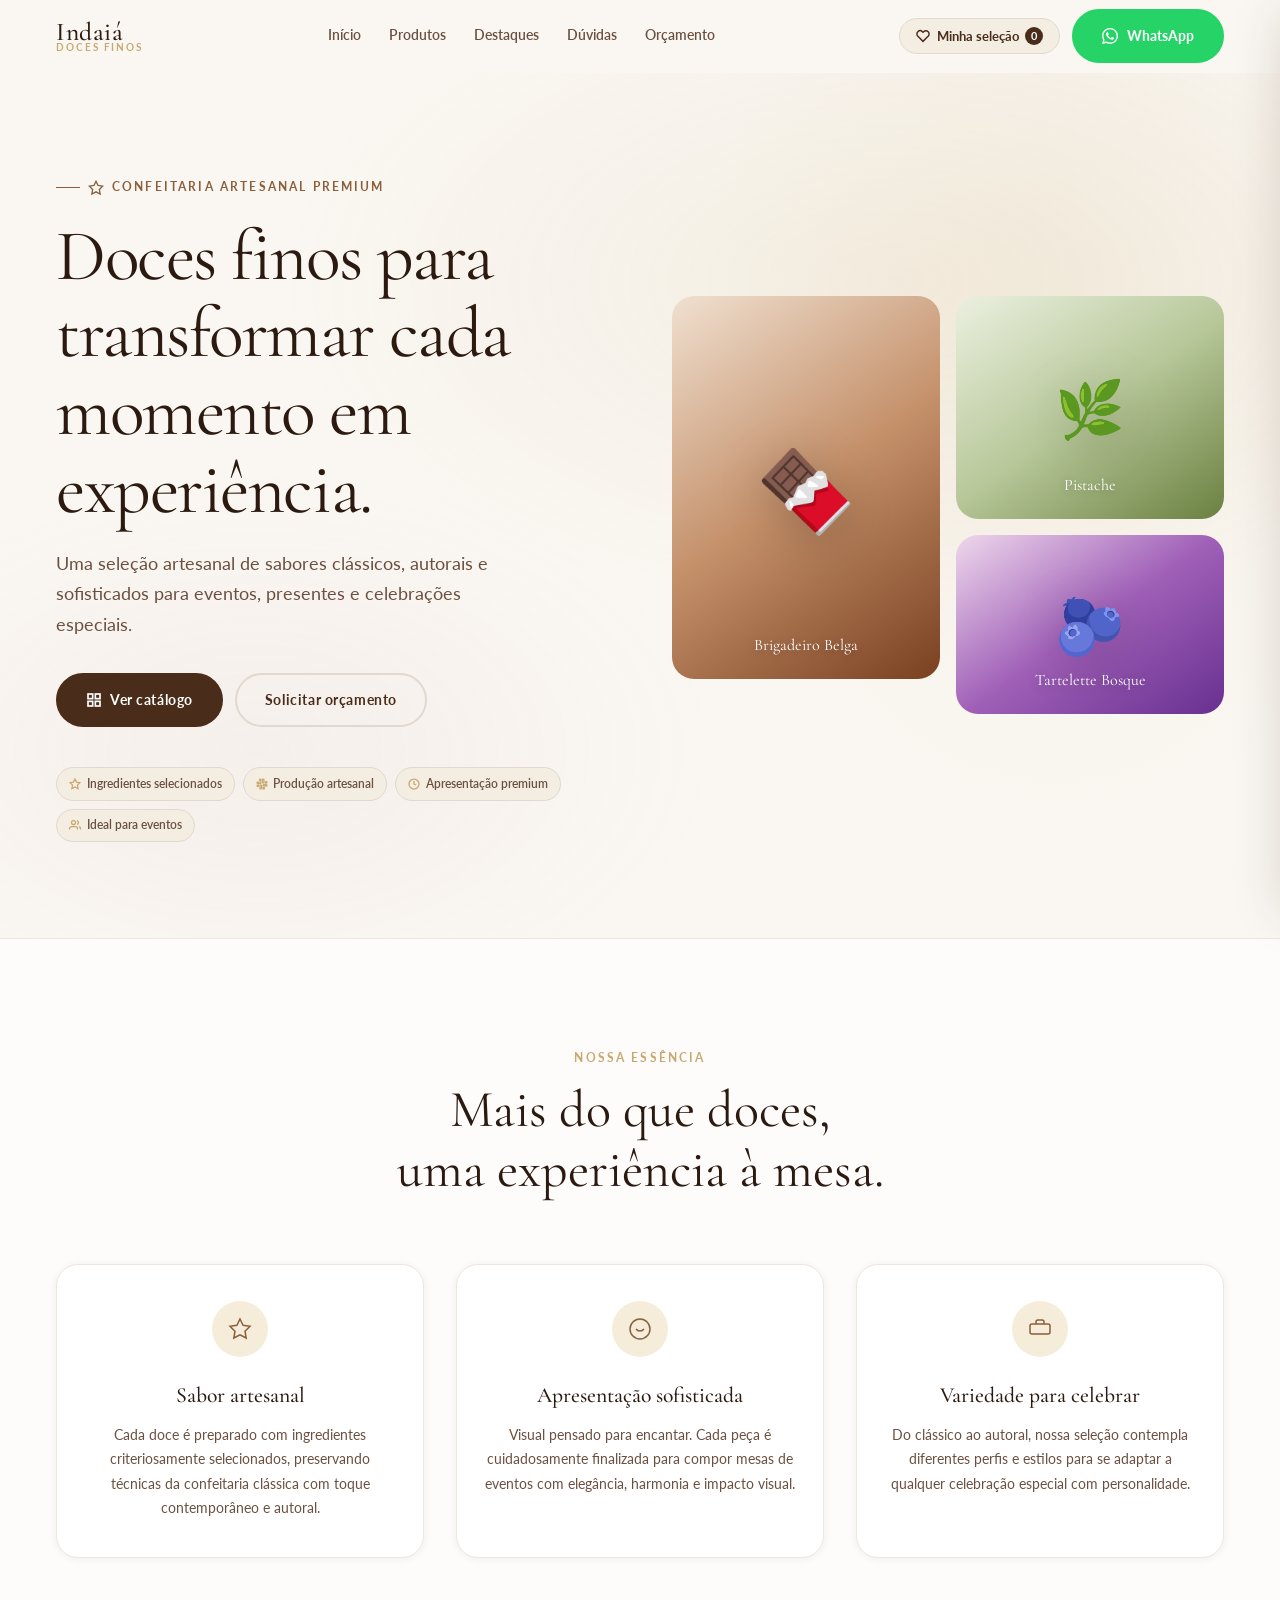
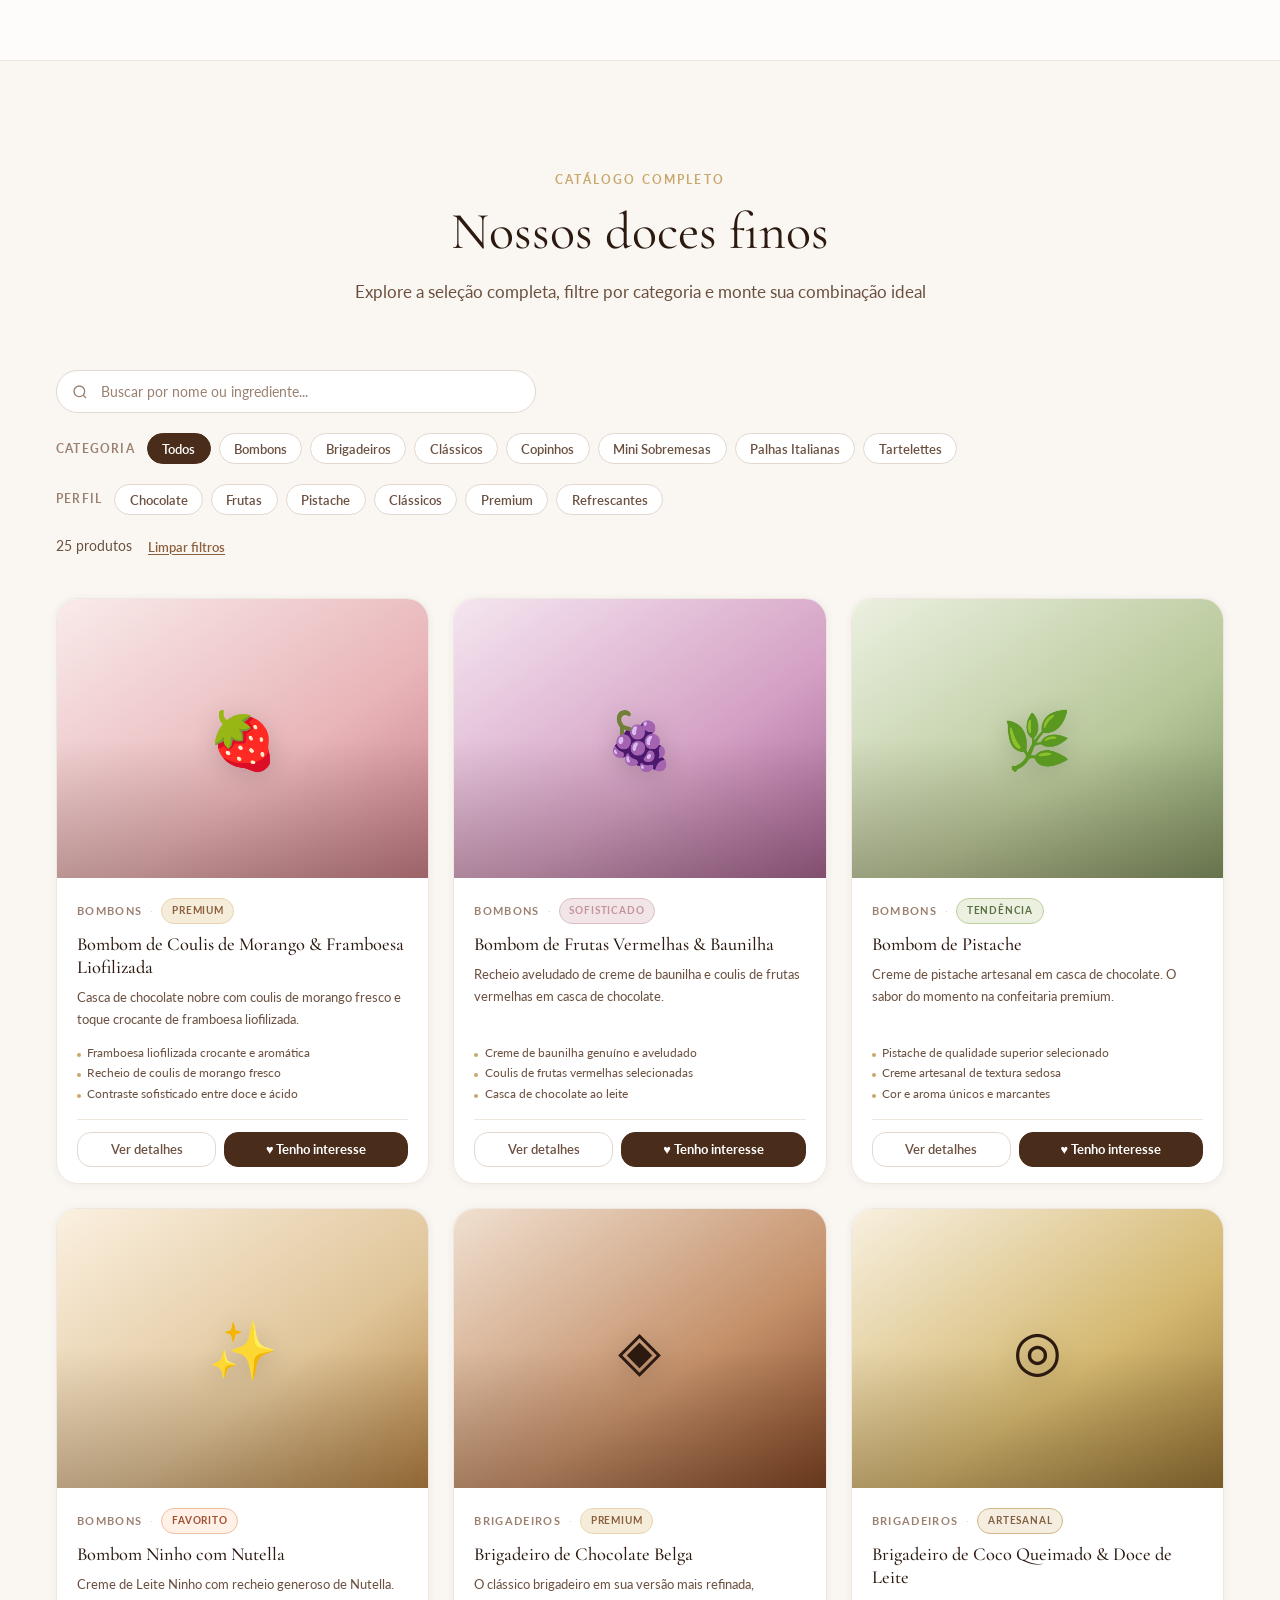
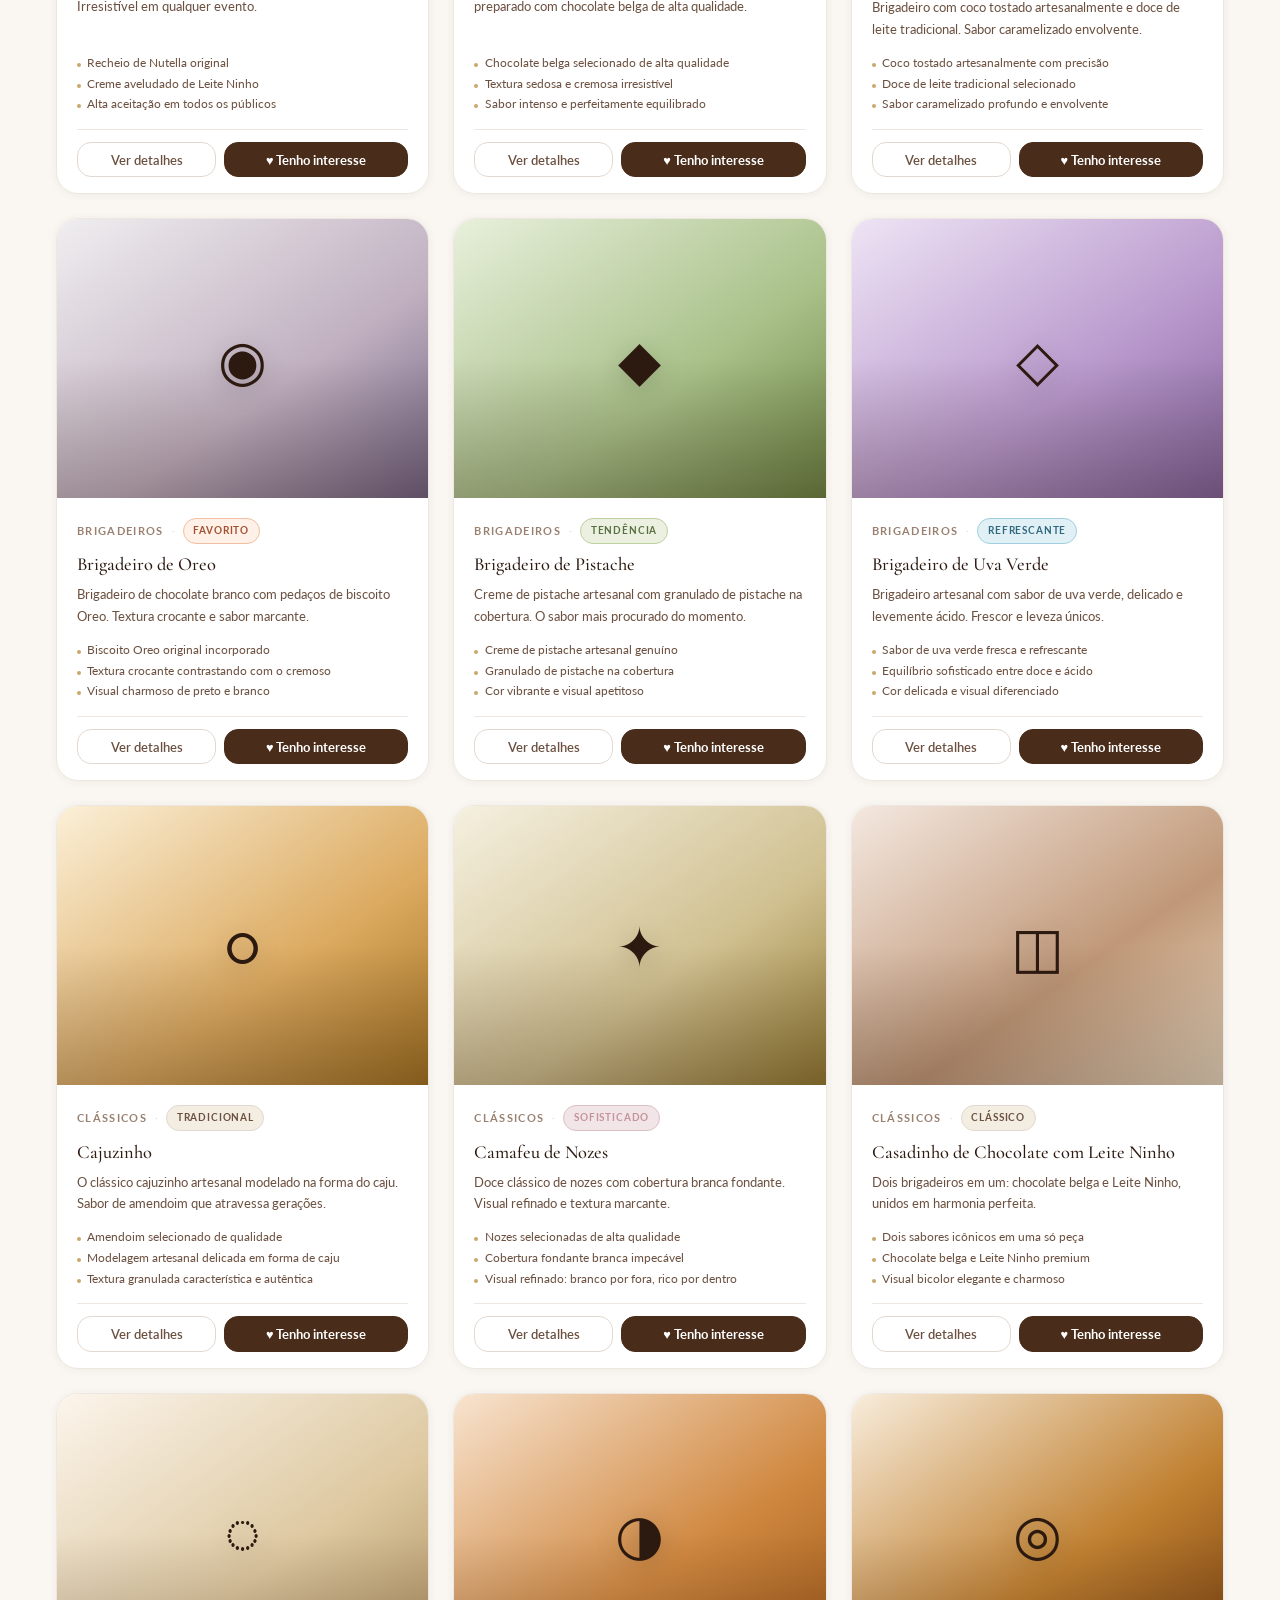
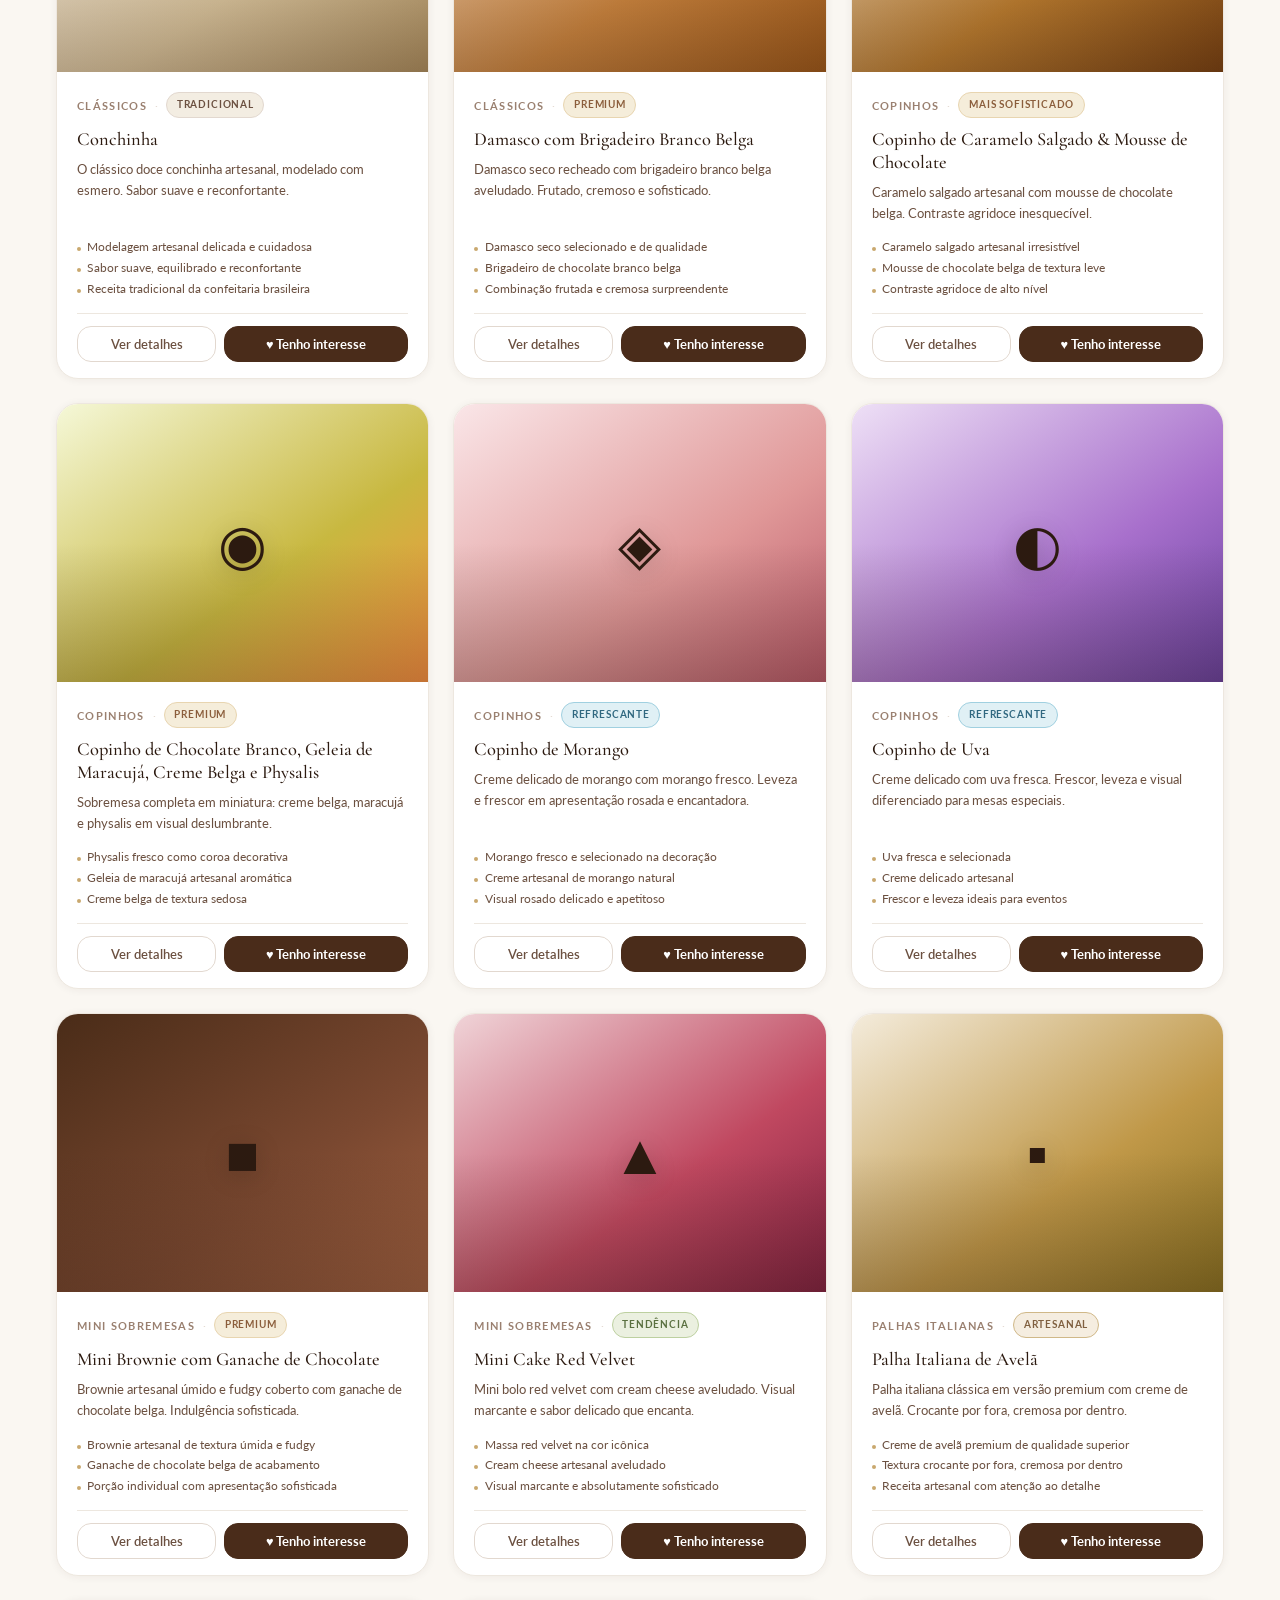
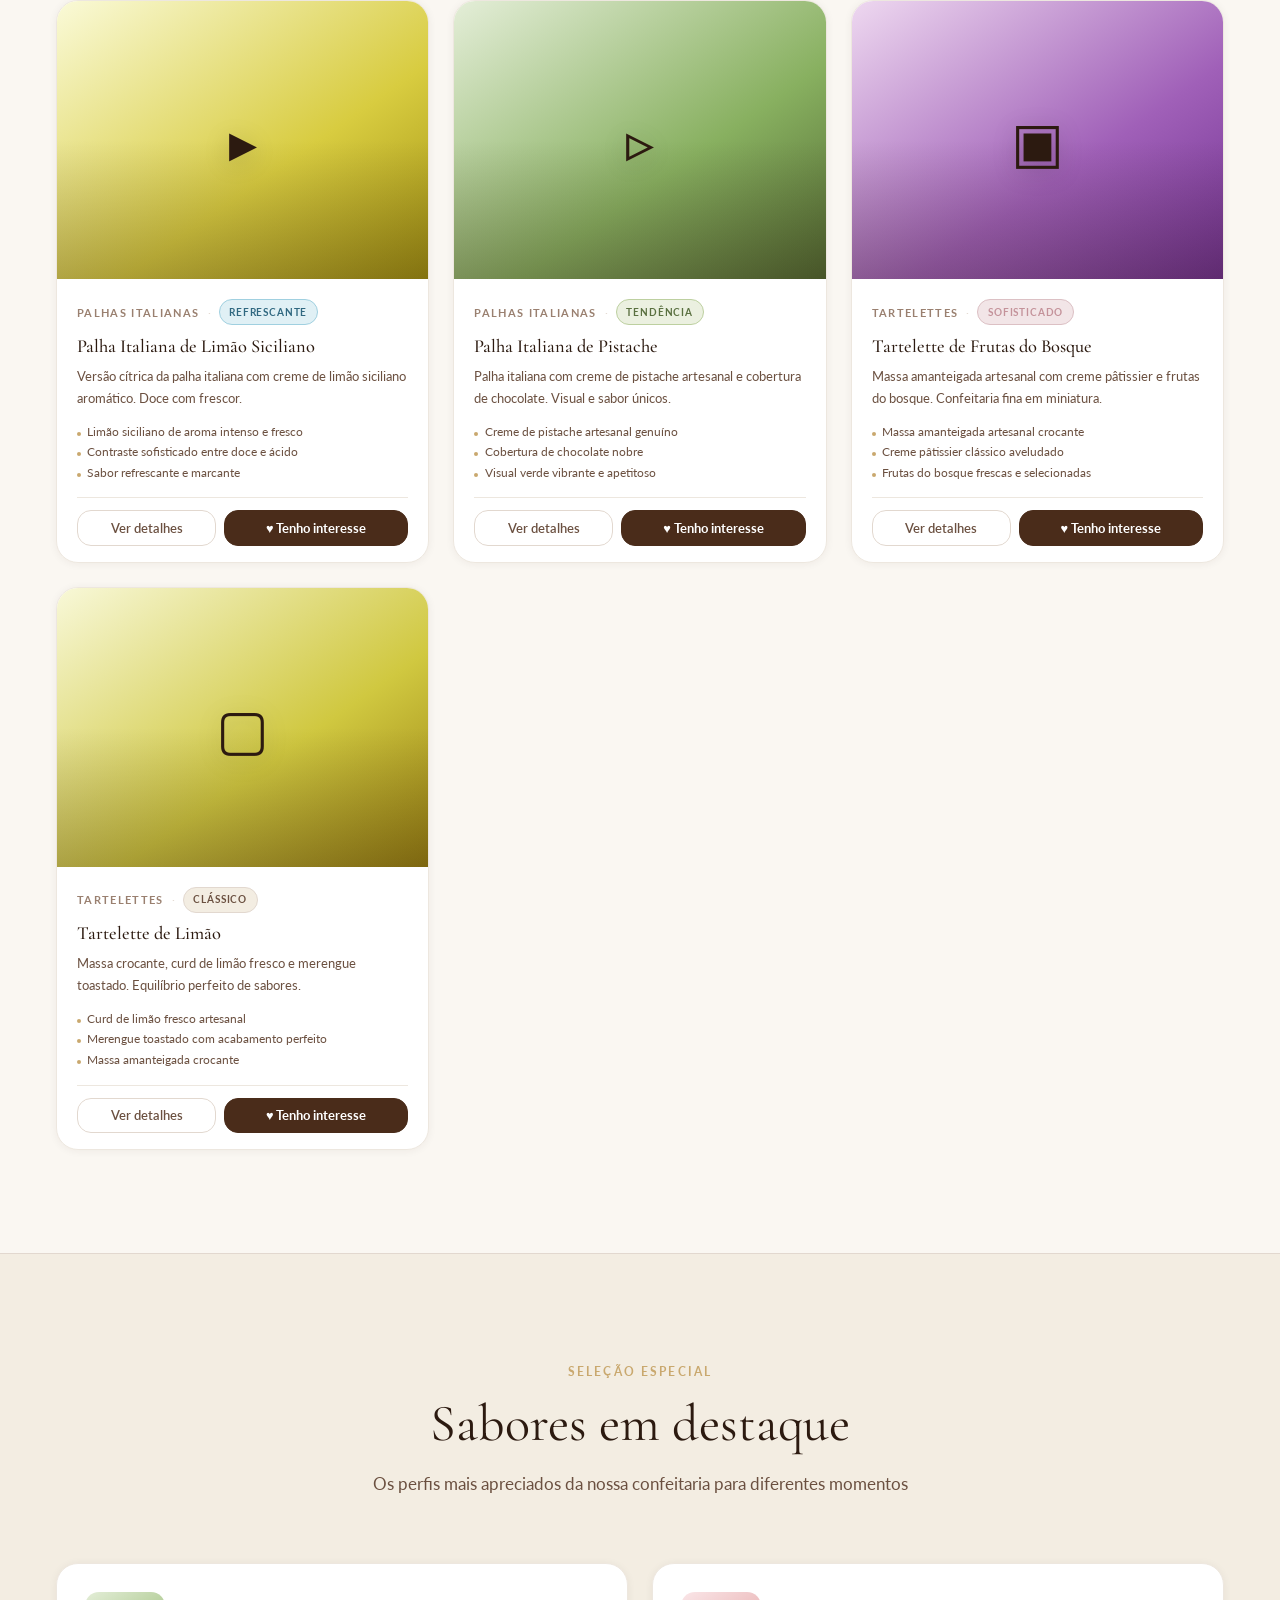
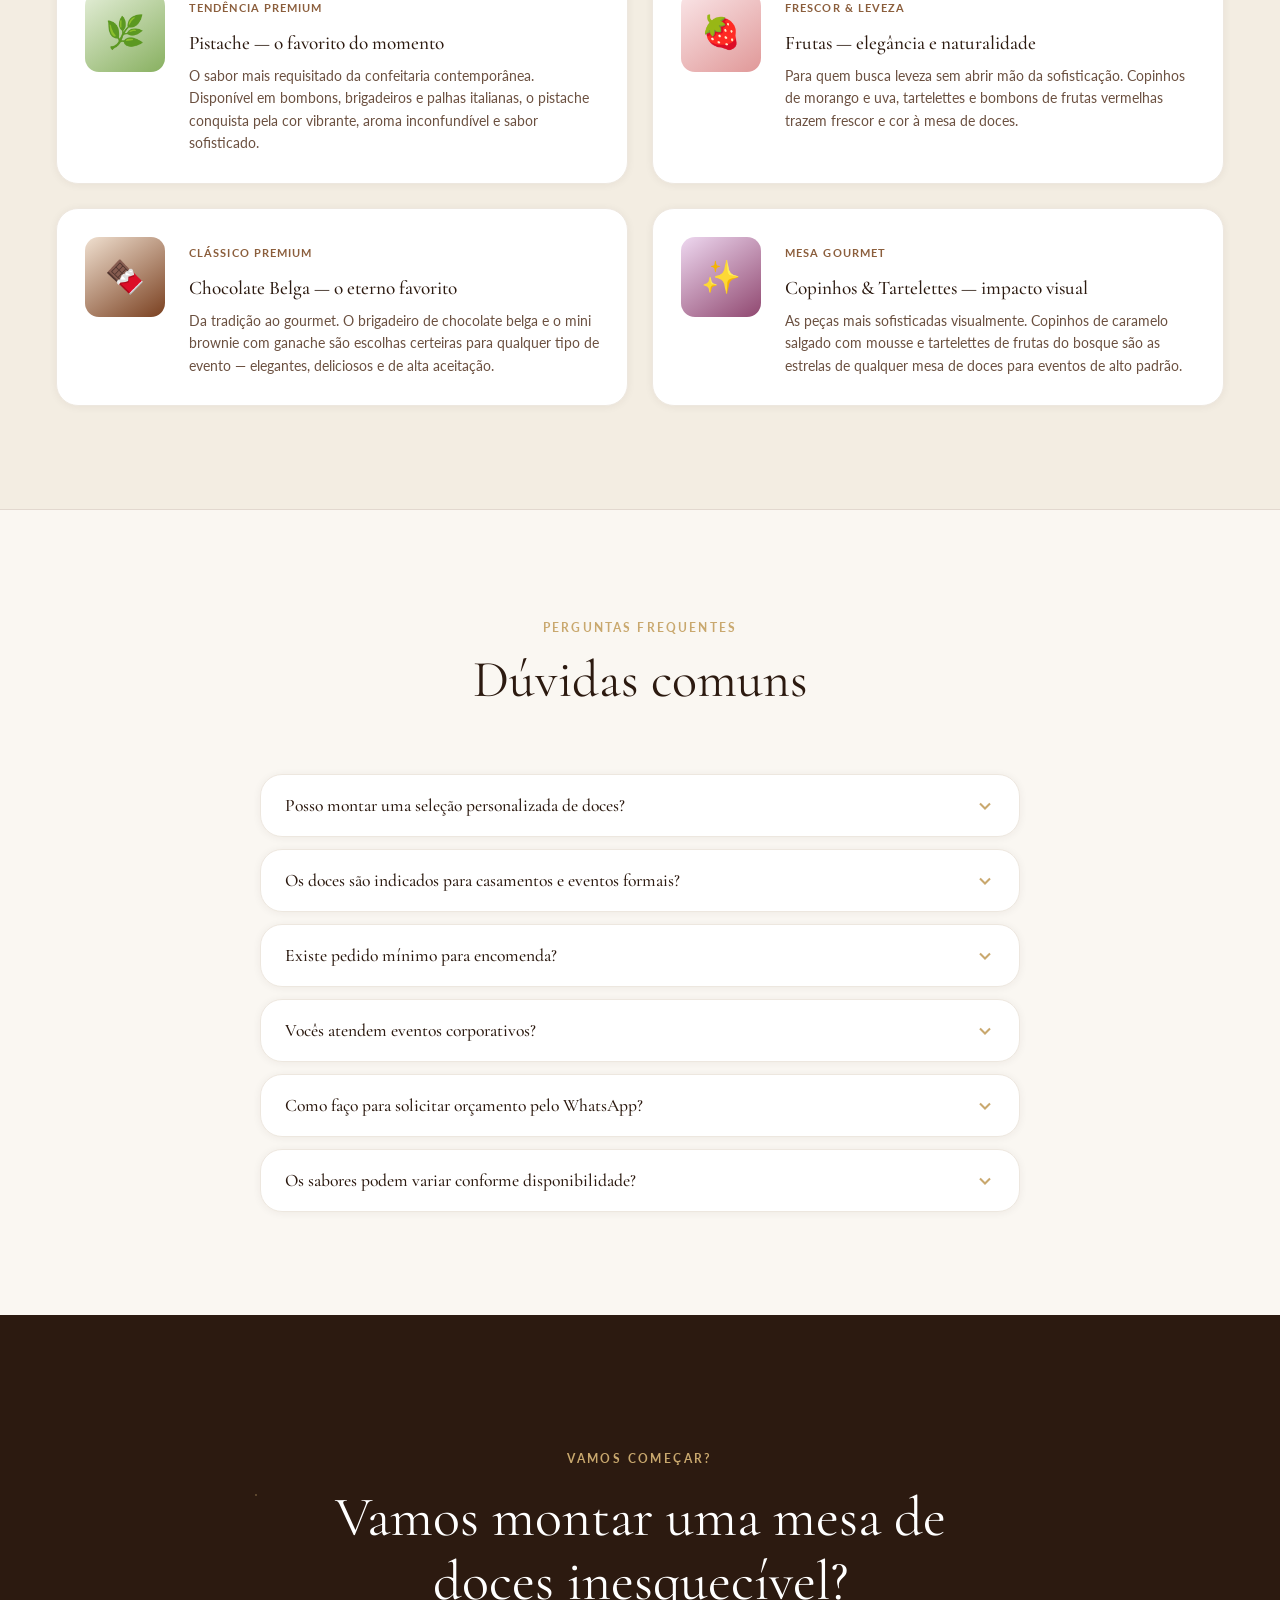
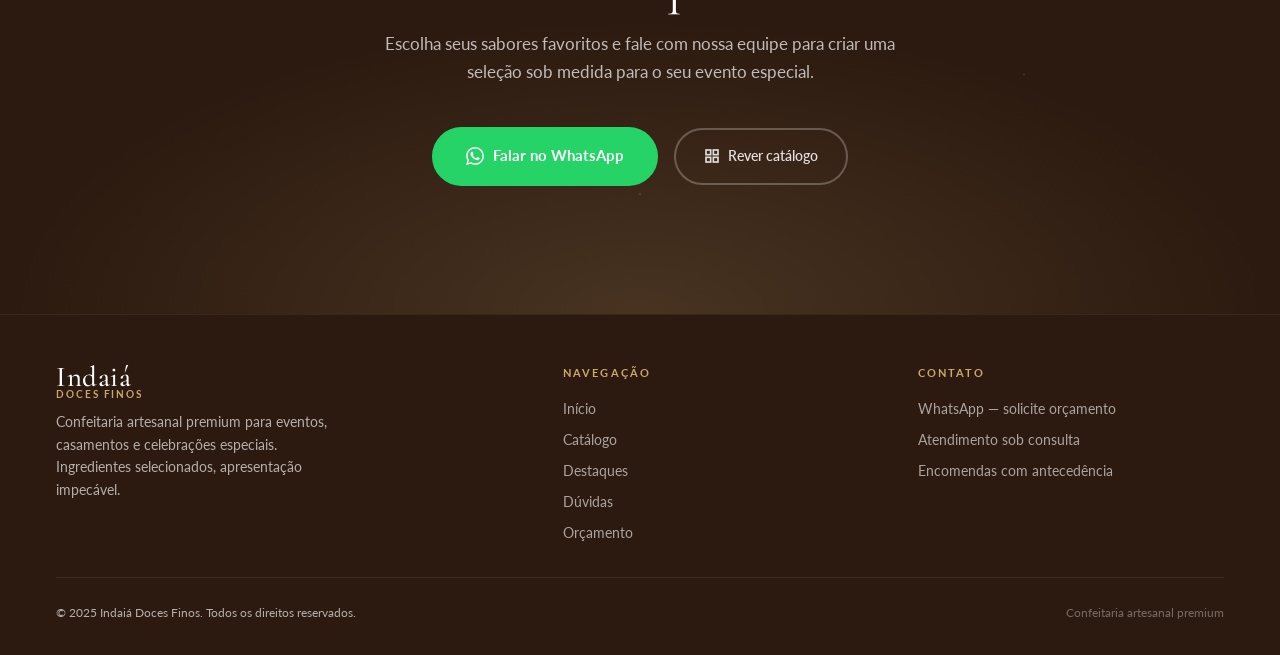
==== index.html @ 0d63b8b2 "Lançamento inicial — Catálogo digital Indaiá Doces Finos Site estático premium com 25 produtos, filt" ====
<!DOCTYPE html>
<html lang="pt-BR">
<head>
  <meta charset="UTF-8">
  <meta name="viewport" content="width=device-width, initial-scale=1.0">
  <meta name="description" content="Indaiá Doces Finos — Confeitaria artesanal premium para eventos, casamentos e celebrações especiais. Bombons, brigadeiros gourmet, copinhos, tartelettes e muito mais.">
  <meta property="og:title" content="Indaiá Doces Finos">
  <meta property="og:description" content="Confeitaria artesanal premium para eventos e celebrações especiais.">
  <meta name="theme-color" content="#4A2C1A">
  <meta name="mobile-web-app-capable" content="yes">
  <meta name="apple-mobile-web-app-capable" content="yes">
  <meta name="apple-mobile-web-app-status-bar-style" content="black-translucent">
  <meta name="apple-mobile-web-app-title" content="Indaiá">
  <meta property="og:image" content="icons/icon.svg">
  <title>Indaiá Doces Finos</title>

  <link rel="manifest" href="manifest.json">
  <link rel="icon" type="image/svg+xml" href="icons/icon.svg">
  <link rel="apple-touch-icon" href="icons/icon.svg">

  <link rel="preconnect" href="https://fonts.googleapis.com">
  <link rel="preconnect" href="https://fonts.gstatic.com" crossorigin>
  <link href="https://fonts.googleapis.com/css2?family=Cormorant+Garamond:ital,wght@0,300;0,400;0,500;0,600;1,300;1,400&family=Lato:wght@300;400;700&display=swap" rel="stylesheet">

  <link rel="stylesheet" href="css/style.css">
</head>
<body>

  <!-- ═══════════════════════════════════════════════════════ HEADER ═══ -->
  <header id="header" class="header">
    <div class="container header-inner">
      <a href="#inicio" class="logo" aria-label="Indaiá Doces Finos — Página inicial">
        <span class="logo-main">Indaiá</span>
        <span class="logo-sub">Doces Finos</span>
      </a>

      <nav class="nav" aria-label="Navegação principal">
        <a href="#inicio"      class="nav-link">Início</a>
        <a href="#produtos"    class="nav-link">Produtos</a>
        <a href="#destaques"   class="nav-link">Destaques</a>
        <a href="#duvidas"     class="nav-link">Dúvidas</a>
        <a href="#orcamento"   class="nav-link">Orçamento</a>
      </nav>

      <div class="header-actions">
        <button class="btn-selection-header" id="btn-selection-header" onclick="App.openDrawer()" aria-label="Ver minha seleção de doces">
          <svg width="14" height="14" viewBox="0 0 24 24" fill="none" stroke="currentColor" stroke-width="2.5" aria-hidden="true">
            <path d="M20.84 4.61a5.5 5.5 0 0 0-7.78 0L12 5.67l-1.06-1.06a5.5 5.5 0 0 0-7.78 7.78l1.06 1.06L12 21.23l7.78-7.78 1.06-1.06a5.5 5.5 0 0 0 0-7.78z"/>
          </svg>
          Minha seleção
          <span class="selection-badge" id="header-count">0</span>
        </button>

        <a href="#" id="btn-whatsapp-header" class="btn-whatsapp" target="_blank" rel="noopener noreferrer" aria-label="Abrir WhatsApp para solicitar orçamento">
          <svg width="16" height="16" viewBox="0 0 24 24" fill="currentColor" aria-hidden="true">
            <path d="M17.472 14.382c-.297-.149-1.758-.867-2.03-.967-.273-.099-.471-.148-.67.15-.197.297-.767.966-.94 1.164-.173.199-.347.223-.644.075-.297-.15-1.255-.463-2.39-1.475-.883-.788-1.48-1.761-1.653-2.059-.173-.297-.018-.458.13-.606.134-.133.298-.347.446-.52.149-.174.198-.298.298-.497.099-.198.05-.371-.025-.52-.075-.149-.669-1.612-.916-2.207-.242-.579-.487-.5-.669-.51-.173-.008-.371-.01-.57-.01-.198 0-.52.074-.792.372-.272.297-1.04 1.016-1.04 2.479 0 1.462 1.065 2.875 1.213 3.074.149.198 2.096 3.2 5.077 4.487.709.306 1.262.489 1.694.625.712.227 1.36.195 1.871.118.571-.085 1.758-.719 2.006-1.413.248-.694.248-1.289.173-1.413-.074-.124-.272-.198-.57-.347m-5.421 7.403h-.004a9.87 9.87 0 0 1-5.031-1.378l-.361-.214-3.741.982.998-3.648-.235-.374a9.86 9.86 0 0 1-1.51-5.26c.001-5.45 4.436-9.884 9.888-9.884 2.64 0 5.122 1.03 6.988 2.898a9.825 9.825 0 0 1 2.893 6.994c-.003 5.45-4.437 9.884-9.885 9.884m8.413-18.297A11.815 11.815 0 0 0 12.05 0C5.495 0 .16 5.335.157 11.892c0 2.096.547 4.142 1.588 5.945L.057 24l6.305-1.654a11.882 11.882 0 0 0 5.683 1.448h.005c6.554 0 11.89-5.335 11.893-11.893a11.821 11.821 0 0 0-3.48-8.413z"/>
          </svg>
          WhatsApp
        </a>

        <button class="menu-toggle" id="menu-toggle" aria-label="Abrir menu" aria-expanded="false" aria-controls="mobile-nav">
          <span></span><span></span><span></span>
        </button>
      </div>
    </div>
  </header>

  <!-- Mobile Nav -->
  <div id="mobile-nav" class="mobile-nav" role="dialog" aria-label="Menu de navegação">
    <div class="mobile-nav-panel">
      <a href="#inicio"    class="mobile-nav-link" onclick="App.closeMenu()">Início</a>
      <a href="#produtos"  class="mobile-nav-link" onclick="App.closeMenu()">Produtos</a>
      <a href="#destaques" class="mobile-nav-link" onclick="App.closeMenu()">Destaques</a>
      <a href="#duvidas"   class="mobile-nav-link" onclick="App.closeMenu()">Dúvidas</a>
      <a href="#orcamento" class="mobile-nav-link" onclick="App.closeMenu()">Orçamento</a>
      <div class="mobile-nav-actions">
        <button class="btn-primary btn-full" onclick="App.openDrawer(); App.closeMenu();">
          Ver minha seleção
        </button>
        <a id="mobile-nav-whatsapp" href="#" class="btn-whatsapp btn-full" target="_blank" rel="noopener noreferrer" onclick="App.closeMenu()">
          <svg width="16" height="16" viewBox="0 0 24 24" fill="currentColor" aria-hidden="true">
            <path d="M17.472 14.382c-.297-.149-1.758-.867-2.03-.967-.273-.099-.471-.148-.67.15-.197.297-.767.966-.94 1.164-.173.199-.347.223-.644.075-.297-.15-1.255-.463-2.39-1.475-.883-.788-1.48-1.761-1.653-2.059-.173-.297-.018-.458.13-.606.134-.133.298-.347.446-.52.149-.174.198-.298.298-.497.099-.198.05-.371-.025-.52-.075-.149-.669-1.612-.916-2.207-.242-.579-.487-.5-.669-.51-.173-.008-.371-.01-.57-.01-.198 0-.52.074-.792.372-.272.297-1.04 1.016-1.04 2.479 0 1.462 1.065 2.875 1.213 3.074.149.198 2.096 3.2 5.077 4.487.709.306 1.262.489 1.694.625.712.227 1.36.195 1.871.118.571-.085 1.758-.719 2.006-1.413.248-.694.248-1.289.173-1.413-.074-.124-.272-.198-.57-.347m-5.421 7.403h-.004a9.87 9.87 0 0 1-5.031-1.378l-.361-.214-3.741.982.998-3.648-.235-.374a9.86 9.86 0 0 1-1.51-5.26c.001-5.45 4.436-9.884 9.888-9.884 2.64 0 5.122 1.03 6.988 2.898a9.825 9.825 0 0 1 2.893 6.994c-.003 5.45-4.437 9.884-9.885 9.884m8.413-18.297A11.815 11.815 0 0 0 12.05 0C5.495 0 .16 5.335.157 11.892c0 2.096.547 4.142 1.588 5.945L.057 24l6.305-1.654a11.882 11.882 0 0 0 5.683 1.448h.005c6.554 0 11.89-5.335 11.893-11.893a11.821 11.821 0 0 0-3.48-8.413z"/>
          </svg>
          Falar no WhatsApp
        </a>
      </div>
    </div>
  </div>

  <main>
    <!-- ════════════════════════════════════════════════════ HERO ═════ -->
    <section id="inicio" class="hero" aria-labelledby="hero-title">
      <div class="container hero-inner">
        <div class="hero-content">
          <span class="hero-label">
            <svg width="16" height="16" viewBox="0 0 24 24" fill="none" stroke="currentColor" stroke-width="2" aria-hidden="true">
              <path d="M12 2l3.09 6.26L22 9.27l-5 4.87 1.18 6.88L12 17.77l-6.18 3.25L7 14.14 2 9.27l6.91-1.01L12 2z"/>
            </svg>
            Confeitaria Artesanal Premium
          </span>

          <h1 class="hero-title" id="hero-title">
            Doces finos para transformar cada momento em experiência.
          </h1>

          <p class="hero-subtitle">
            Uma seleção artesanal de sabores clássicos, autorais e sofisticados para eventos, presentes e celebrações especiais.
          </p>

          <div class="hero-actions">
            <a href="#produtos" class="btn-primary">
              <svg width="16" height="16" viewBox="0 0 24 24" fill="none" stroke="currentColor" stroke-width="2.5" aria-hidden="true">
                <rect x="3" y="3" width="7" height="7"/><rect x="14" y="3" width="7" height="7"/>
                <rect x="14" y="14" width="7" height="7"/><rect x="3" y="14" width="7" height="7"/>
              </svg>
              Ver catálogo
            </a>
            <a href="#orcamento" class="btn-secondary">Solicitar orçamento</a>
          </div>

          <div class="hero-badges" aria-label="Diferenciais">
            <span class="badge">
              <svg width="12" height="12" viewBox="0 0 24 24" fill="none" stroke="currentColor" stroke-width="2.5" aria-hidden="true"><path d="M12 2l3.09 6.26L22 9.27l-5 4.87 1.18 6.88L12 17.77l-6.18 3.25L7 14.14 2 9.27l6.91-1.01L12 2z"/></svg>
              Ingredientes selecionados
            </span>
            <span class="badge">
              <svg width="12" height="12" viewBox="0 0 24 24" fill="none" stroke="currentColor" stroke-width="2.5" aria-hidden="true"><path d="M14.5 10c-.83 0-1.5-.67-1.5-1.5v-5c0-.83.67-1.5 1.5-1.5s1.5.67 1.5 1.5v5c0 .83-.67 1.5-1.5 1.5z"/><path d="M20.5 10H19V8.5c0-.83.67-1.5 1.5-1.5s1.5.67 1.5 1.5-.67 1.5-1.5 1.5z"/><path d="M9.5 14c.83 0 1.5.67 1.5 1.5v5c0 .83-.67 1.5-1.5 1.5S8 21.33 8 20.5v-5c0-.83.67-1.5 1.5-1.5z"/><path d="M3.5 14H5v1.5c0 .83-.67 1.5-1.5 1.5S2 16.33 2 15.5 2.67 14 3.5 14z"/><path d="M14 14.5c0-.83.67-1.5 1.5-1.5h5c.83 0 1.5.67 1.5 1.5s-.67 1.5-1.5 1.5h-5c-.83 0-1.5-.67-1.5-1.5z"/><path d="M15.5 19H14v1.5c0 .83.67 1.5 1.5 1.5s1.5-.67 1.5-1.5-.67-1.5-1.5-1.5z"/><path d="M10 9.5C10 8.67 9.33 8 8.5 8h-5C2.67 8 2 8.67 2 9.5S2.67 11 3.5 11h5c.83 0 1.5-.67 1.5-1.5z"/><path d="M8.5 5H10V3.5C10 2.67 9.33 2 8.5 2S7 2.67 7 3.5 7.67 5 8.5 5z"/></svg>
              Produção artesanal
            </span>
            <span class="badge">
              <svg width="12" height="12" viewBox="0 0 24 24" fill="none" stroke="currentColor" stroke-width="2.5" aria-hidden="true"><circle cx="12" cy="12" r="10"/><path d="M12 6v6l4 2"/></svg>
              Apresentação premium
            </span>
            <span class="badge">
              <svg width="12" height="12" viewBox="0 0 24 24" fill="none" stroke="currentColor" stroke-width="2.5" aria-hidden="true"><path d="M17 21v-2a4 4 0 0 0-4-4H5a4 4 0 0 0-4 4v2"/><circle cx="9" cy="7" r="4"/><path d="M23 21v-2a4 4 0 0 0-3-3.87"/><path d="M16 3.13a4 4 0 0 1 0 7.75"/></svg>
              Ideal para eventos
            </span>
          </div>
        </div>

        <!-- Hero Visual — placeholders com gradientes artesanais -->
        <div class="hero-visual" aria-hidden="true">
          <div class="hero-card">
            <div class="hero-card-inner" style="background: linear-gradient(145deg, #F0E0D0 0%, #C4906A 50%, #7A4020 100%);">
              <div style="position:absolute;inset:0;display:flex;align-items:center;justify-content:center;font-size:5rem;filter:drop-shadow(0 8px 24px rgba(0,0,0,.2))">🍫</div>
              <div class="hero-card-label">Brigadeiro Belga</div>
            </div>
          </div>
          <div class="hero-card">
            <div class="hero-card-inner" style="background: linear-gradient(145deg, #EBF0E0 0%, #B8C89A 50%, #6A8040 100%);">
              <div style="position:absolute;inset:0;display:flex;align-items:center;justify-content:center;font-size:3.5rem;filter:drop-shadow(0 8px 24px rgba(0,0,0,.15))">🌿</div>
              <div class="hero-card-label">Pistache</div>
            </div>
          </div>
          <div class="hero-card">
            <div class="hero-card-inner" style="background: linear-gradient(145deg, #EED8EC 0%, #A060B8 50%, #683090 100%);">
              <div style="position:absolute;inset:0;display:flex;align-items:center;justify-content:center;font-size:3.5rem;filter:drop-shadow(0 8px 24px rgba(0,0,0,.15))">🫐</div>
              <div class="hero-card-label">Tartelette Bosque</div>
            </div>
          </div>
        </div>
      </div>
    </section>

    <!-- ═══════════════════════════════════════════════ EXPERIENCE ════ -->
    <section id="experiencia" class="experience" aria-labelledby="exp-title">
      <div class="container">
        <div class="section-header reveal">
          <span class="section-label">Nossa essência</span>
          <h2 class="section-title" id="exp-title">Mais do que doces,<br>uma experiência à mesa.</h2>
        </div>

        <div class="experience-grid">
          <article class="experience-card reveal reveal-delay-1">
            <div class="experience-icon" aria-hidden="true">
              <svg width="24" height="24" viewBox="0 0 24 24" fill="none" stroke="currentColor" stroke-width="1.5">
                <path d="M12 2l3.09 6.26L22 9.27l-5 4.87 1.18 6.88L12 17.77l-6.18 3.25L7 14.14 2 9.27l6.91-1.01L12 2z"/>
              </svg>
            </div>
            <h3>Sabor artesanal</h3>
            <p>Cada doce é preparado com ingredientes criteriosamente selecionados, preservando técnicas da confeitaria clássica com toque contemporâneo e autoral.</p>
          </article>

          <article class="experience-card reveal reveal-delay-2">
            <div class="experience-icon" aria-hidden="true">
              <svg width="24" height="24" viewBox="0 0 24 24" fill="none" stroke="currentColor" stroke-width="1.5">
                <circle cx="12" cy="12" r="10"/><path d="M8 12s1.5 2 4 2 4-2 4-2"/><line x1="9" y1="9" x2="9.01" y2="9"/><line x1="15" y1="9" x2="15.01" y2="9"/>
              </svg>
            </div>
            <h3>Apresentação sofisticada</h3>
            <p>Visual pensado para encantar. Cada peça é cuidadosamente finalizada para compor mesas de eventos com elegância, harmonia e impacto visual.</p>
          </article>

          <article class="experience-card reveal reveal-delay-3">
            <div class="experience-icon" aria-hidden="true">
              <svg width="24" height="24" viewBox="0 0 24 24" fill="none" stroke="currentColor" stroke-width="1.5">
                <path d="M20 7H4a2 2 0 0 0-2 2v6a2 2 0 0 0 2 2h16a2 2 0 0 0 2-2V9a2 2 0 0 0-2-2z"/>
                <path d="M16 7V5a2 2 0 0 0-2-2h-4a2 2 0 0 0-2 2v2"/>
                <line x1="12" y1="12" x2="12.01" y2="12"/>
              </svg>
            </div>
            <h3>Variedade para celebrar</h3>
            <p>Do clássico ao autoral, nossa seleção contempla diferentes perfis e estilos para se adaptar a qualquer celebração especial com personalidade.</p>
          </article>
        </div>
      </div>
    </section>

    <!-- ═══════════════════════════════════════════════ CATÁLOGO ══════ -->
    <section id="produtos" class="catalog" aria-labelledby="catalog-title">
      <div class="container">
        <div class="section-header reveal">
          <span class="section-label">Catálogo completo</span>
          <h2 class="section-title" id="catalog-title">Nossos doces finos</h2>
          <p class="section-subtitle">Explore a seleção completa, filtre por categoria e monte sua combinação ideal</p>
        </div>

        <!-- Controls -->
        <div class="catalog-controls">
          <!-- Search -->
          <div class="search-wrapper">
            <svg class="search-icon" viewBox="0 0 24 24" fill="none" stroke="currentColor" stroke-width="2" aria-hidden="true">
              <circle cx="11" cy="11" r="8"/><path d="m21 21-4.35-4.35"/>
            </svg>
            <input
              type="search"
              id="search-input"
              class="search-input"
              placeholder="Buscar por nome ou ingrediente..."
              aria-label="Buscar produtos"
              autocomplete="off"
            >
            <button class="search-clear" id="search-clear" aria-label="Limpar busca" hidden>
              <svg width="14" height="14" viewBox="0 0 24 24" fill="none" stroke="currentColor" stroke-width="2.5"><path d="M18 6 6 18M6 6l12 12"/></svg>
            </button>
          </div>

          <!-- Category filters -->
          <div class="filter-row" role="group" aria-label="Filtrar por categoria">
            <span class="filter-row-label" aria-hidden="true">Categoria</span>
            <button class="filter-chip active" data-category="all" aria-pressed="true">Todos</button>
            <button class="filter-chip" data-category="bombons" aria-pressed="false">Bombons</button>
            <button class="filter-chip" data-category="brigadeiros" aria-pressed="false">Brigadeiros</button>
            <button class="filter-chip" data-category="classicos" aria-pressed="false">Clássicos</button>
            <button class="filter-chip" data-category="copinhos" aria-pressed="false">Copinhos</button>
            <button class="filter-chip" data-category="mini-sobremesas" aria-pressed="false">Mini Sobremesas</button>
            <button class="filter-chip" data-category="palhas-italianas" aria-pressed="false">Palhas Italianas</button>
            <button class="filter-chip" data-category="tartelettes" aria-pressed="false">Tartelettes</button>
          </div>

          <!-- Profile filters -->
          <div class="filter-row" role="group" aria-label="Filtrar por perfil">
            <span class="filter-row-label" aria-hidden="true">Perfil</span>
            <button class="filter-chip" data-profile="chocolate" aria-pressed="false">Chocolate</button>
            <button class="filter-chip" data-profile="frutas" aria-pressed="false">Frutas</button>
            <button class="filter-chip" data-profile="pistache" aria-pressed="false">Pistache</button>
            <button class="filter-chip" data-profile="classicos" aria-pressed="false">Clássicos</button>
            <button class="filter-chip" data-profile="premium" aria-pressed="false">Premium</button>
            <button class="filter-chip" data-profile="refrescante" aria-pressed="false">Refrescantes</button>
          </div>

          <!-- Summary -->
          <div class="filter-summary" id="filter-summary" aria-live="polite" aria-atomic="true" hidden>
            <span id="filter-count">25 produtos</span>
            <button class="clear-filters" id="clear-filters">Limpar filtros</button>
          </div>
        </div>

        <!-- Grid -->
        <div class="product-grid" id="product-grid" aria-label="Catálogo de produtos"></div>

        <!-- Empty -->
        <div class="empty-state" id="empty-state" hidden role="status">
          <div class="empty-icon" aria-hidden="true">
            <svg width="48" height="48" viewBox="0 0 24 24" fill="none" stroke="currentColor" stroke-width="1"><circle cx="11" cy="11" r="8"/><path d="m21 21-4.35-4.35"/><path d="M8 11h6"/></svg>
          </div>
          <h3>Nenhum produto encontrado</h3>
          <p>Tente buscar por outro termo ou limpar os filtros ativos.</p>
          <button class="btn-secondary" id="empty-clear-btn" style="margin:0 auto">Limpar filtros</button>
        </div>
      </div>
    </section>

    <!-- ════════════════════════════════════════════ DESTAQUES ════════ -->
    <section id="destaques" class="highlights" aria-labelledby="highlights-title">
      <div class="container">
        <div class="section-header reveal">
          <span class="section-label">Seleção especial</span>
          <h2 class="section-title" id="highlights-title">Sabores em destaque</h2>
          <p class="section-subtitle">Os perfis mais apreciados da nossa confeitaria para diferentes momentos</p>
        </div>

        <div class="highlights-grid">
          <article class="highlight-card reveal reveal-delay-1">
            <div class="highlight-visual" style="background: linear-gradient(145deg, #E4EED8 0%, #88B060 100%);" aria-hidden="true">🌿</div>
            <div class="highlight-body">
              <span class="highlight-tag">Tendência Premium</span>
              <h3>Pistache — o favorito do momento</h3>
              <p>O sabor mais requisitado da confeitaria contemporânea. Disponível em bombons, brigadeiros e palhas italianas, o pistache conquista pela cor vibrante, aroma inconfundível e sabor sofisticado.</p>
            </div>
          </article>

          <article class="highlight-card reveal reveal-delay-2">
            <div class="highlight-visual" style="background: linear-gradient(145deg, #FAE6E8 0%, #E09898 100%);" aria-hidden="true">🍓</div>
            <div class="highlight-body">
              <span class="highlight-tag">Frescor & Leveza</span>
              <h3>Frutas — elegância e naturalidade</h3>
              <p>Para quem busca leveza sem abrir mão da sofisticação. Copinhos de morango e uva, tartelettes e bombons de frutas vermelhas trazem frescor e cor à mesa de doces.</p>
            </div>
          </article>

          <article class="highlight-card reveal reveal-delay-3">
            <div class="highlight-visual" style="background: linear-gradient(145deg, #F0E0D0 0%, #7A4020 100%);" aria-hidden="true">🍫</div>
            <div class="highlight-body">
              <span class="highlight-tag">Clássico Premium</span>
              <h3>Chocolate Belga — o eterno favorito</h3>
              <p>Da tradição ao gourmet. O brigadeiro de chocolate belga e o mini brownie com ganache são escolhas certeiras para qualquer tipo de evento — elegantes, deliciosos e de alta aceitação.</p>
            </div>
          </article>

          <article class="highlight-card reveal reveal-delay-4">
            <div class="highlight-visual" style="background: linear-gradient(145deg, #EED8F0 0%, #904870 100%);" aria-hidden="true">✨</div>
            <div class="highlight-body">
              <span class="highlight-tag">Mesa Gourmet</span>
              <h3>Copinhos & Tartelettes — impacto visual</h3>
              <p>As peças mais sofisticadas visualmente. Copinhos de caramelo salgado com mousse e tartelettes de frutas do bosque são as estrelas de qualquer mesa de doces para eventos de alto padrão.</p>
            </div>
          </article>
        </div>
      </div>
    </section>

    <!-- ══════════════════════════════════════════════════ FAQ ════════ -->
    <section id="duvidas" class="faq" aria-labelledby="faq-title">
      <div class="container">
        <div class="section-header reveal">
          <span class="section-label">Perguntas frequentes</span>
          <h2 class="section-title" id="faq-title">Dúvidas comuns</h2>
        </div>

        <div class="faq-list reveal" role="list">

          <div class="faq-item" role="listitem">
            <button class="faq-question" aria-expanded="false" aria-controls="faq-1">
              Posso montar uma seleção personalizada de doces?
              <svg class="faq-chevron" viewBox="0 0 24 24" fill="none" stroke="currentColor" stroke-width="2.5" aria-hidden="true"><path d="m6 9 6 6 6-6"/></svg>
            </button>
            <div class="faq-answer" id="faq-1" role="region">
              <div class="faq-answer-inner">
                <p>Sim! Você pode usar o catálogo digital para selecionar os doces de seu interesse e enviar sua lista pelo WhatsApp. Nossa equipe analisará sua seleção e preparará um orçamento personalizado com as melhores combinações para o seu evento.</p>
              </div>
            </div>
          </div>

          <div class="faq-item" role="listitem">
            <button class="faq-question" aria-expanded="false" aria-controls="faq-2">
              Os doces são indicados para casamentos e eventos formais?
              <svg class="faq-chevron" viewBox="0 0 24 24" fill="none" stroke="currentColor" stroke-width="2.5" aria-hidden="true"><path d="m6 9 6 6 6-6"/></svg>
            </button>
            <div class="faq-answer" id="faq-2" role="region">
              <div class="faq-answer-inner">
                <p>Absolutamente. Nossa linha de doces foi desenvolvida com foco em eventos sofisticados. Tartelettes, copinhos, bombons e brigadeiros gourmet são ideais para mesas de casamento, bodas, formaturas, eventos corporativos e qualquer celebração que mereça um toque especial.</p>
              </div>
            </div>
          </div>

          <div class="faq-item" role="listitem">
            <button class="faq-question" aria-expanded="false" aria-controls="faq-3">
              Existe pedido mínimo para encomenda?
              <svg class="faq-chevron" viewBox="0 0 24 24" fill="none" stroke="currentColor" stroke-width="2.5" aria-hidden="true"><path d="m6 9 6 6 6-6"/></svg>
            </button>
            <div class="faq-answer" id="faq-3" role="region">
              <div class="faq-answer-inner">
                <p>Informações sobre pedido mínimo e quantidades variam conforme o tipo de produto e a data do evento. Consulte nossa equipe pelo WhatsApp para receber todas as informações sobre disponibilidade e condições de acordo com a sua necessidade.</p>
              </div>
            </div>
          </div>

          <div class="faq-item" role="listitem">
            <button class="faq-question" aria-expanded="false" aria-controls="faq-4">
              Vocês atendem eventos corporativos?
              <svg class="faq-chevron" viewBox="0 0 24 24" fill="none" stroke="currentColor" stroke-width="2.5" aria-hidden="true"><path d="m6 9 6 6 6-6"/></svg>
            </button>
            <div class="faq-answer" id="faq-4" role="region">
              <div class="faq-answer-inner">
                <p>Sim. Atendemos eventos corporativos, confraternizações, lançamentos de produto, coffee breaks sofisticados e presentes institucionais. Nossa apresentação premium e embalagem cuidadosa são ideais para representar marcas com elegância.</p>
              </div>
            </div>
          </div>

          <div class="faq-item" role="listitem">
            <button class="faq-question" aria-expanded="false" aria-controls="faq-5">
              Como faço para solicitar orçamento pelo WhatsApp?
              <svg class="faq-chevron" viewBox="0 0 24 24" fill="none" stroke="currentColor" stroke-width="2.5" aria-hidden="true"><path d="m6 9 6 6 6-6"/></svg>
            </button>
            <div class="faq-answer" id="faq-5" role="region">
              <div class="faq-answer-inner">
                <p>É simples: navegue pelo catálogo, adicione os doces de interesse à sua seleção clicando em "Tenho interesse" e, ao finalizar, clique em "Enviar seleção pelo WhatsApp". Uma mensagem será gerada automaticamente com sua lista. Você também pode clicar diretamente no botão de WhatsApp para uma conversa livre com nossa equipe.</p>
              </div>
            </div>
          </div>

          <div class="faq-item" role="listitem">
            <button class="faq-question" aria-expanded="false" aria-controls="faq-6">
              Os sabores podem variar conforme disponibilidade?
              <svg class="faq-chevron" viewBox="0 0 24 24" fill="none" stroke="currentColor" stroke-width="2.5" aria-hidden="true"><path d="m6 9 6 6 6-6"/></svg>
            </button>
            <div class="faq-answer" id="faq-6" role="region">
              <div class="faq-answer-inner">
                <p>Sim. Utilizamos ingredientes sazonais e de alta qualidade que podem ter variações de disponibilidade ao longo do ano. Recomendamos sempre confirmar a disponibilidade dos sabores escolhidos no momento do pedido. Nossa equipe indicará as melhores alternativas quando necessário.</p>
              </div>
            </div>
          </div>

        </div>
      </div>
    </section>

    <!-- ═══════════════════════════════════════════ CTA FINAL ═════════ -->
    <section id="orcamento" class="cta-final" aria-labelledby="cta-title">
      <div class="container" style="position:relative;z-index:1;">
        <span class="cta-label">Vamos começar?</span>
        <h2 class="cta-title" id="cta-title">
          Vamos montar uma mesa de doces inesquecível?
        </h2>
        <p class="cta-sub">
          Escolha seus sabores favoritos e fale com nossa equipe para criar uma seleção sob medida para o seu evento especial.
        </p>
        <div class="cta-actions">
          <a href="#" id="cta-whatsapp-btn" class="btn-cta-primary" target="_blank" rel="noopener noreferrer">
            <svg width="18" height="18" viewBox="0 0 24 24" fill="currentColor" aria-hidden="true">
              <path d="M17.472 14.382c-.297-.149-1.758-.867-2.03-.967-.273-.099-.471-.148-.67.15-.197.297-.767.966-.94 1.164-.173.199-.347.223-.644.075-.297-.15-1.255-.463-2.39-1.475-.883-.788-1.48-1.761-1.653-2.059-.173-.297-.018-.458.13-.606.134-.133.298-.347.446-.52.149-.174.198-.298.298-.497.099-.198.05-.371-.025-.52-.075-.149-.669-1.612-.916-2.207-.242-.579-.487-.5-.669-.51-.173-.008-.371-.01-.57-.01-.198 0-.52.074-.792.372-.272.297-1.04 1.016-1.04 2.479 0 1.462 1.065 2.875 1.213 3.074.149.198 2.096 3.2 5.077 4.487.709.306 1.262.489 1.694.625.712.227 1.36.195 1.871.118.571-.085 1.758-.719 2.006-1.413.248-.694.248-1.289.173-1.413-.074-.124-.272-.198-.57-.347m-5.421 7.403h-.004a9.87 9.87 0 0 1-5.031-1.378l-.361-.214-3.741.982.998-3.648-.235-.374a9.86 9.86 0 0 1-1.51-5.26c.001-5.45 4.436-9.884 9.888-9.884 2.64 0 5.122 1.03 6.988 2.898a9.825 9.825 0 0 1 2.893 6.994c-.003 5.45-4.437 9.884-9.885 9.884m8.413-18.297A11.815 11.815 0 0 0 12.05 0C5.495 0 .16 5.335.157 11.892c0 2.096.547 4.142 1.588 5.945L.057 24l6.305-1.654a11.882 11.882 0 0 0 5.683 1.448h.005c6.554 0 11.89-5.335 11.893-11.893a11.821 11.821 0 0 0-3.48-8.413z"/>
            </svg>
            Falar no WhatsApp
          </a>
          <a href="#produtos" class="btn-cta-secondary">
            <svg width="16" height="16" viewBox="0 0 24 24" fill="none" stroke="currentColor" stroke-width="2.5" aria-hidden="true"><rect x="3" y="3" width="7" height="7"/><rect x="14" y="3" width="7" height="7"/><rect x="14" y="14" width="7" height="7"/><rect x="3" y="14" width="7" height="7"/></svg>
            Rever catálogo
          </a>
        </div>
      </div>
    </section>
  </main>

  <!-- ═══════════════════════════════════════════════════ FOOTER ══════ -->
  <footer class="footer">
    <div class="container">
      <div class="footer-inner">
        <div class="footer-brand">
          <div class="logo">
            <span class="logo-main">Indaiá</span>
            <span class="logo-sub">Doces Finos</span>
          </div>
          <p class="footer-tagline">Confeitaria artesanal premium para eventos, casamentos e celebrações especiais. Ingredientes selecionados, apresentação impecável.</p>
        </div>

        <div>
          <p class="footer-heading">Navegação</p>
          <nav class="footer-links" aria-label="Links do rodapé">
            <a href="#inicio"    class="footer-link">Início</a>
            <a href="#produtos"  class="footer-link">Catálogo</a>
            <a href="#destaques" class="footer-link">Destaques</a>
            <a href="#duvidas"   class="footer-link">Dúvidas</a>
            <a href="#orcamento" class="footer-link">Orçamento</a>
          </nav>
        </div>

        <div>
          <p class="footer-heading">Contato</p>
          <div class="footer-links">
            <a href="#" id="footer-whatsapp" class="footer-link" target="_blank" rel="noopener noreferrer">
              WhatsApp — solicite orçamento
            </a>
            <span class="footer-link" style="cursor:default;">Atendimento sob consulta</span>
            <span class="footer-link" style="cursor:default;">Encomendas com antecedência</span>
          </div>
        </div>
      </div>

      <div class="footer-bottom">
        <span>© 2025 Indaiá Doces Finos. Todos os direitos reservados.</span>
        <span style="color:rgba(255,255,255,.35)">Confeitaria artesanal premium</span>
      </div>
    </div>
  </footer>

  <!-- ═══════════════════════════════════════════ PRODUCT MODAL ═══════ -->
  <div
    id="modal-overlay"
    class="modal-overlay"
    role="dialog"
    aria-modal="true"
    aria-labelledby="modal-title"
    aria-hidden="true"
  >
    <div class="modal-container" id="modal-container">
      <button class="modal-close" id="modal-close" aria-label="Fechar detalhes do produto">
        <svg width="14" height="14" viewBox="0 0 24 24" fill="none" stroke="currentColor" stroke-width="2.5" aria-hidden="true"><path d="M18 6 6 18M6 6l12 12"/></svg>
      </button>

      <div class="modal-visual" id="modal-visual" aria-hidden="true"></div>

      <div class="modal-body">
        <div class="modal-meta">
          <span class="modal-category-chip" id="modal-category"></span>
          <span class="card-separator" aria-hidden="true">·</span>
          <span class="card-tag" id="modal-tag"></span>
        </div>

        <h2 class="modal-title" id="modal-title"></h2>
        <p class="modal-desc" id="modal-desc"></p>

        <div>
          <p class="modal-section-label">Destaques</p>
          <div class="modal-highlights-grid" id="modal-highlights"></div>
        </div>

        <div>
          <p class="modal-section-label">Sugestão de uso</p>
          <p class="modal-usage" id="modal-usage"></p>
        </div>

        <div class="modal-actions">
          <button class="btn-primary" id="modal-add-btn">
            <svg width="14" height="14" viewBox="0 0 24 24" fill="none" stroke="currentColor" stroke-width="2.5" aria-hidden="true"><path d="M20.84 4.61a5.5 5.5 0 0 0-7.78 0L12 5.67l-1.06-1.06a5.5 5.5 0 0 0-7.78 7.78l1.06 1.06L12 21.23l7.78-7.78 1.06-1.06a5.5 5.5 0 0 0 0-7.78z"/></svg>
            Adicionar à seleção
          </button>
          <a href="#" class="btn-whatsapp" id="modal-whatsapp-btn" target="_blank" rel="noopener noreferrer">
            <svg width="14" height="14" viewBox="0 0 24 24" fill="currentColor" aria-hidden="true"><path d="M17.472 14.382c-.297-.149-1.758-.867-2.03-.967-.273-.099-.471-.148-.67.15-.197.297-.767.966-.94 1.164-.173.199-.347.223-.644.075-.297-.15-1.255-.463-2.39-1.475-.883-.788-1.48-1.761-1.653-2.059-.173-.297-.018-.458.13-.606.134-.133.298-.347.446-.52.149-.174.198-.298.298-.497.099-.198.05-.371-.025-.52-.075-.149-.669-1.612-.916-2.207-.242-.579-.487-.5-.669-.51-.173-.008-.371-.01-.57-.01-.198 0-.52.074-.792.372-.272.297-1.04 1.016-1.04 2.479 0 1.462 1.065 2.875 1.213 3.074.149.198 2.096 3.2 5.077 4.487.709.306 1.262.489 1.694.625.712.227 1.36.195 1.871.118.571-.085 1.758-.719 2.006-1.413.248-.694.248-1.289.173-1.413-.074-.124-.272-.198-.57-.347m-5.421 7.403h-.004a9.87 9.87 0 0 1-5.031-1.378l-.361-.214-3.741.982.998-3.648-.235-.374a9.86 9.86 0 0 1-1.51-5.26c.001-5.45 4.436-9.884 9.888-9.884 2.64 0 5.122 1.03 6.988 2.898a9.825 9.825 0 0 1 2.893 6.994c-.003 5.45-4.437 9.884-9.885 9.884m8.413-18.297A11.815 11.815 0 0 0 12.05 0C5.495 0 .16 5.335.157 11.892c0 2.096.547 4.142 1.588 5.945L.057 24l6.305-1.654a11.882 11.882 0 0 0 5.683 1.448h.005c6.554 0 11.89-5.335 11.893-11.893a11.821 11.821 0 0 0-3.48-8.413z"/></svg>
            Solicitar este doce
          </a>
        </div>
      </div>
    </div>
  </div>

  <!-- ═══════════════════════════════════════ SELECTION DRAWER ════════ -->
  <div id="drawer-overlay" class="drawer-overlay" aria-hidden="true"></div>

  <div
    id="selection-drawer"
    class="selection-drawer"
    role="dialog"
    aria-modal="true"
    aria-labelledby="drawer-title"
    aria-hidden="true"
  >
    <div class="drawer-header">
      <h3 id="drawer-title">Minha seleção</h3>
      <button class="drawer-close" id="drawer-close" aria-label="Fechar seleção">
        <svg width="14" height="14" viewBox="0 0 24 24" fill="none" stroke="currentColor" stroke-width="2.5" aria-hidden="true"><path d="M18 6 6 18M6 6l12 12"/></svg>
      </button>
    </div>

    <div class="drawer-body">
      <div id="drawer-items" aria-label="Doces selecionados" aria-live="polite"></div>

      <div class="drawer-empty" id="drawer-empty">
        <div class="drawer-empty-icon" aria-hidden="true">
          <svg width="40" height="40" viewBox="0 0 24 24" fill="none" stroke="currentColor" stroke-width="1"><path d="M20.84 4.61a5.5 5.5 0 0 0-7.78 0L12 5.67l-1.06-1.06a5.5 5.5 0 0 0-7.78 7.78l1.06 1.06L12 21.23l7.78-7.78 1.06-1.06a5.5 5.5 0 0 0 0-7.78z"/></svg>
        </div>
        <p>Nenhum doce selecionado ainda.</p>
        <p style="margin-top:.4rem;font-size:.8rem;">Explore o catálogo e adicione seus favoritos.</p>
      </div>

      <div class="drawer-form" id="drawer-form" hidden>
        <h4>Informações do pedido</h4>
        <div class="form-group">
          <label for="form-name">Seu nome</label>
          <input type="text" id="form-name" class="form-input" placeholder="Nome completo (opcional)">
        </div>
        <div class="form-group">
          <label for="form-date">Data do evento</label>
          <input type="date" id="form-date" class="form-input">
        </div>
        <div class="form-group">
          <label for="form-guests">Estimativa de convidados</label>
          <input type="number" id="form-guests" class="form-input" placeholder="Ex: 100" min="1">
        </div>
        <div class="form-group">
          <label for="form-notes">Observações</label>
          <textarea id="form-notes" class="form-input" placeholder="Preferências especiais, restrições alimentares, estilo do evento..." rows="3"></textarea>
        </div>
      </div>
    </div>

    <div class="drawer-footer">
      <button class="btn-whatsapp btn-full" id="send-whatsapp-btn">
        <svg width="16" height="16" viewBox="0 0 24 24" fill="currentColor" aria-hidden="true"><path d="M17.472 14.382c-.297-.149-1.758-.867-2.03-.967-.273-.099-.471-.148-.67.15-.197.297-.767.966-.94 1.164-.173.199-.347.223-.644.075-.297-.15-1.255-.463-2.39-1.475-.883-.788-1.48-1.761-1.653-2.059-.173-.297-.018-.458.13-.606.134-.133.298-.347.446-.52.149-.174.198-.298.298-.497.099-.198.05-.371-.025-.52-.075-.149-.669-1.612-.916-2.207-.242-.579-.487-.5-.669-.51-.173-.008-.371-.01-.57-.01-.198 0-.52.074-.792.372-.272.297-1.04 1.016-1.04 2.479 0 1.462 1.065 2.875 1.213 3.074.149.198 2.096 3.2 5.077 4.487.709.306 1.262.489 1.694.625.712.227 1.36.195 1.871.118.571-.085 1.758-.719 2.006-1.413.248-.694.248-1.289.173-1.413-.074-.124-.272-.198-.57-.347m-5.421 7.403h-.004a9.87 9.87 0 0 1-5.031-1.378l-.361-.214-3.741.982.998-3.648-.235-.374a9.86 9.86 0 0 1-1.51-5.26c.001-5.45 4.436-9.884 9.888-9.884 2.64 0 5.122 1.03 6.988 2.898a9.825 9.825 0 0 1 2.893 6.994c-.003 5.45-4.437 9.884-9.885 9.884m8.413-18.297A11.815 11.815 0 0 0 12.05 0C5.495 0 .16 5.335.157 11.892c0 2.096.547 4.142 1.588 5.945L.057 24l6.305-1.654a11.882 11.882 0 0 0 5.683 1.448h.005c6.554 0 11.89-5.335 11.893-11.893a11.821 11.821 0 0 0-3.48-8.413z"/></svg>
        Enviar seleção pelo WhatsApp
      </button>
      <button class="btn-clear-selection" id="clear-selection-btn">Limpar seleção</button>
    </div>
  </div>

  <!-- Floating Action Button -->
  <button class="fab" id="fab" aria-label="Abrir minha seleção de doces">
    <svg width="16" height="16" viewBox="0 0 24 24" fill="none" stroke="currentColor" stroke-width="2.5" aria-hidden="true"><path d="M20.84 4.61a5.5 5.5 0 0 0-7.78 0L12 5.67l-1.06-1.06a5.5 5.5 0 0 0-7.78 7.78l1.06 1.06L12 21.23l7.78-7.78 1.06-1.06a5.5 5.5 0 0 0 0-7.78z"/></svg>
    Seleção
    <span class="fab-count" id="fab-count">0</span>
  </button>

  <!-- Toast -->
  <div class="toast" id="toast" role="status" aria-live="polite" aria-atomic="true"></div>

  <script src="js/data.js"></script>
  <script src="js/app.js"></script>
  <script>
    if ('serviceWorker' in navigator) {
      window.addEventListener('load', () => {
        navigator.serviceWorker.register('/sw.js').catch(() => {});
      });
    }
  </script>
</body>
</html>
---- css/style.css ----
/* ─── Design Tokens ─────────────────────────────────────────────────────── */
:root {
  --cream:          #FAF7F2;
  --cream-light:    #FDFCFA;
  --champagne:      #F3EDE2;
  --parchment:      #EAE2D6;
  --chocolate-dark: #2C1A10;
  --chocolate:      #4A2C1A;
  --caramel:        #8B5E3C;
  --gold:           #C9A86E;
  --gold-light:     #E8D5B0;
  --gold-pale:      #F5EDDA;
  --rose:           #C4929A;
  --rose-light:     #F2E5E7;
  --text-primary:   #2C1A10;
  --text-secondary: #6B5040;
  --text-muted:     #9A8070;
  --border:         #E2D8CF;
  --border-light:   #EDE7DF;
  --white:          #FFFFFF;

  --font-display: 'Cormorant Garamond', 'Georgia', serif;
  --font-body:    'Lato', -apple-system, BlinkMacSystemFont, sans-serif;

  --r-sm:  8px;
  --r-md:  14px;
  --r-lg:  22px;
  --r-xl:  32px;
  --r-full: 9999px;

  --shadow-xs: 0 1px 8px rgba(44,26,16,.06);
  --shadow-sm: 0 2px 16px rgba(44,26,16,.08);
  --shadow-md: 0 6px 28px rgba(44,26,16,.11);
  --shadow-lg: 0 12px 48px rgba(44,26,16,.15);

  --ease: cubic-bezier(.25,.46,.45,.94);
  --t-fast: 150ms var(--ease);
  --t-base: 280ms var(--ease);
  --t-slow: 480ms var(--ease);

  --container:   1280px;
  --pad-x:       clamp(1.25rem, 5vw, 3.5rem);
}

/* ─── Reset & Base ──────────────────────────────────────────────────────── */
*, *::before, *::after { box-sizing: border-box; margin: 0; padding: 0; }

html {
  scroll-behavior: smooth;
  -webkit-text-size-adjust: 100%;
}

body {
  font-family: var(--font-body);
  font-size: 1rem;
  line-height: 1.7;
  color: var(--text-primary);
  background: var(--cream);
  -webkit-font-smoothing: antialiased;
  overflow-x: hidden;
}

img { max-width: 100%; display: block; }
a { color: inherit; text-decoration: none; }
button { cursor: pointer; border: none; background: none; font-family: inherit; }
input, textarea, select { font-family: inherit; }
ul, ol { list-style: none; }

:focus-visible {
  outline: 2px solid var(--gold);
  outline-offset: 3px;
  border-radius: 4px;
}

@media (prefers-reduced-motion: reduce) {
  *, *::before, *::after {
    animation-duration: .01ms !important;
    transition-duration: .01ms !important;
  }
}

/* ─── Typography Scale ──────────────────────────────────────────────────── */
.t-display {
  font-family: var(--font-display);
  font-weight: 400;
  line-height: 1.12;
  letter-spacing: -.01em;
}
.t-body { font-family: var(--font-body); }

/* ─── Layout Utilities ──────────────────────────────────────────────────── */
.container {
  max-width: var(--container);
  margin: 0 auto;
  padding-inline: var(--pad-x);
}

.section-header {
  text-align: center;
  margin-bottom: clamp(2.5rem, 5vw, 4rem);
}
.section-label {
  display: inline-block;
  font-family: var(--font-body);
  font-size: .75rem;
  font-weight: 700;
  letter-spacing: .18em;
  text-transform: uppercase;
  color: var(--gold);
  margin-bottom: .75rem;
}
.section-title {
  font-family: var(--font-display);
  font-size: clamp(2rem, 5vw, 3.25rem);
  font-weight: 400;
  color: var(--chocolate-dark);
  line-height: 1.15;
  margin-bottom: 1rem;
}
.section-subtitle {
  font-size: 1.05rem;
  color: var(--text-secondary);
  max-width: 580px;
  margin: 0 auto;
}

/* ─── Buttons ───────────────────────────────────────────────────────────── */
.btn-primary {
  display: inline-flex;
  align-items: center;
  gap: .5rem;
  background: var(--chocolate);
  color: var(--white);
  font-size: .9rem;
  font-weight: 700;
  letter-spacing: .04em;
  padding: .8rem 1.75rem;
  border-radius: var(--r-full);
  border: 2px solid var(--chocolate);
  transition: background var(--t-fast), transform var(--t-fast), box-shadow var(--t-fast);
}
.btn-primary:hover {
  background: var(--chocolate-dark);
  border-color: var(--chocolate-dark);
  transform: translateY(-2px);
  box-shadow: var(--shadow-md);
}
.btn-primary:active { transform: translateY(0); }

.btn-secondary {
  display: inline-flex;
  align-items: center;
  gap: .5rem;
  background: transparent;
  color: var(--chocolate);
  font-size: .9rem;
  font-weight: 700;
  letter-spacing: .04em;
  padding: .8rem 1.75rem;
  border-radius: var(--r-full);
  border: 2px solid var(--border);
  transition: border-color var(--t-fast), background var(--t-fast), transform var(--t-fast);
}
.btn-secondary:hover {
  border-color: var(--chocolate);
  background: var(--champagne);
  transform: translateY(-2px);
}

.btn-whatsapp {
  display: inline-flex;
  align-items: center;
  gap: .55rem;
  background: #25D366;
  color: white;
  font-size: .9rem;
  font-weight: 700;
  padding: .8rem 1.75rem;
  border-radius: var(--r-full);
  border: 2px solid #25D366;
  transition: background var(--t-fast), transform var(--t-fast), box-shadow var(--t-fast);
}
.btn-whatsapp:hover {
  background: #128C7E;
  border-color: #128C7E;
  transform: translateY(-2px);
  box-shadow: 0 6px 20px rgba(37,211,102,.35);
}

.btn-ghost {
  display: inline-flex;
  align-items: center;
  gap: .5rem;
  background: transparent;
  color: var(--text-secondary);
  font-size: .85rem;
  font-weight: 600;
  padding: .5rem 1rem;
  border-radius: var(--r-full);
  border: 1.5px solid var(--border);
  transition: all var(--t-fast);
}
.btn-ghost:hover { border-color: var(--caramel); color: var(--caramel); }

/* ─── HEADER ────────────────────────────────────────────────────────────── */
.header {
  position: fixed;
  top: 0; left: 0; right: 0;
  z-index: 900;
  background: rgba(250,247,242,.92);
  backdrop-filter: blur(16px);
  -webkit-backdrop-filter: blur(16px);
  border-bottom: 1px solid transparent;
  transition: border-color var(--t-base), box-shadow var(--t-base), background var(--t-base);
}
.header.scrolled {
  background: rgba(250,247,242,.97);
  border-bottom-color: var(--border);
  box-shadow: var(--shadow-xs);
}

.header-inner {
  display: flex;
  align-items: center;
  justify-content: space-between;
  height: 72px;
  gap: 1.5rem;
}

.logo {
  display: flex;
  flex-direction: column;
  line-height: 1;
  flex-shrink: 0;
}
.logo-main {
  font-family: var(--font-display);
  font-size: 1.6rem;
  font-weight: 500;
  color: var(--chocolate-dark);
  letter-spacing: .02em;
}
.logo-sub {
  font-family: var(--font-body);
  font-size: .6rem;
  font-weight: 700;
  letter-spacing: .2em;
  text-transform: uppercase;
  color: var(--gold);
  margin-top: -.1rem;
}

.nav {
  display: flex;
  align-items: center;
  gap: .25rem;
}
.nav-link {
  font-size: .85rem;
  font-weight: 600;
  color: var(--text-secondary);
  padding: .4rem .75rem;
  border-radius: var(--r-full);
  transition: color var(--t-fast), background var(--t-fast);
}
.nav-link:hover { color: var(--chocolate); background: var(--champagne); }

.header-actions {
  display: flex;
  align-items: center;
  gap: .75rem;
  flex-shrink: 0;
}

.btn-selection-header {
  display: flex;
  align-items: center;
  gap: .4rem;
  background: var(--champagne);
  color: var(--chocolate);
  font-size: .8rem;
  font-weight: 700;
  padding: .5rem 1rem;
  border-radius: var(--r-full);
  border: 1.5px solid var(--border);
  transition: all var(--t-fast);
  white-space: nowrap;
}
.btn-selection-header:hover { border-color: var(--caramel); background: var(--gold-pale); }

.selection-badge {
  background: var(--chocolate);
  color: white;
  font-size: .7rem;
  font-weight: 700;
  width: 18px; height: 18px;
  border-radius: 50%;
  display: inline-flex;
  align-items: center;
  justify-content: center;
  transition: transform var(--t-fast);
}
.selection-badge.pop { animation: pop .3s var(--ease); }

@keyframes pop {
  0%   { transform: scale(1); }
  50%  { transform: scale(1.4); }
  100% { transform: scale(1); }
}

.menu-toggle {
  display: none;
  flex-direction: column;
  gap: 5px;
  width: 28px;
  padding: 4px 0;
}
.menu-toggle span {
  display: block;
  height: 2px;
  background: var(--chocolate);
  border-radius: 2px;
  transition: all var(--t-base);
  transform-origin: left;
}
.menu-toggle.open span:nth-child(1) { transform: rotate(45deg) translateY(-2px); }
.menu-toggle.open span:nth-child(2) { opacity: 0; transform: scaleX(0); }
.menu-toggle.open span:nth-child(3) { transform: rotate(-45deg) translateY(2px); }

/* Mobile Nav */
.mobile-nav {
  display: none;
  position: fixed;
  inset: 0;
  background: rgba(44,26,16,.6);
  z-index: 890;
  opacity: 0;
  transition: opacity var(--t-base);
}
.mobile-nav.open { opacity: 1; pointer-events: all; }
.mobile-nav-panel {
  position: absolute;
  top: 0; right: 0;
  width: min(320px, 85vw);
  height: 100%;
  background: var(--cream-light);
  padding: 5rem 2rem 2rem;
  transform: translateX(100%);
  transition: transform var(--t-base);
  overflow-y: auto;
}
.mobile-nav.open .mobile-nav-panel { transform: translateX(0); }
.mobile-nav-link {
  display: block;
  font-family: var(--font-display);
  font-size: 1.5rem;
  color: var(--chocolate-dark);
  padding: .75rem 0;
  border-bottom: 1px solid var(--border-light);
  transition: color var(--t-fast), padding var(--t-fast);
}
.mobile-nav-link:hover { color: var(--caramel); padding-left: .5rem; }
.mobile-nav-actions { margin-top: 2rem; display: flex; flex-direction: column; gap: .75rem; }

/* ─── HERO ──────────────────────────────────────────────────────────────── */
.hero {
  min-height: 100svh;
  display: flex;
  align-items: center;
  padding-top: 72px;
  background:
    radial-gradient(ellipse 80% 60% at 70% 30%, rgba(201,168,110,.12) 0%, transparent 60%),
    radial-gradient(ellipse 60% 50% at 20% 80%, rgba(196,146,154,.08) 0%, transparent 60%),
    var(--cream);
  position: relative;
  overflow: hidden;
}

.hero::before {
  content: '';
  position: absolute;
  top: -20%;
  right: -10%;
  width: 55%;
  height: 110%;
  background: radial-gradient(ellipse at center, rgba(201,168,110,.10) 0%, transparent 70%);
  pointer-events: none;
}

.hero-inner {
  display: grid;
  grid-template-columns: 1fr 1fr;
  gap: 4rem;
  align-items: center;
  padding-block: clamp(3rem, 8vw, 6rem);
}

.hero-content { max-width: 600px; }

.hero-label {
  display: inline-flex;
  align-items: center;
  gap: .5rem;
  font-size: .75rem;
  font-weight: 700;
  letter-spacing: .18em;
  text-transform: uppercase;
  color: var(--caramel);
  margin-bottom: 1.25rem;
}
.hero-label::before {
  content: '';
  display: block;
  width: 24px;
  height: 1px;
  background: var(--caramel);
}

.hero-title {
  font-family: var(--font-display);
  font-size: clamp(2.5rem, 6vw, 4.5rem);
  font-weight: 400;
  color: var(--chocolate-dark);
  line-height: 1.08;
  letter-spacing: -.02em;
  margin-bottom: 1.25rem;
}

.hero-subtitle {
  font-size: 1.1rem;
  color: var(--text-secondary);
  line-height: 1.75;
  max-width: 480px;
  margin-bottom: 2rem;
}

.hero-actions {
  display: flex;
  flex-wrap: wrap;
  gap: .75rem;
  margin-bottom: 2.5rem;
}

.hero-badges {
  display: flex;
  flex-wrap: wrap;
  gap: .5rem;
}
.badge {
  display: inline-flex;
  align-items: center;
  gap: .35rem;
  background: var(--champagne);
  border: 1px solid var(--border);
  color: var(--text-secondary);
  font-size: .75rem;
  font-weight: 600;
  padding: .35rem .75rem;
  border-radius: var(--r-full);
}
.badge svg { width: 12px; height: 12px; color: var(--gold); }

.hero-visual {
  display: grid;
  grid-template-columns: 1fr 1fr;
  grid-template-rows: auto auto;
  gap: 1rem;
}

.hero-card {
  border-radius: var(--r-lg);
  overflow: hidden;
  position: relative;
}
.hero-card:nth-child(1) { grid-column: 1; grid-row: 1 / span 2; aspect-ratio: .7; }
.hero-card:nth-child(2) { grid-column: 2; aspect-ratio: 1.2; }
.hero-card:nth-child(3) { grid-column: 2; aspect-ratio: 1.5; }

.hero-card-inner {
  width: 100%; height: 100%;
  display: flex;
  flex-direction: column;
  align-items: center;
  justify-content: flex-end;
  padding: 1.25rem;
  position: relative;
}

.hero-card-label {
  font-family: var(--font-display);
  font-size: 1rem;
  font-weight: 400;
  color: white;
  text-align: center;
  text-shadow: 0 2px 8px rgba(0,0,0,.3);
  z-index: 2;
}

/* ─── EXPERIENCE ────────────────────────────────────────────────────────── */
.experience {
  padding: clamp(4rem, 8vw, 7rem) 0;
  background: var(--cream-light);
  border-top: 1px solid var(--border-light);
  border-bottom: 1px solid var(--border-light);
}

.experience-grid {
  display: grid;
  grid-template-columns: repeat(3, 1fr);
  gap: 2rem;
}

.experience-card {
  background: var(--white);
  border: 1px solid var(--border-light);
  border-radius: var(--r-lg);
  padding: 2.25rem 1.75rem;
  text-align: center;
  box-shadow: var(--shadow-xs);
  transition: transform var(--t-base), box-shadow var(--t-base);
}
.experience-card:hover { transform: translateY(-4px); box-shadow: var(--shadow-sm); }

.experience-icon {
  width: 56px; height: 56px;
  background: var(--gold-pale);
  border-radius: 50%;
  display: flex;
  align-items: center;
  justify-content: center;
  margin: 0 auto 1.25rem;
  color: var(--caramel);
  font-size: 1.5rem;
}

.experience-card h3 {
  font-family: var(--font-display);
  font-size: 1.35rem;
  font-weight: 500;
  color: var(--chocolate-dark);
  margin-bottom: .6rem;
}
.experience-card p {
  font-size: .9rem;
  color: var(--text-secondary);
  line-height: 1.7;
}

/* ─── CATALOG ───────────────────────────────────────────────────────────── */
.catalog {
  padding: clamp(4rem, 8vw, 7rem) 0;
  background: var(--cream);
}

/* Controls */
.catalog-controls {
  margin-bottom: 2.5rem;
  display: flex;
  flex-direction: column;
  gap: 1.25rem;
}

.search-wrapper {
  position: relative;
  max-width: 480px;
}
.search-icon {
  position: absolute;
  left: 1rem;
  top: 50%;
  transform: translateY(-50%);
  width: 16px; height: 16px;
  color: var(--text-muted);
  pointer-events: none;
}
.search-input {
  width: 100%;
  padding: .75rem 2.75rem .75rem 2.75rem;
  background: var(--white);
  border: 1.5px solid var(--border);
  border-radius: var(--r-full);
  font-size: .9rem;
  color: var(--text-primary);
  transition: border-color var(--t-fast), box-shadow var(--t-fast);
}
.search-input::placeholder { color: var(--text-muted); }
.search-input:focus { outline: none; border-color: var(--gold); box-shadow: 0 0 0 3px rgba(201,168,110,.15); }

.search-clear {
  position: absolute;
  right: .85rem;
  top: 50%;
  transform: translateY(-50%);
  font-size: 1.1rem;
  color: var(--text-muted);
  line-height: 1;
  padding: .2rem;
  transition: color var(--t-fast);
}
.search-clear:hover { color: var(--chocolate); }

/* Filter chips */
.filter-row {
  display: flex;
  flex-wrap: wrap;
  gap: .5rem;
  align-items: center;
}
.filter-row-label {
  font-size: .75rem;
  font-weight: 700;
  letter-spacing: .1em;
  text-transform: uppercase;
  color: var(--text-muted);
  white-space: nowrap;
  margin-right: .25rem;
}

.filter-chip {
  display: inline-flex;
  align-items: center;
  padding: .4rem .9rem;
  border-radius: var(--r-full);
  border: 1.5px solid var(--border);
  background: var(--white);
  font-size: .8rem;
  font-weight: 600;
  color: var(--text-secondary);
  transition: all var(--t-fast);
  white-space: nowrap;
}
.filter-chip:hover { border-color: var(--caramel); color: var(--caramel); }
.filter-chip.active {
  background: var(--chocolate);
  border-color: var(--chocolate);
  color: white;
}
.filter-chip.profile-active {
  background: var(--caramel);
  border-color: var(--caramel);
  color: white;
}

.filter-summary {
  display: flex;
  align-items: center;
  gap: 1rem;
  font-size: .85rem;
  color: var(--text-secondary);
}
.clear-filters {
  font-size: .8rem;
  color: var(--caramel);
  font-weight: 600;
  text-decoration: underline;
  text-underline-offset: 2px;
}
.clear-filters:hover { color: var(--chocolate); }

/* Grid */
.product-grid {
  display: grid;
  grid-template-columns: repeat(auto-fill, minmax(280px, 1fr));
  gap: 1.5rem;
}

/* Product Card */
.product-card {
  background: var(--white);
  border: 1px solid var(--border-light);
  border-radius: var(--r-lg);
  overflow: hidden;
  display: flex;
  flex-direction: column;
  box-shadow: var(--shadow-xs);
  transition: transform var(--t-base), box-shadow var(--t-base), border-color var(--t-base);
  cursor: pointer;
  position: relative;
}
.product-card:hover {
  transform: translateY(-6px);
  box-shadow: var(--shadow-md);
  border-color: var(--gold-light);
}

.card-visual {
  aspect-ratio: 4 / 3;
  display: flex;
  align-items: center;
  justify-content: center;
  position: relative;
  overflow: hidden;
}

.card-visual-icon {
  font-size: 3.5rem;
  filter: drop-shadow(0 4px 12px rgba(0,0,0,.15));
  transition: transform var(--t-base);
}
.product-card:hover .card-visual-icon { transform: scale(1.1) rotate(-5deg); }

.card-visual-overlay {
  position: absolute;
  inset: 0;
  background: linear-gradient(to top, rgba(44,26,16,.25) 0%, transparent 50%);
}

.card-selected-indicator {
  position: absolute;
  top: .75rem;
  right: .75rem;
  width: 32px; height: 32px;
  background: var(--white);
  border-radius: 50%;
  display: flex;
  align-items: center;
  justify-content: center;
  box-shadow: var(--shadow-sm);
  opacity: 0;
  transform: scale(.8);
  transition: opacity var(--t-fast), transform var(--t-fast);
}
.card-selected-indicator.visible {
  opacity: 1;
  transform: scale(1);
}
.card-selected-indicator svg { width: 16px; height: 16px; color: var(--caramel); }

.card-body {
  padding: 1.25rem 1.25rem 1rem;
  display: flex;
  flex-direction: column;
  flex: 1;
}

.card-meta {
  display: flex;
  align-items: center;
  gap: .5rem;
  margin-bottom: .6rem;
  flex-wrap: wrap;
}
.card-category {
  font-size: .7rem;
  font-weight: 700;
  letter-spacing: .12em;
  text-transform: uppercase;
  color: var(--text-muted);
}
.card-separator { color: var(--border); font-size: .7rem; }

.card-tag {
  display: inline-block;
  font-size: .65rem;
  font-weight: 700;
  letter-spacing: .08em;
  text-transform: uppercase;
  padding: .2rem .6rem;
  border-radius: var(--r-full);
}
.tag-premium  { background: var(--gold-pale); color: var(--caramel); border: 1px solid var(--gold-light); }
.tag-trend    { background: #EBF0E0; color: #5A7040; border: 1px solid #BDD0A0; }
.tag-classic  { background: var(--champagne); color: var(--text-secondary); border: 1px solid var(--border); }
.tag-refresh  { background: #E0F0F5; color: #306880; border: 1px solid #A0D0E0; }
.tag-artisan  { background: #F5EDE0; color: #806040; border: 1px solid #D0B888; }
.tag-elegant  { background: var(--rose-light); color: var(--rose); border: 1px solid #DCC0C4; }
.tag-favorite { background: #FFF0E8; color: #A05030; border: 1px solid #F0C0A0; }

.card-title {
  font-family: var(--font-display);
  font-size: 1.15rem;
  font-weight: 500;
  color: var(--chocolate-dark);
  line-height: 1.25;
  margin-bottom: .5rem;
  transition: color var(--t-fast);
}
.product-card:hover .card-title { color: var(--caramel); }

.card-desc {
  font-size: .84rem;
  color: var(--text-secondary);
  line-height: 1.6;
  margin-bottom: .85rem;
  flex: 1;
  display: -webkit-box;
  -webkit-line-clamp: 2;
  -webkit-box-orient: vertical;
  overflow: hidden;
}

.card-highlights {
  display: flex;
  flex-direction: column;
  gap: .2rem;
  margin-bottom: 1rem;
}
.card-highlight-item {
  display: flex;
  align-items: baseline;
  gap: .4rem;
  font-size: .78rem;
  color: var(--text-secondary);
  line-height: 1.4;
}
.card-highlight-dot {
  width: 4px; height: 4px;
  border-radius: 50%;
  background: var(--gold);
  flex-shrink: 0;
  margin-top: .45em;
}

.card-actions {
  display: flex;
  gap: .5rem;
  margin-top: auto;
  padding-top: .75rem;
  border-top: 1px solid var(--border-light);
}

.btn-card-detail {
  flex: 1;
  font-size: .8rem;
  font-weight: 600;
  color: var(--text-secondary);
  padding: .55rem .75rem;
  border-radius: var(--r-md);
  border: 1.5px solid var(--border);
  background: transparent;
  text-align: center;
  transition: all var(--t-fast);
}
.btn-card-detail:hover { border-color: var(--caramel); color: var(--caramel); }

.btn-card-interest {
  flex: 1.4;
  font-size: .8rem;
  font-weight: 700;
  color: var(--white);
  background: var(--chocolate);
  padding: .55rem .75rem;
  border-radius: var(--r-md);
  border: 1.5px solid var(--chocolate);
  text-align: center;
  display: flex;
  align-items: center;
  justify-content: center;
  gap: .3rem;
  transition: all var(--t-fast);
}
.btn-card-interest:hover { background: var(--chocolate-dark); border-color: var(--chocolate-dark); }
.btn-card-interest.added {
  background: var(--caramel);
  border-color: var(--caramel);
}
.btn-card-interest.added:hover { background: #6B4428; border-color: #6B4428; }

/* Empty State */
.empty-state {
  text-align: center;
  padding: 4rem 1.5rem;
}
.empty-icon {
  font-size: 3rem;
  color: var(--border);
  margin-bottom: 1rem;
}
.empty-state h3 {
  font-family: var(--font-display);
  font-size: 1.5rem;
  color: var(--text-secondary);
  margin-bottom: .5rem;
}
.empty-state p {
  font-size: .9rem;
  color: var(--text-muted);
  margin-bottom: 1.5rem;
}

/* ─── HIGHLIGHTS ────────────────────────────────────────────────────────── */
.highlights {
  padding: clamp(4rem, 8vw, 7rem) 0;
  background: var(--champagne);
  border-top: 1px solid var(--border);
  border-bottom: 1px solid var(--border);
}

.highlights-grid {
  display: grid;
  grid-template-columns: repeat(2, 1fr);
  gap: 1.5rem;
}

.highlight-card {
  display: flex;
  gap: 1.5rem;
  align-items: flex-start;
  background: var(--white);
  border-radius: var(--r-lg);
  padding: 1.75rem;
  border: 1px solid var(--border-light);
  box-shadow: var(--shadow-xs);
  transition: transform var(--t-base), box-shadow var(--t-base);
}
.highlight-card:hover { transform: translateY(-4px); box-shadow: var(--shadow-sm); }

.highlight-visual {
  width: 80px; height: 80px;
  border-radius: var(--r-md);
  flex-shrink: 0;
  display: flex;
  align-items: center;
  justify-content: center;
  font-size: 2rem;
}

.highlight-body h3 {
  font-family: var(--font-display);
  font-size: 1.2rem;
  font-weight: 500;
  color: var(--chocolate-dark);
  margin-bottom: .35rem;
}
.highlight-body .highlight-tag {
  display: inline-block;
  font-size: .68rem;
  font-weight: 700;
  letter-spacing: .1em;
  text-transform: uppercase;
  color: var(--caramel);
  margin-bottom: .6rem;
}
.highlight-body p {
  font-size: .85rem;
  color: var(--text-secondary);
  line-height: 1.65;
}

/* ─── FAQ ───────────────────────────────────────────────────────────────── */
.faq {
  padding: clamp(4rem, 8vw, 7rem) 0;
  background: var(--cream);
}

.faq-list {
  max-width: 760px;
  margin: 0 auto;
  display: flex;
  flex-direction: column;
  gap: .75rem;
}

.faq-item {
  background: var(--white);
  border: 1px solid var(--border-light);
  border-radius: var(--r-lg);
  overflow: hidden;
  box-shadow: var(--shadow-xs);
}

.faq-question {
  width: 100%;
  display: flex;
  align-items: center;
  justify-content: space-between;
  gap: 1rem;
  padding: 1.25rem 1.5rem;
  text-align: left;
  font-family: var(--font-display);
  font-size: 1.1rem;
  font-weight: 500;
  color: var(--chocolate-dark);
  transition: color var(--t-fast), background var(--t-fast);
}
.faq-question:hover { background: var(--gold-pale); }
.faq-question.open { color: var(--caramel); background: var(--gold-pale); }

.faq-chevron {
  flex-shrink: 0;
  width: 20px; height: 20px;
  color: var(--gold);
  transition: transform var(--t-base);
}
.faq-question.open .faq-chevron { transform: rotate(180deg); }

.faq-answer {
  display: grid;
  grid-template-rows: 0fr;
  transition: grid-template-rows var(--t-base);
}
.faq-answer.open { grid-template-rows: 1fr; }
.faq-answer-inner {
  overflow: hidden;
  padding: 0 1.5rem;
}
.faq-answer.open .faq-answer-inner { padding-bottom: 1.25rem; }
.faq-answer p {
  font-size: .9rem;
  color: var(--text-secondary);
  line-height: 1.75;
}

/* ─── CTA FINAL ─────────────────────────────────────────────────────────── */
.cta-final {
  padding: clamp(5rem, 10vw, 9rem) 0;
  text-align: center;
  background:
    radial-gradient(ellipse 70% 70% at 50% 100%, rgba(201,168,110,.18) 0%, transparent 70%),
    var(--chocolate-dark);
  position: relative;
  overflow: hidden;
}

.cta-final::before {
  content: '';
  position: absolute;
  top: 0; left: 0; right: 0; bottom: 0;
  background-image:
    radial-gradient(circle 1px at 20% 30%, rgba(201,168,110,.3) 1px, transparent 1px),
    radial-gradient(circle 1px at 80% 60%, rgba(201,168,110,.2) 1px, transparent 1px),
    radial-gradient(circle 1px at 50% 80%, rgba(201,168,110,.15) 1px, transparent 1px);
  pointer-events: none;
}

.cta-label {
  display: inline-block;
  font-size: .75rem;
  font-weight: 700;
  letter-spacing: .2em;
  text-transform: uppercase;
  color: var(--gold);
  margin-bottom: 1rem;
}

.cta-title {
  font-family: var(--font-display);
  font-size: clamp(2rem, 5vw, 3.5rem);
  font-weight: 400;
  color: white;
  line-height: 1.15;
  margin-bottom: 1rem;
  max-width: 680px;
  margin-inline: auto;
}

.cta-sub {
  font-size: 1.05rem;
  color: rgba(255,255,255,.7);
  max-width: 520px;
  margin: 0 auto 2.5rem;
  line-height: 1.7;
}

.cta-actions {
  display: flex;
  align-items: center;
  justify-content: center;
  gap: 1rem;
  flex-wrap: wrap;
}

.btn-cta-primary {
  display: inline-flex;
  align-items: center;
  gap: .6rem;
  background: #25D366;
  color: white;
  font-size: .95rem;
  font-weight: 700;
  padding: .9rem 2rem;
  border-radius: var(--r-full);
  border: 2px solid #25D366;
  transition: all var(--t-fast);
}
.btn-cta-primary:hover {
  background: #128C7E;
  border-color: #128C7E;
  transform: translateY(-2px);
  box-shadow: 0 8px 24px rgba(37,211,102,.4);
}

.btn-cta-secondary {
  display: inline-flex;
  align-items: center;
  gap: .5rem;
  background: transparent;
  color: rgba(255,255,255,.85);
  font-size: .9rem;
  font-weight: 600;
  padding: .9rem 1.75rem;
  border-radius: var(--r-full);
  border: 2px solid rgba(255,255,255,.25);
  transition: all var(--t-fast);
}
.btn-cta-secondary:hover {
  border-color: rgba(255,255,255,.6);
  background: rgba(255,255,255,.08);
}

/* ─── FOOTER ────────────────────────────────────────────────────────────── */
.footer {
  background: var(--chocolate-dark);
  border-top: 1px solid rgba(255,255,255,.06);
  padding: 3rem 0 2rem;
  color: rgba(255,255,255,.65);
}

.footer-inner {
  display: grid;
  grid-template-columns: 1.5fr 1fr 1fr;
  gap: 3rem;
  padding-bottom: 2rem;
  border-bottom: 1px solid rgba(255,255,255,.08);
}

.footer-brand .logo-main { color: white; font-size: 1.8rem; }
.footer-brand .logo-sub { color: var(--gold); }
.footer-tagline {
  font-size: .85rem;
  margin-top: .75rem;
  line-height: 1.65;
  max-width: 280px;
}

.footer-heading {
  font-size: .7rem;
  font-weight: 700;
  letter-spacing: .18em;
  text-transform: uppercase;
  color: var(--gold);
  margin-bottom: 1rem;
}

.footer-links {
  display: flex;
  flex-direction: column;
  gap: .5rem;
}
.footer-link {
  font-size: .85rem;
  color: rgba(255,255,255,.6);
  transition: color var(--t-fast);
}
.footer-link:hover { color: rgba(255,255,255,.95); }

.footer-bottom {
  padding-top: 1.5rem;
  display: flex;
  align-items: center;
  justify-content: space-between;
  flex-wrap: wrap;
  gap: .5rem;
  font-size: .78rem;
}

/* ─── MODAL ─────────────────────────────────────────────────────────────── */
.modal-overlay {
  position: fixed;
  inset: 0;
  background: rgba(44,26,16,.65);
  z-index: 1000;
  display: flex;
  align-items: center;
  justify-content: center;
  padding: 1.5rem;
  opacity: 0;
  visibility: hidden;
  transition: opacity var(--t-base), visibility var(--t-base);
  backdrop-filter: blur(4px);
}
.modal-overlay.open {
  opacity: 1;
  visibility: visible;
}

.modal-container {
  background: var(--white);
  border-radius: var(--r-xl);
  width: 100%;
  max-width: 680px;
  max-height: 90vh;
  overflow-y: auto;
  display: grid;
  grid-template-columns: 1fr 1.2fr;
  position: relative;
  box-shadow: var(--shadow-lg);
  transform: scale(.96) translateY(12px);
  transition: transform var(--t-base);
}
.modal-overlay.open .modal-container {
  transform: scale(1) translateY(0);
}

.modal-close {
  position: absolute;
  top: 1rem; right: 1rem;
  z-index: 10;
  width: 36px; height: 36px;
  background: rgba(255,255,255,.9);
  border-radius: 50%;
  display: flex;
  align-items: center;
  justify-content: center;
  font-size: 1.1rem;
  color: var(--text-secondary);
  box-shadow: var(--shadow-xs);
  transition: background var(--t-fast), color var(--t-fast);
}
.modal-close:hover { background: var(--champagne); color: var(--chocolate); }

.modal-visual {
  border-radius: var(--r-xl) 0 0 var(--r-xl);
  min-height: 300px;
  display: flex;
  align-items: center;
  justify-content: center;
  font-size: 5rem;
  position: relative;
  overflow: hidden;
}

.modal-body {
  padding: 2rem 1.75rem 2rem 1.5rem;
  display: flex;
  flex-direction: column;
  gap: .9rem;
  overflow-y: auto;
}

.modal-meta {
  display: flex;
  align-items: center;
  gap: .5rem;
  flex-wrap: wrap;
}
.modal-category-chip {
  font-size: .68rem;
  font-weight: 700;
  letter-spacing: .12em;
  text-transform: uppercase;
  color: var(--text-muted);
}

.modal-title {
  font-family: var(--font-display);
  font-size: 1.6rem;
  font-weight: 400;
  color: var(--chocolate-dark);
  line-height: 1.2;
}

.modal-desc {
  font-size: .9rem;
  color: var(--text-secondary);
  line-height: 1.75;
}

.modal-highlights-grid {
  display: flex;
  flex-direction: column;
  gap: .35rem;
}
.modal-highlight-item {
  display: flex;
  align-items: baseline;
  gap: .5rem;
  font-size: .85rem;
  color: var(--text-secondary);
}
.modal-highlight-dot {
  width: 5px; height: 5px;
  border-radius: 50%;
  background: var(--gold);
  flex-shrink: 0;
  margin-top: .4em;
}

.modal-section-label {
  font-size: .7rem;
  font-weight: 700;
  letter-spacing: .15em;
  text-transform: uppercase;
  color: var(--caramel);
  margin-bottom: .25rem;
}

.modal-usage {
  font-size: .84rem;
  color: var(--text-secondary);
  font-style: italic;
  line-height: 1.65;
}

.modal-actions {
  display: flex;
  flex-direction: column;
  gap: .6rem;
  padding-top: .75rem;
  border-top: 1px solid var(--border-light);
  margin-top: auto;
}
.modal-actions .btn-primary,
.modal-actions .btn-whatsapp { justify-content: center; }

/* ─── SELECTION DRAWER ──────────────────────────────────────────────────── */
.drawer-overlay {
  position: fixed;
  inset: 0;
  background: rgba(44,26,16,.55);
  z-index: 950;
  opacity: 0;
  visibility: hidden;
  transition: opacity var(--t-base), visibility var(--t-base);
  backdrop-filter: blur(3px);
}
.drawer-overlay.open { opacity: 1; visibility: visible; }

.selection-drawer {
  position: fixed;
  top: 0; right: 0; bottom: 0;
  width: min(420px, 95vw);
  background: var(--cream-light);
  z-index: 960;
  display: flex;
  flex-direction: column;
  box-shadow: var(--shadow-lg);
  transform: translateX(100%);
  transition: transform var(--t-base);
}
.selection-drawer.open { transform: translateX(0); }

.drawer-header {
  display: flex;
  align-items: center;
  justify-content: space-between;
  padding: 1.5rem 1.5rem 1rem;
  border-bottom: 1px solid var(--border);
  flex-shrink: 0;
}
.drawer-header h3 {
  font-family: var(--font-display);
  font-size: 1.5rem;
  font-weight: 500;
  color: var(--chocolate-dark);
}
.drawer-close {
  width: 36px; height: 36px;
  background: var(--champagne);
  border-radius: 50%;
  display: flex;
  align-items: center;
  justify-content: center;
  font-size: 1.1rem;
  color: var(--text-secondary);
  transition: background var(--t-fast);
}
.drawer-close:hover { background: var(--parchment); }

.drawer-body {
  flex: 1;
  overflow-y: auto;
  padding: 1rem 1.5rem;
}

.drawer-empty {
  text-align: center;
  padding: 3rem 1rem;
  color: var(--text-muted);
}
.drawer-empty-icon { font-size: 2.5rem; margin-bottom: .75rem; }
.drawer-empty p { font-size: .9rem; line-height: 1.6; }

.drawer-item {
  display: flex;
  align-items: center;
  gap: .75rem;
  padding: .75rem 0;
  border-bottom: 1px solid var(--border-light);
  animation: slideIn .25s var(--ease);
}
@keyframes slideIn {
  from { opacity: 0; transform: translateX(12px); }
  to   { opacity: 1; transform: translateX(0); }
}

.drawer-item-visual {
  width: 48px; height: 48px;
  border-radius: var(--r-sm);
  display: flex;
  align-items: center;
  justify-content: center;
  font-size: 1.5rem;
  flex-shrink: 0;
}

.drawer-item-info { flex: 1; min-width: 0; }
.drawer-item-name {
  font-family: var(--font-display);
  font-size: 1rem;
  font-weight: 500;
  color: var(--chocolate-dark);
  line-height: 1.2;
  margin-bottom: .15rem;
}
.drawer-item-cat {
  font-size: .72rem;
  font-weight: 700;
  letter-spacing: .08em;
  text-transform: uppercase;
  color: var(--text-muted);
}

.drawer-item-remove {
  width: 28px; height: 28px;
  border-radius: 50%;
  background: var(--champagne);
  color: var(--text-muted);
  display: flex;
  align-items: center;
  justify-content: center;
  font-size: .9rem;
  flex-shrink: 0;
  transition: background var(--t-fast), color var(--t-fast);
}
.drawer-item-remove:hover { background: #FDE8E8; color: #C04040; }

.drawer-form {
  padding: 1rem 0;
  border-top: 1px solid var(--border);
  display: flex;
  flex-direction: column;
  gap: .75rem;
}
.drawer-form h4 {
  font-family: var(--font-display);
  font-size: 1.1rem;
  font-weight: 500;
  color: var(--chocolate-dark);
  margin-bottom: .25rem;
}

.form-group label {
  display: block;
  font-size: .75rem;
  font-weight: 700;
  letter-spacing: .08em;
  text-transform: uppercase;
  color: var(--text-muted);
  margin-bottom: .35rem;
}

.form-input {
  width: 100%;
  padding: .65rem 1rem;
  background: var(--white);
  border: 1.5px solid var(--border);
  border-radius: var(--r-md);
  font-size: .88rem;
  color: var(--text-primary);
  transition: border-color var(--t-fast);
}
.form-input::placeholder { color: var(--text-muted); }
.form-input:focus { outline: none; border-color: var(--gold); }

textarea.form-input {
  resize: vertical;
  min-height: 80px;
  line-height: 1.6;
}

.drawer-footer {
  padding: 1rem 1.5rem 1.5rem;
  border-top: 1px solid var(--border);
  display: flex;
  flex-direction: column;
  gap: .6rem;
  flex-shrink: 0;
}

.btn-full { width: 100%; justify-content: center; }
.btn-clear-selection {
  width: 100%;
  text-align: center;
  font-size: .82rem;
  color: var(--text-muted);
  padding: .4rem;
  transition: color var(--t-fast);
}
.btn-clear-selection:hover { color: #C04040; }

/* ─── FLOATING ACTION BUTTON ────────────────────────────────────────────── */
.fab {
  position: fixed;
  bottom: 1.75rem;
  right: 1.75rem;
  z-index: 800;
  display: flex;
  align-items: center;
  gap: .5rem;
  background: var(--chocolate);
  color: white;
  font-size: .85rem;
  font-weight: 700;
  padding: .8rem 1.25rem .8rem 1rem;
  border-radius: var(--r-full);
  box-shadow: var(--shadow-md);
  transition: transform var(--t-fast), box-shadow var(--t-fast), background var(--t-fast);
  opacity: 0;
  pointer-events: none;
  transform: translateY(12px) scale(.95);
}
.fab.visible {
  opacity: 1;
  pointer-events: all;
  transform: translateY(0) scale(1);
}
.fab:hover {
  background: var(--chocolate-dark);
  box-shadow: var(--shadow-lg);
  transform: translateY(-3px) scale(1);
}
.fab-count {
  background: var(--gold);
  color: var(--chocolate-dark);
  font-size: .7rem;
  font-weight: 700;
  width: 20px; height: 20px;
  border-radius: 50%;
  display: flex;
  align-items: center;
  justify-content: center;
}

/* ─── TOAST ─────────────────────────────────────────────────────────────── */
.toast {
  position: fixed;
  bottom: 5.5rem;
  right: 1.75rem;
  z-index: 1100;
  background: var(--chocolate-dark);
  color: white;
  font-size: .85rem;
  font-weight: 500;
  padding: .75rem 1.25rem;
  border-radius: var(--r-lg);
  box-shadow: var(--shadow-md);
  max-width: 300px;
  line-height: 1.4;
  opacity: 0;
  transform: translateY(8px);
  transition: opacity var(--t-base), transform var(--t-base);
  pointer-events: none;
}
.toast.show { opacity: 1; transform: translateY(0); }

/* ─── SCROLL REVEAL ─────────────────────────────────────────────────────── */
.reveal {
  opacity: 0;
  transform: translateY(24px);
  transition: opacity var(--t-slow), transform var(--t-slow);
}
.reveal.in-view { opacity: 1; transform: translateY(0); }
.reveal-delay-1 { transition-delay: 100ms; }
.reveal-delay-2 { transition-delay: 200ms; }
.reveal-delay-3 { transition-delay: 300ms; }
.reveal-delay-4 { transition-delay: 400ms; }

/* ─── DIVIDER ────────────────────────────────────────────────────────────── */
.divider {
  display: flex;
  align-items: center;
  gap: 1rem;
  max-width: 280px;
  margin: 0 auto 2rem;
}
.divider-line { flex: 1; height: 1px; background: var(--border); }
.divider-icon { color: var(--gold); font-size: .8rem; }

/* ─── RESPONSIVE ────────────────────────────────────────────────────────── */
@media (max-width: 1024px) {
  .hero-inner { grid-template-columns: 1fr; gap: 3rem; }
  .hero-visual { order: -1; max-width: 500px; margin: 0 auto; }
  .hero-content { max-width: 100%; text-align: center; }
  .hero-label { justify-content: center; }
  .hero-actions { justify-content: center; }
  .hero-badges { justify-content: center; }

  .footer-inner { grid-template-columns: 1fr 1fr; }
  .footer-brand { grid-column: 1 / -1; }
}

@media (max-width: 768px) {
  .nav { display: none; }
  .btn-selection-header { display: none; }
  .menu-toggle { display: flex; }

  .hero-inner { padding-block: 3rem; }
  .hero-card:nth-child(1) { aspect-ratio: 1; }

  .experience-grid { grid-template-columns: 1fr; gap: 1rem; }

  .product-grid { grid-template-columns: repeat(auto-fill, minmax(240px, 1fr)); }

  .highlights-grid { grid-template-columns: 1fr; }
  .highlight-card { flex-direction: column; gap: 1rem; }

  .modal-container { grid-template-columns: 1fr; max-height: 92vh; }
  .modal-visual { min-height: 200px; border-radius: var(--r-xl) var(--r-xl) 0 0; }
  .modal-body { padding: 1.5rem; }

  .footer-inner { grid-template-columns: 1fr; gap: 2rem; }
  .footer-bottom { flex-direction: column; text-align: center; }
}

@media (max-width: 480px) {
  .hero-visual { grid-template-columns: 1fr 1fr; }
  .hero-card:nth-child(1) { display: none; }
  .hero-card:nth-child(2) { grid-column: 1; aspect-ratio: 1; }
  .hero-card:nth-child(3) { grid-column: 2; aspect-ratio: 1; }

  .product-grid { grid-template-columns: 1fr; }
  .card-actions { flex-direction: column; }
  .btn-card-detail, .btn-card-interest { flex: 1; width: 100%; }

  .fab { right: 1rem; bottom: 1rem; }
  .toast { right: 1rem; bottom: 5rem; }
}

/* ─── Scrollbar ──────────────────────────────────────────────────────────── */
::-webkit-scrollbar { width: 6px; }
::-webkit-scrollbar-track { background: transparent; }
::-webkit-scrollbar-thumb { background: var(--border); border-radius: 3px; }
::-webkit-scrollbar-thumb:hover { background: var(--gold); }
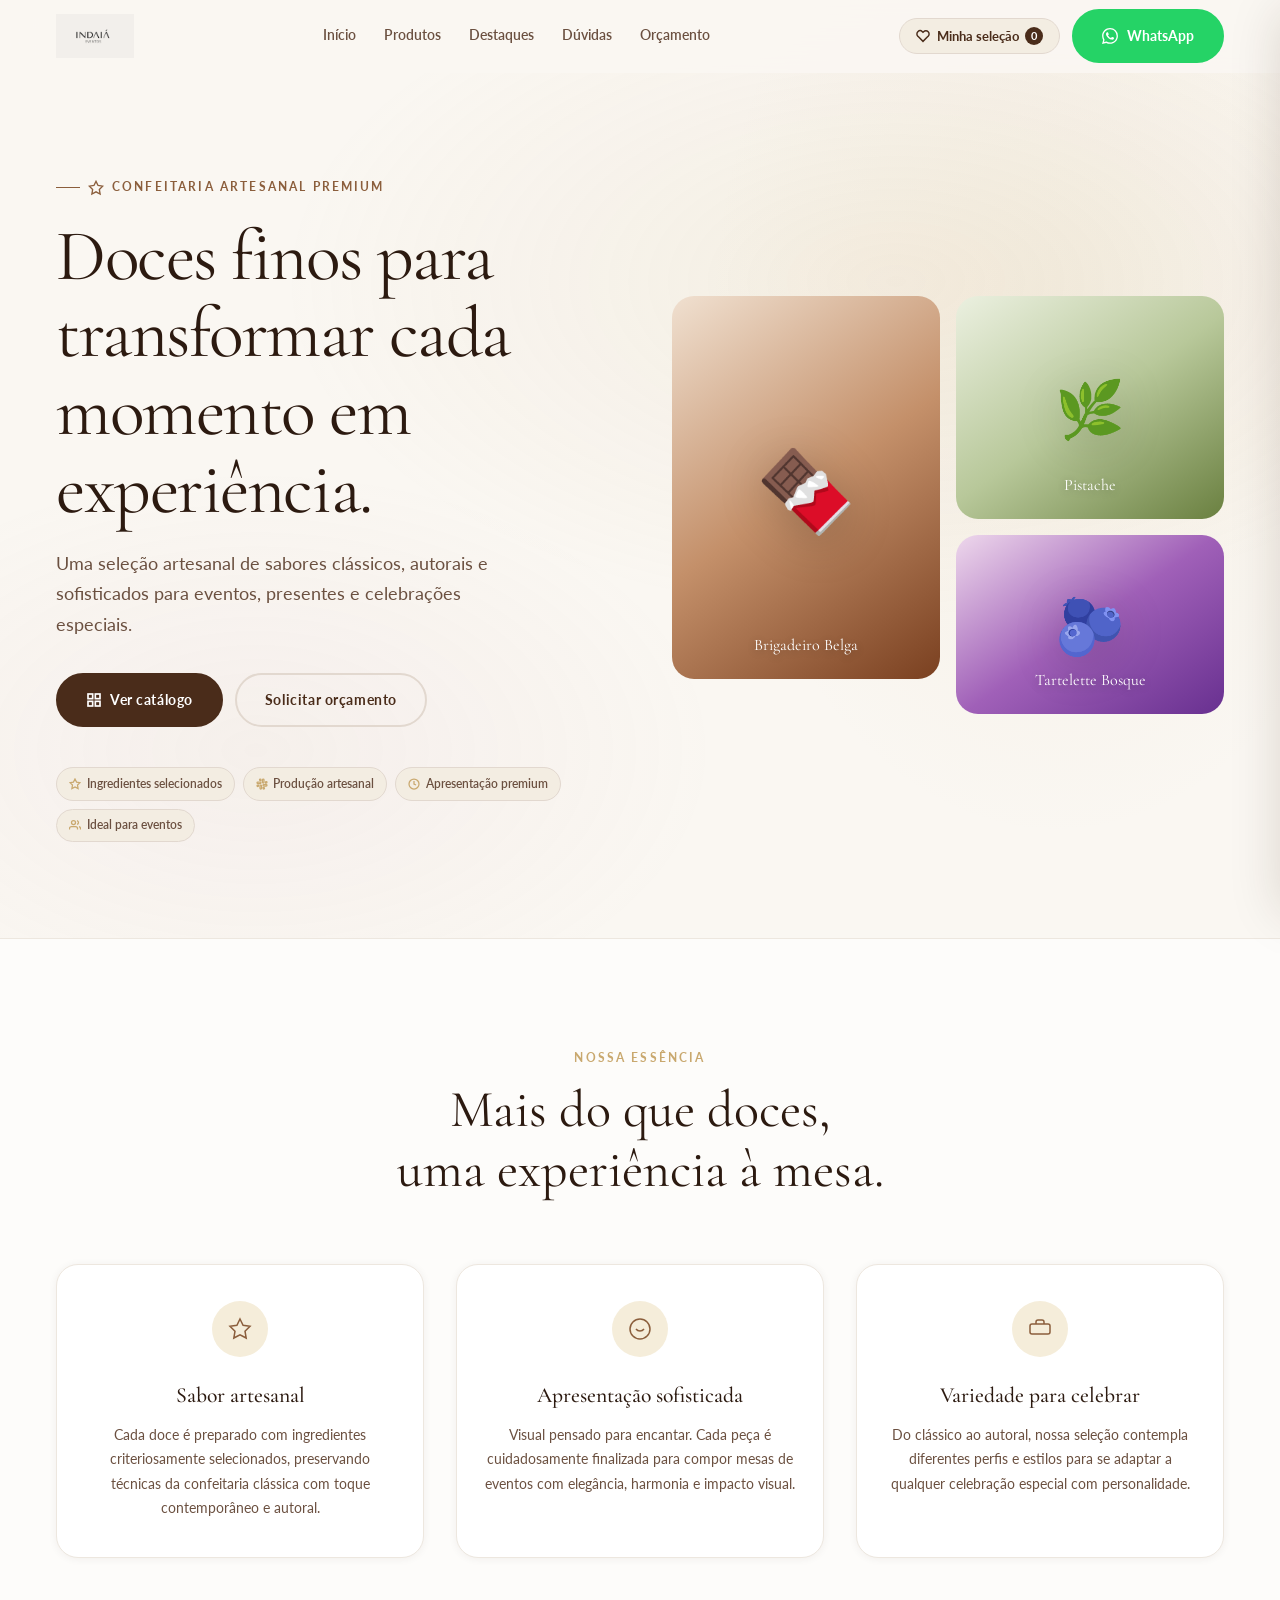
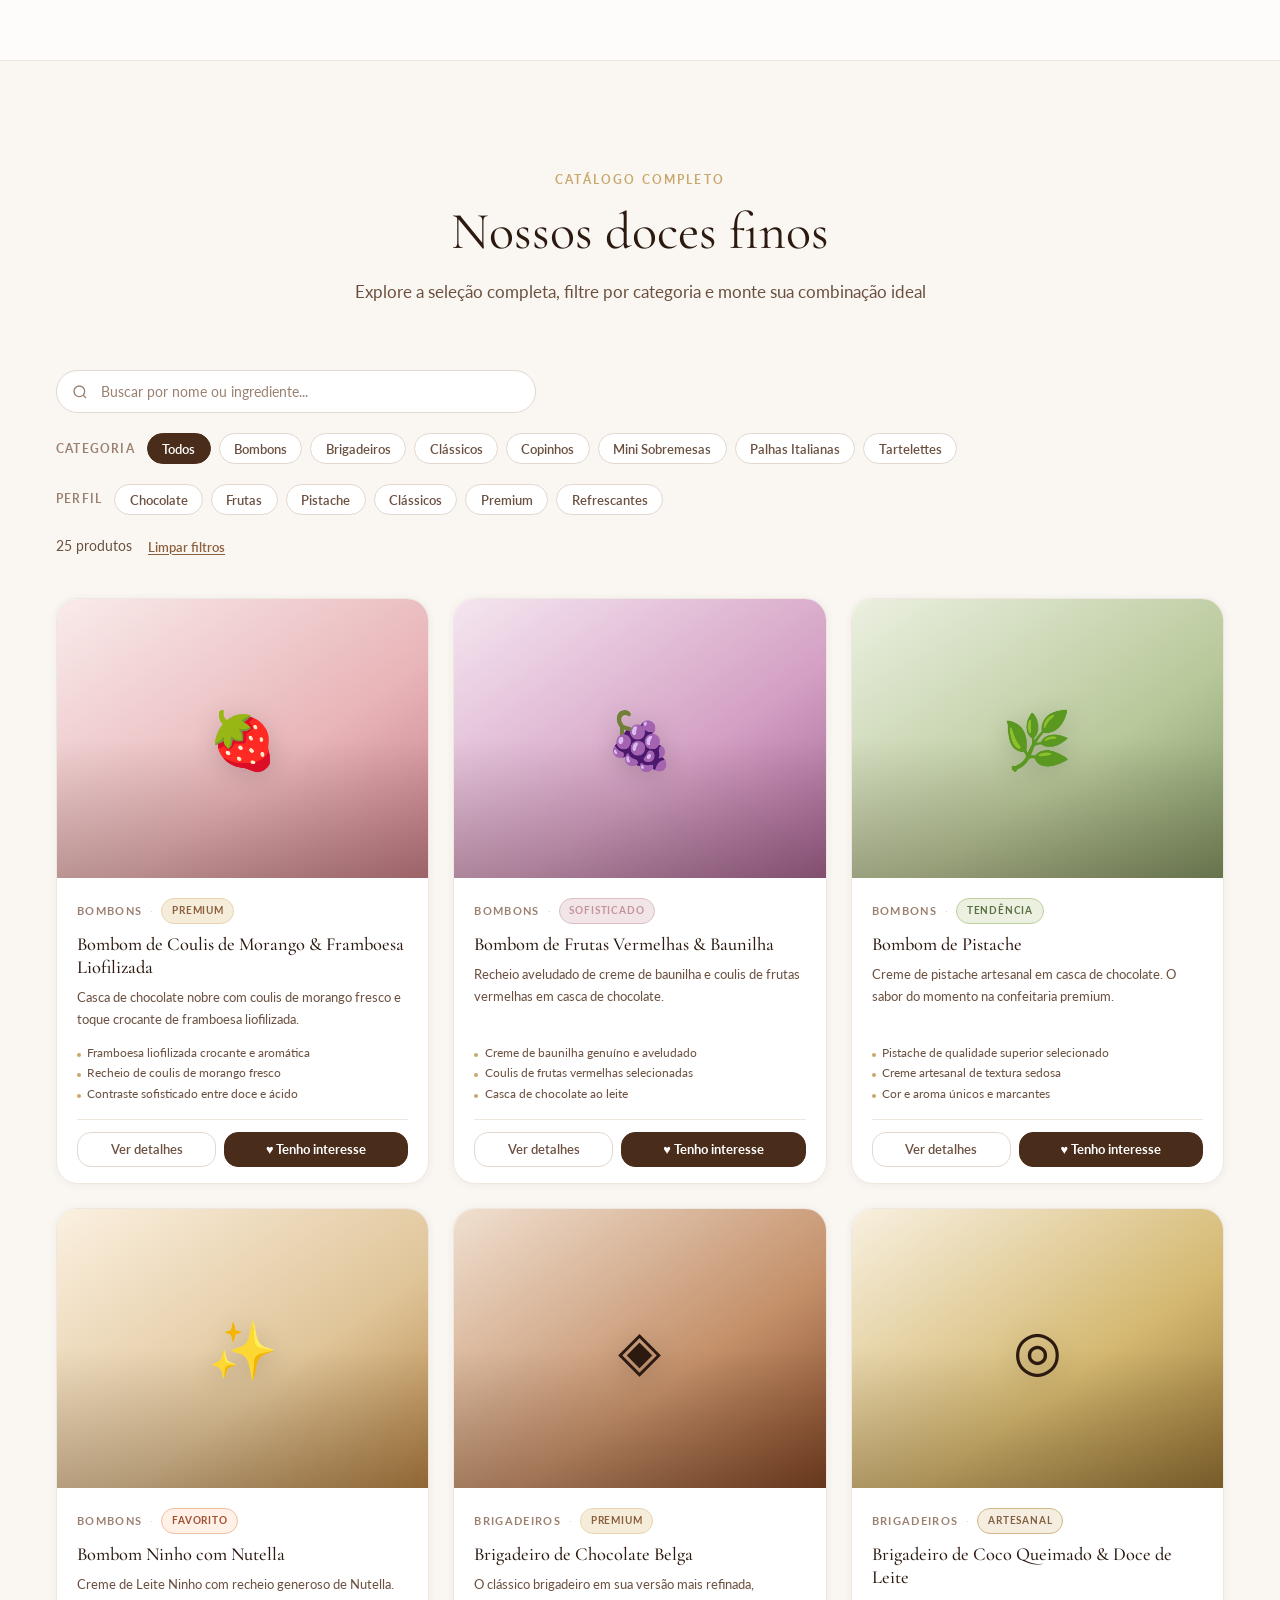
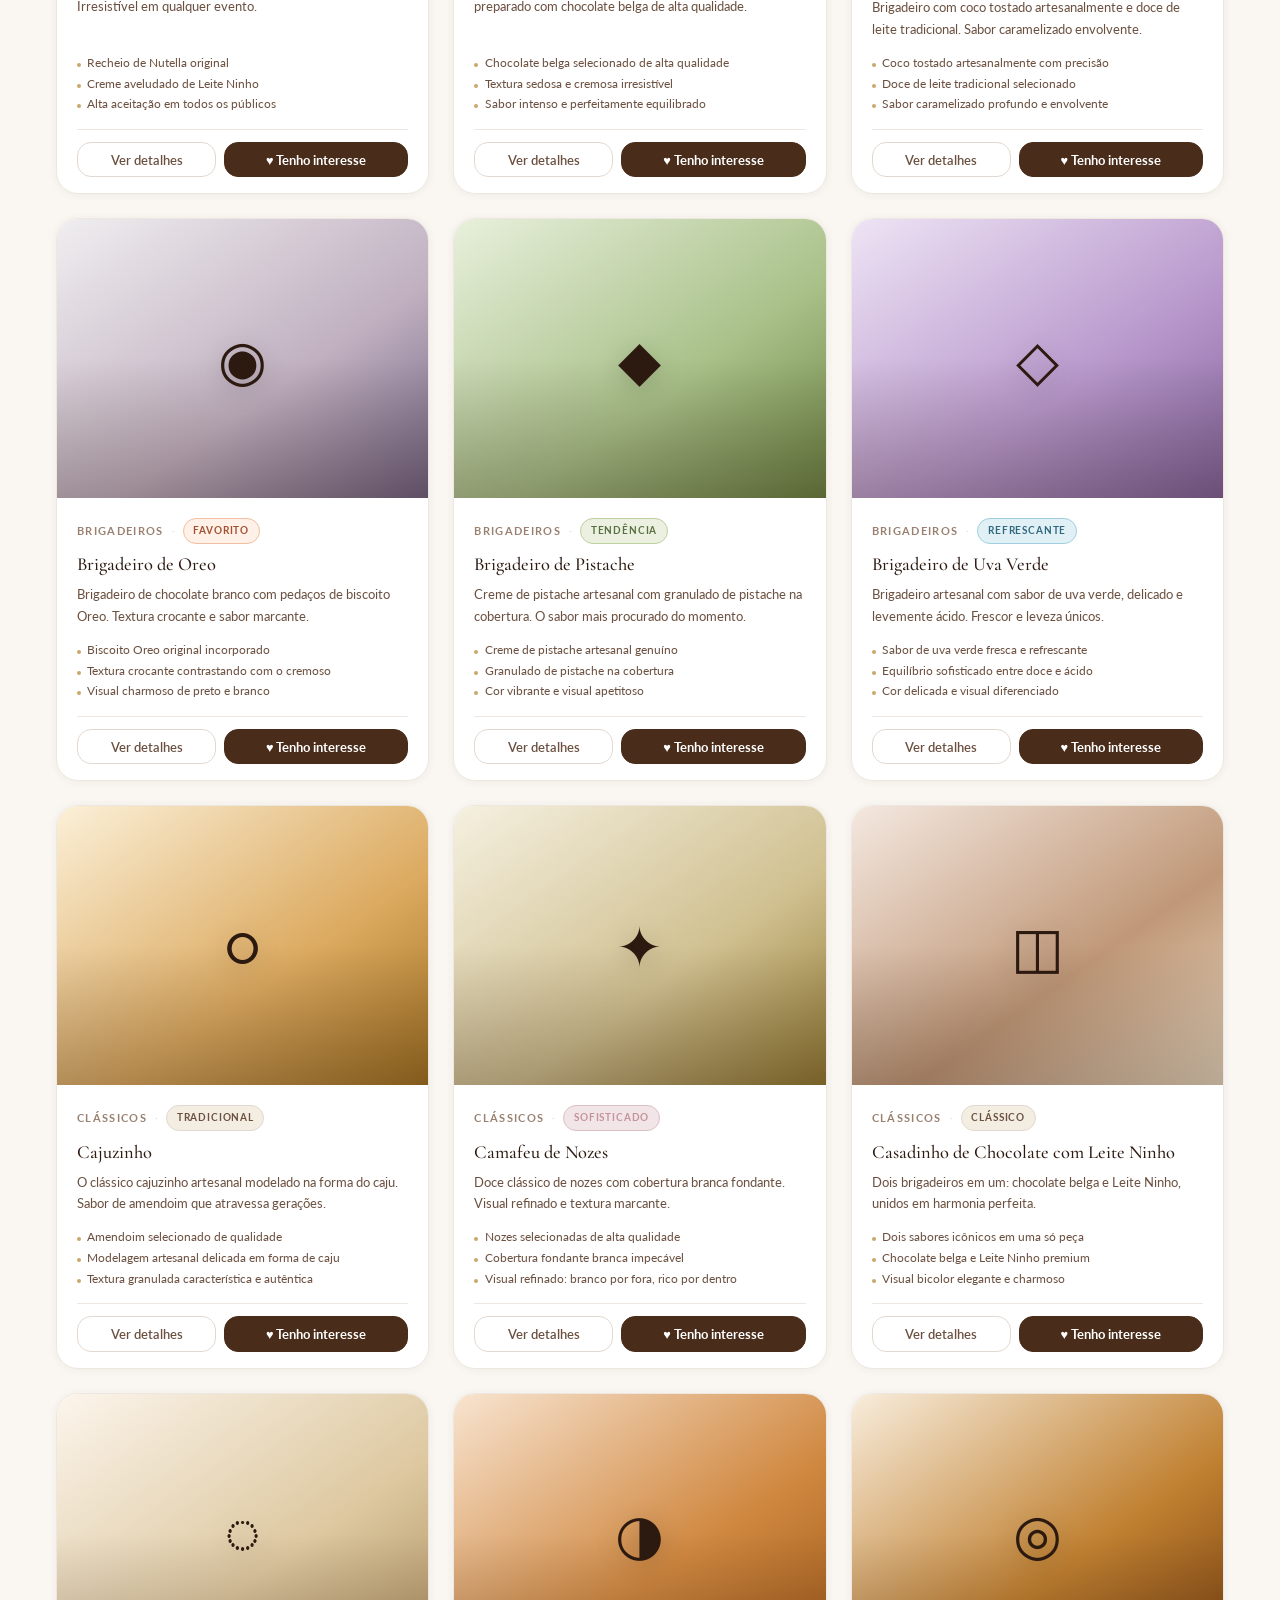
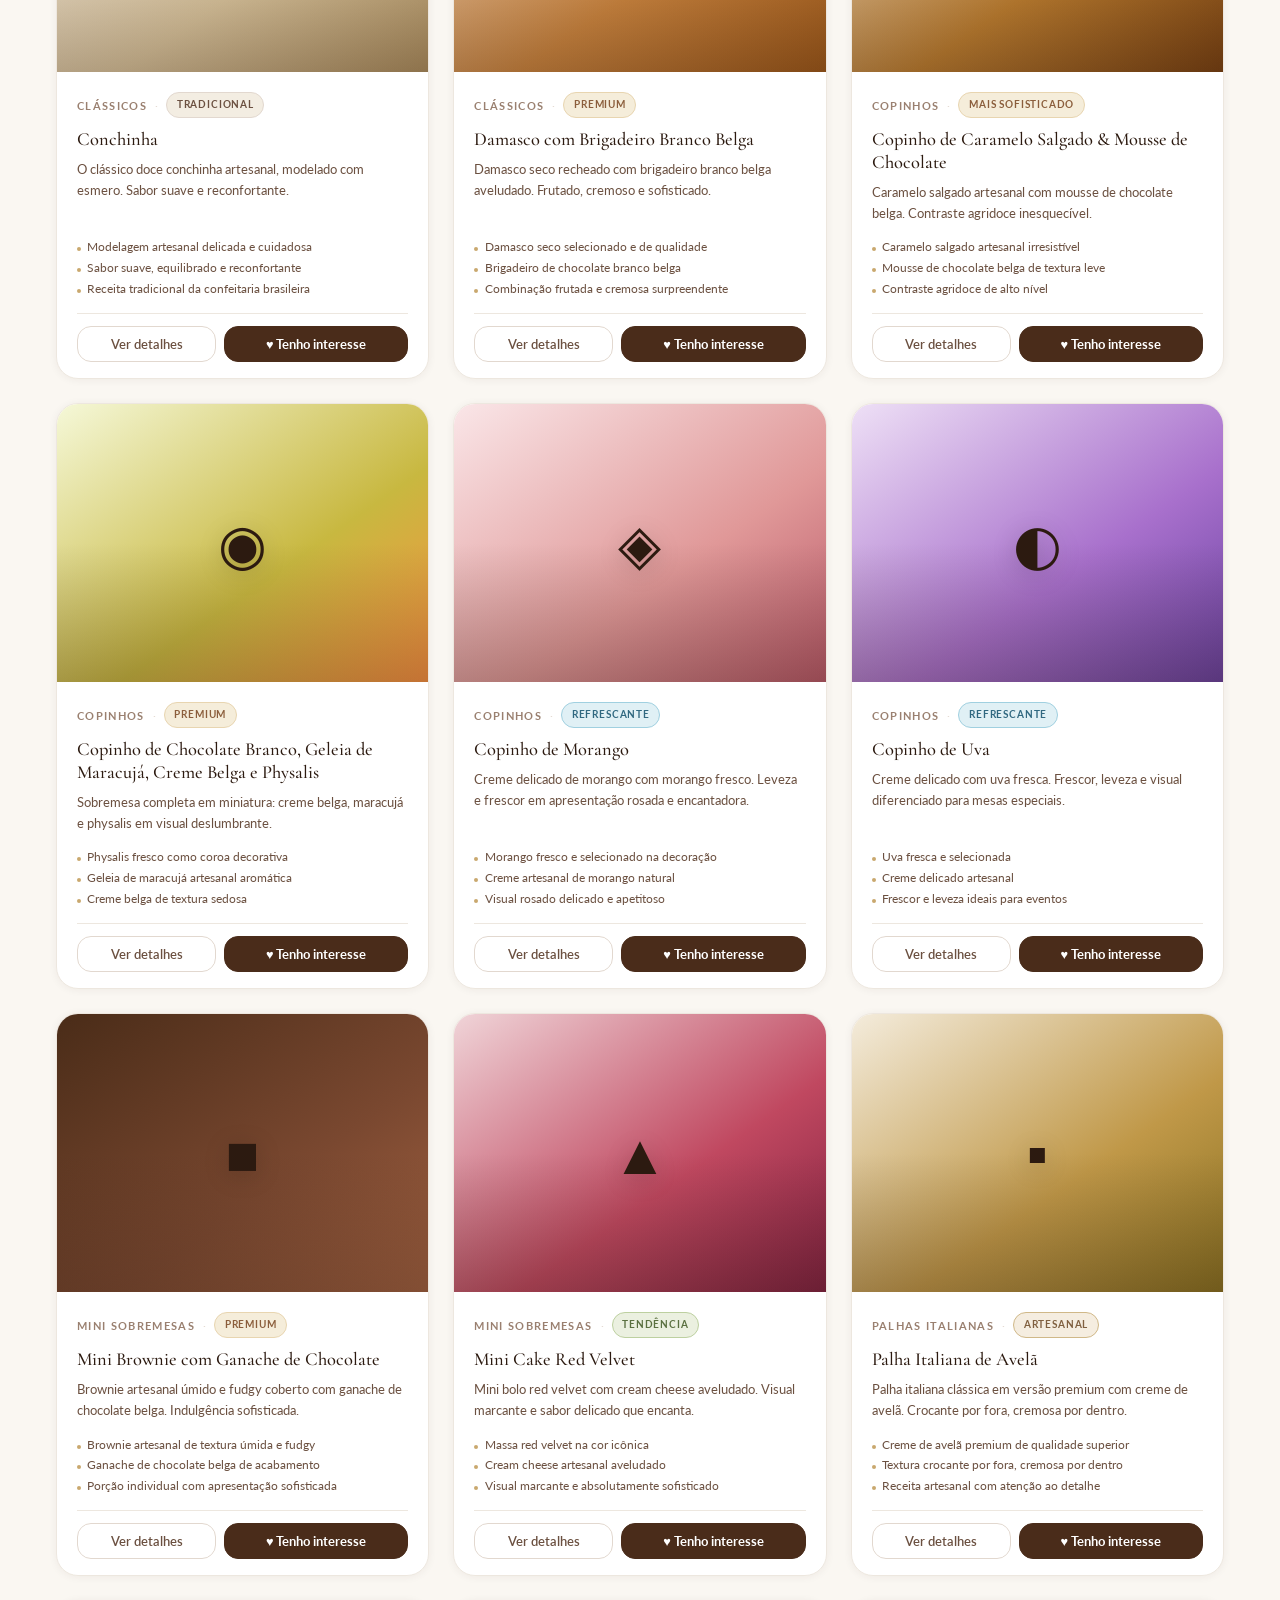
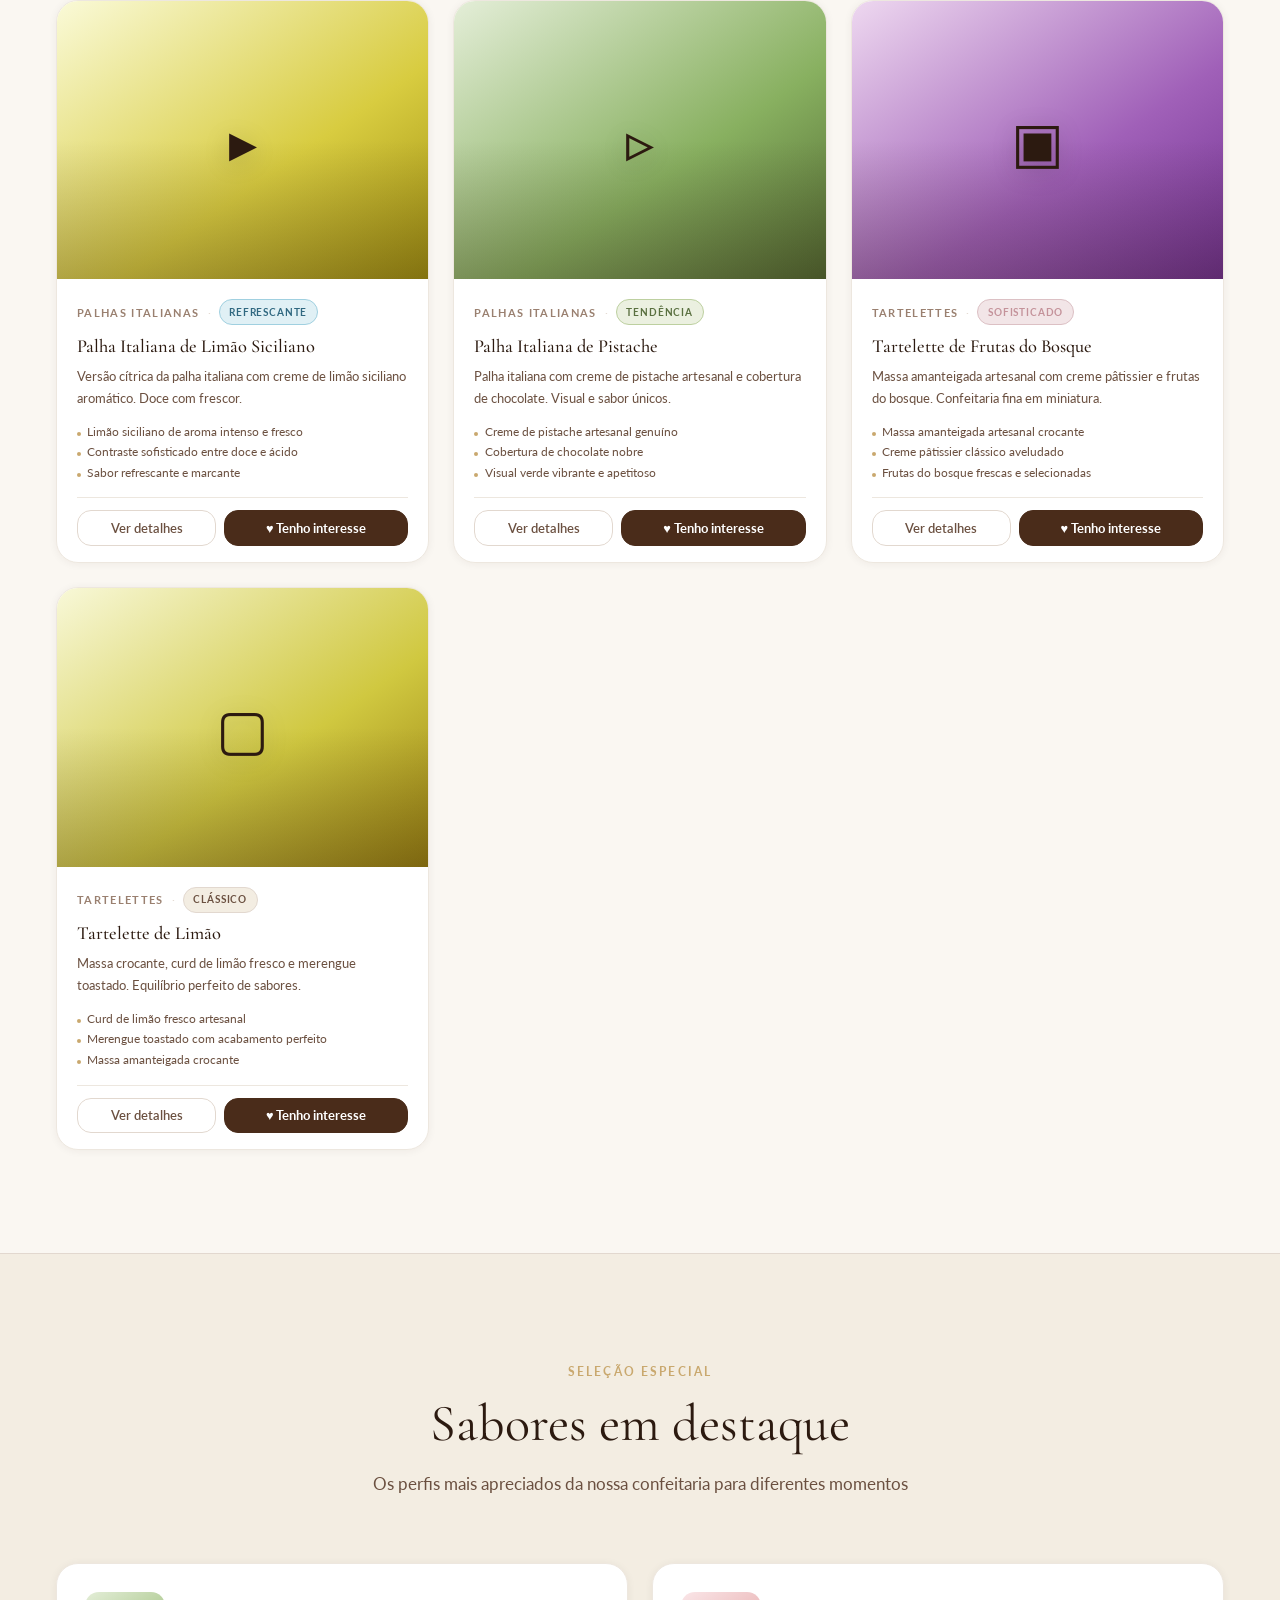
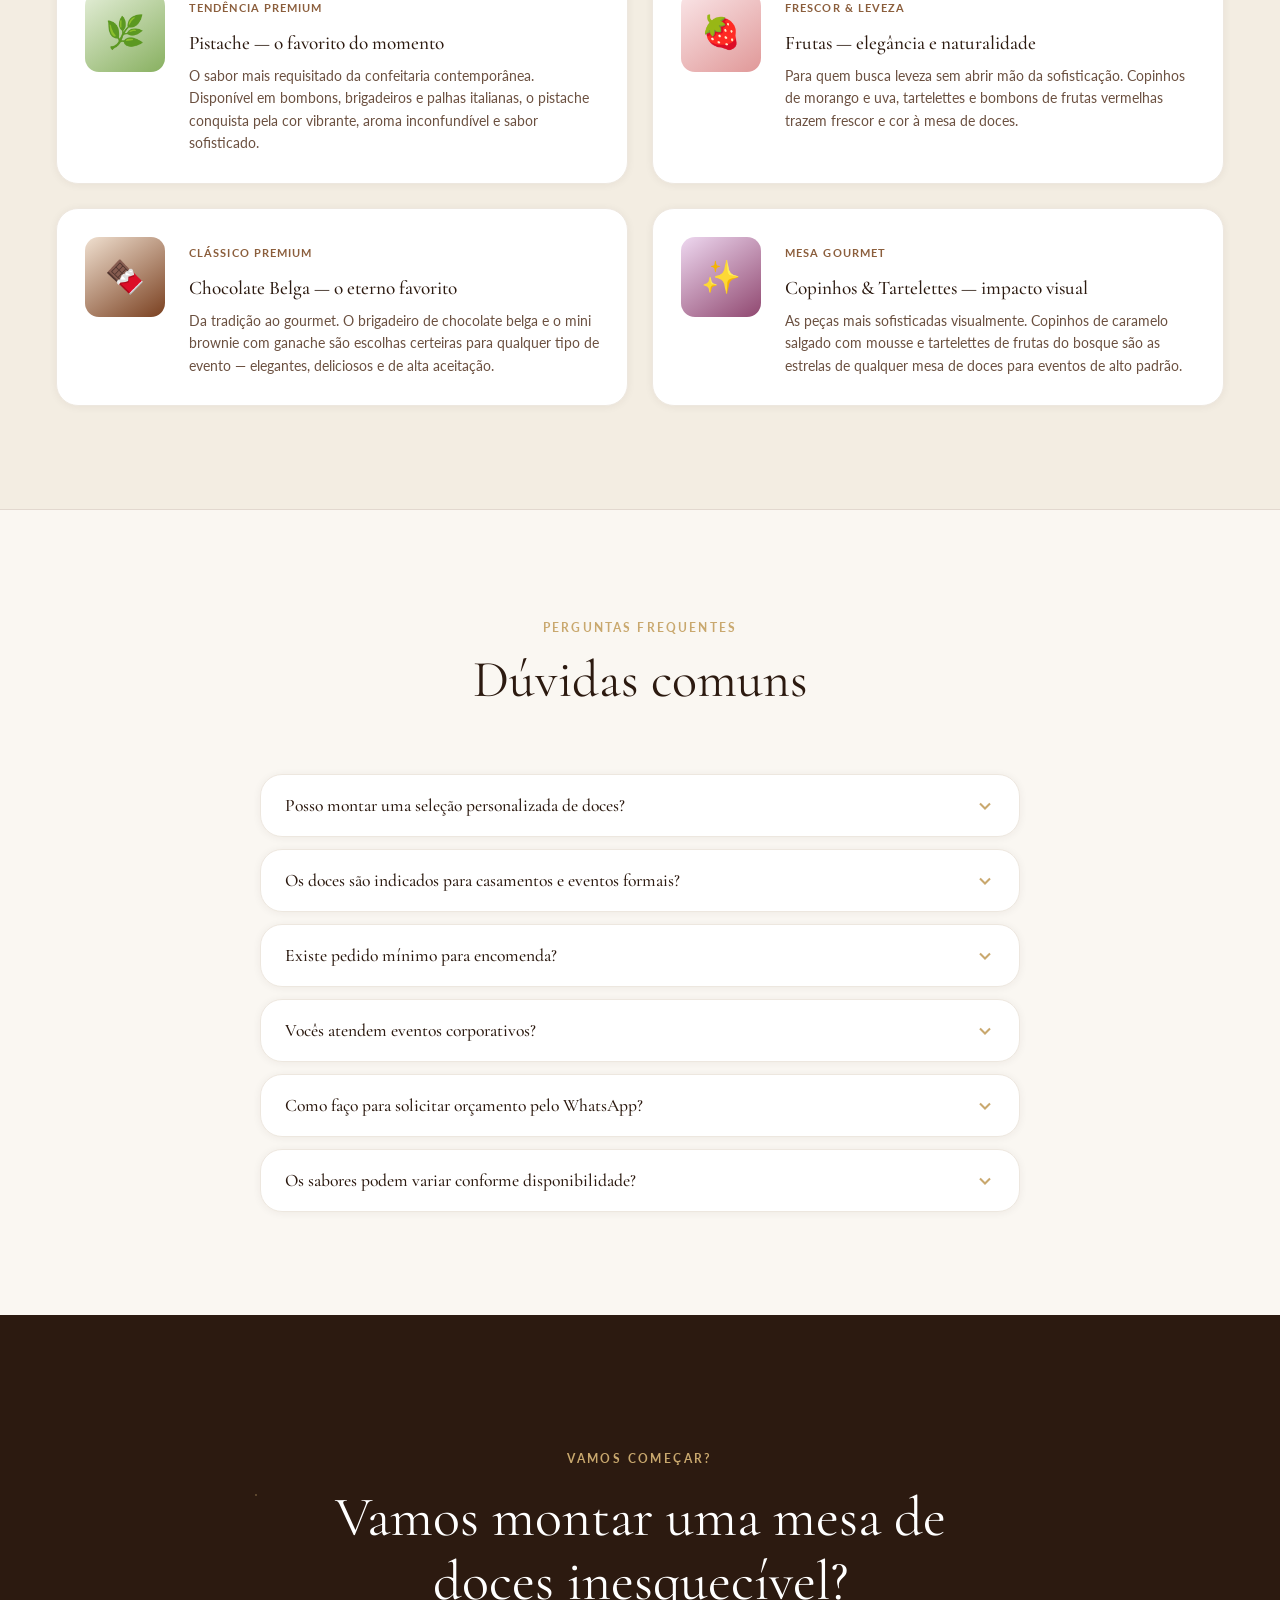
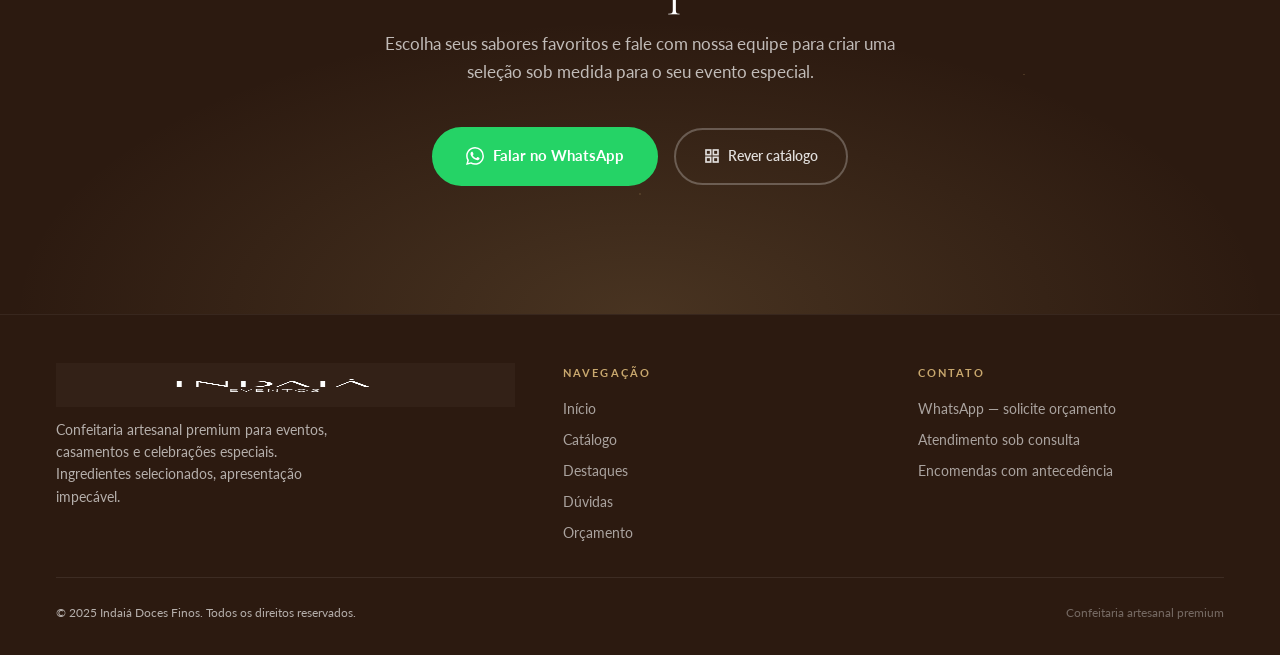
==== commit 85f28854: "feat: substitui logo texto por imagem da marca Indaia em todo o site" ====
--- a/index.html
+++ b/index.html
@@ -29,9 +29,8 @@
   <!-- ═══════════════════════════════════════════════════════ HEADER ═══ -->
   <header id="header" class="header">
     <div class="container header-inner">
-      <a href="#inicio" class="logo" aria-label="Indaiá Doces Finos — Página inicial">
-        <span class="logo-main">Indaiá</span>
-        <span class="logo-sub">Doces Finos</span>
+      <a href="#inicio" class="logo" aria-label="Indaiá — Página inicial">
+        <img src="icons/logo-indaia.jpg" alt="Indaiá Eventos" class="logo-img">
       </a>
 
       <nav class="nav" aria-label="Navegação principal">
@@ -448,8 +447,7 @@
       <div class="footer-inner">
         <div class="footer-brand">
           <div class="logo">
-            <span class="logo-main">Indaiá</span>
-            <span class="logo-sub">Doces Finos</span>
+            <img src="icons/logo-indaia.jpg" alt="Indaiá Eventos" class="logo-img footer-logo-img">
           </div>
           <p class="footer-tagline">Confeitaria artesanal premium para eventos, casamentos e celebrações especiais. Ingredientes selecionados, apresentação impecável.</p>
         </div>
--- a/css/style.css
+++ b/css/style.css
@@ -233,21 +233,15 @@
   line-height: 1;
   flex-shrink: 0;
 }
-.logo-main {
-  font-family: var(--font-display);
-  font-size: 1.6rem;
-  font-weight: 500;
-  color: var(--chocolate-dark);
-  letter-spacing: .02em;
-}
-.logo-sub {
-  font-family: var(--font-body);
-  font-size: .6rem;
-  font-weight: 700;
-  letter-spacing: .2em;
-  text-transform: uppercase;
-  color: var(--gold);
-  margin-top: -.1rem;
+.logo-img {
+  height: 44px;
+  width: auto;
+  display: block;
+  mix-blend-mode: multiply;
+}
+.footer-logo-img {
+  filter: invert(1);
+  mix-blend-mode: screen;
 }
 
 .nav {
@@ -690,6 +684,14 @@
   justify-content: center;
   position: relative;
   overflow: hidden;
+}
+.card-img {
+  width: 100%;
+  height: 100%;
+  object-fit: cover;
+  display: block;
+  position: absolute;
+  inset: 0;
 }
 
 .card-visual-icon {
@@ -1209,6 +1211,15 @@
 }
 .modal-close:hover { background: var(--champagne); color: var(--chocolate); }
 
+.modal-img {
+  width: 100%;
+  height: 100%;
+  object-fit: cover;
+  display: block;
+  position: absolute;
+  inset: 0;
+  border-radius: inherit;
+}
 .modal-visual {
   border-radius: var(--r-xl) 0 0 var(--r-xl);
   min-height: 300px;
@@ -1216,6 +1227,8 @@
   align-items: center;
   justify-content: center;
   font-size: 5rem;
+  position: relative;
+  overflow: hidden;
   position: relative;
   overflow: hidden;
 }
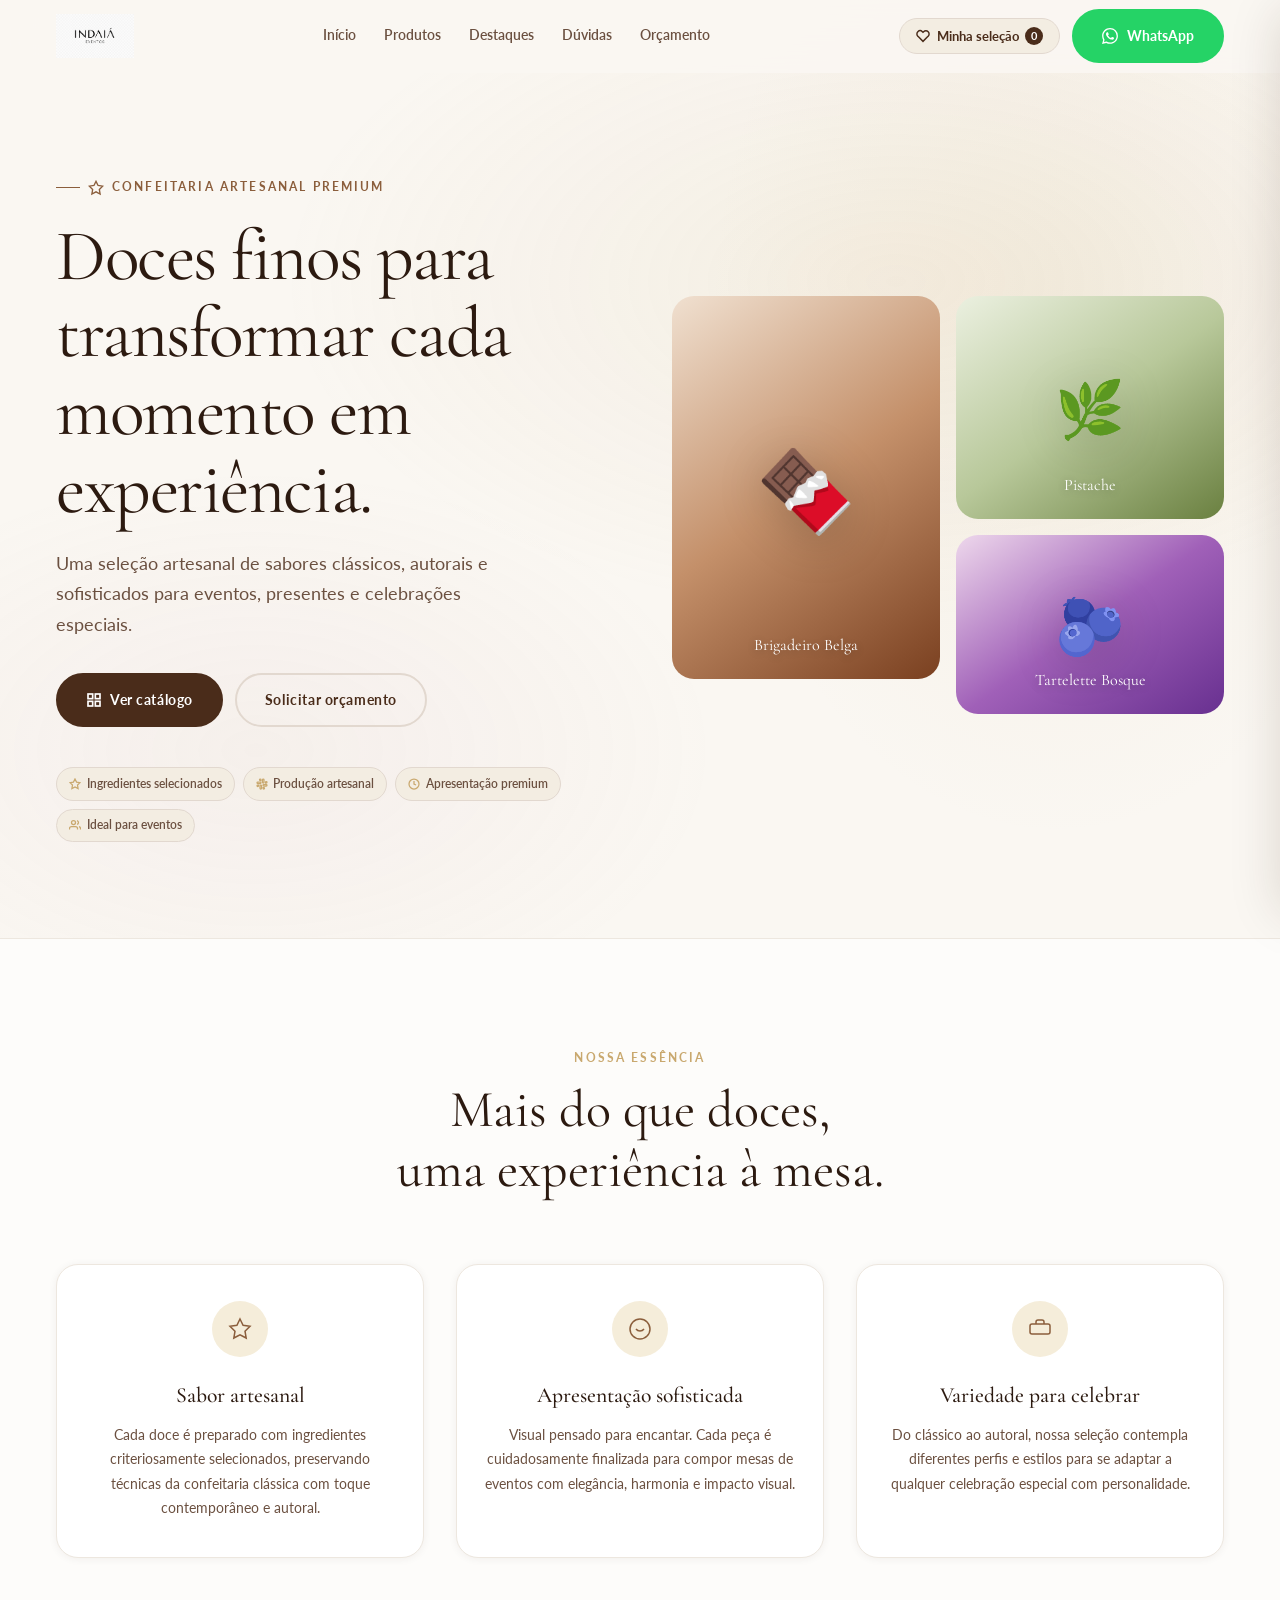
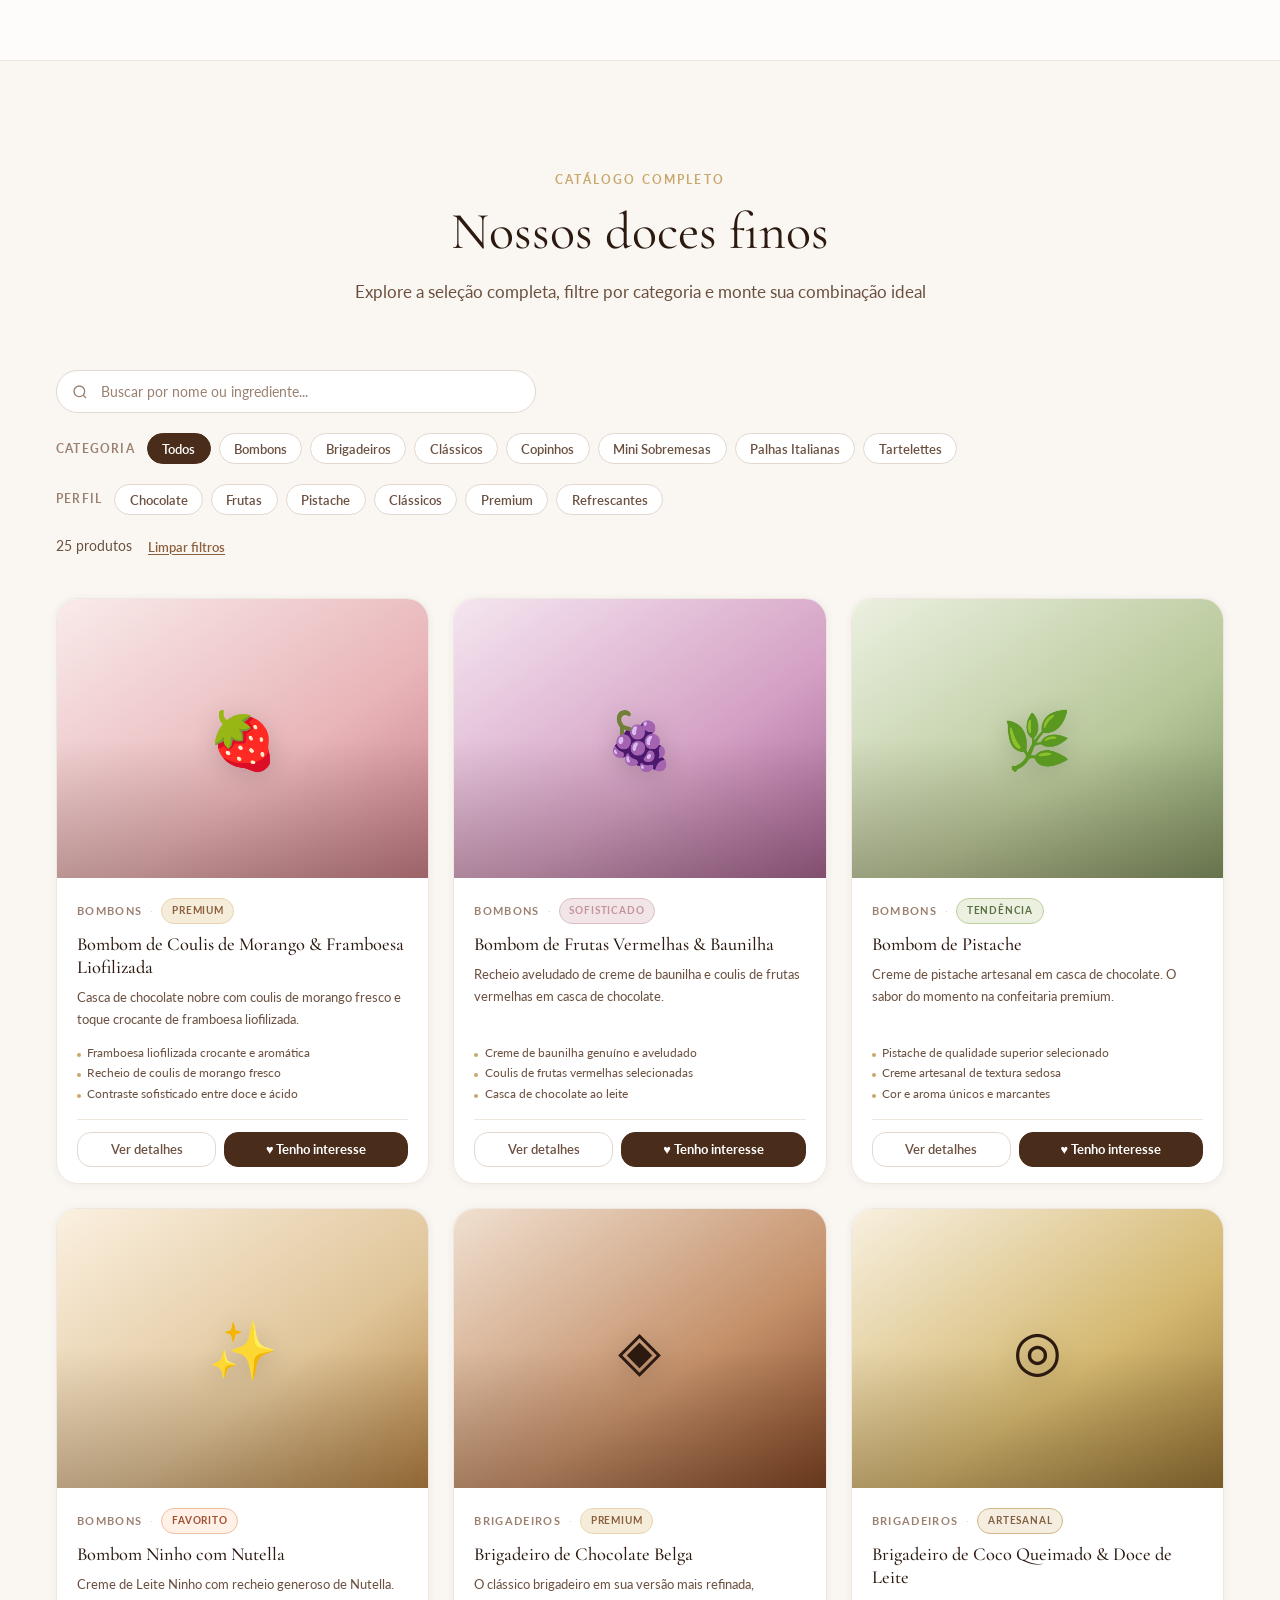
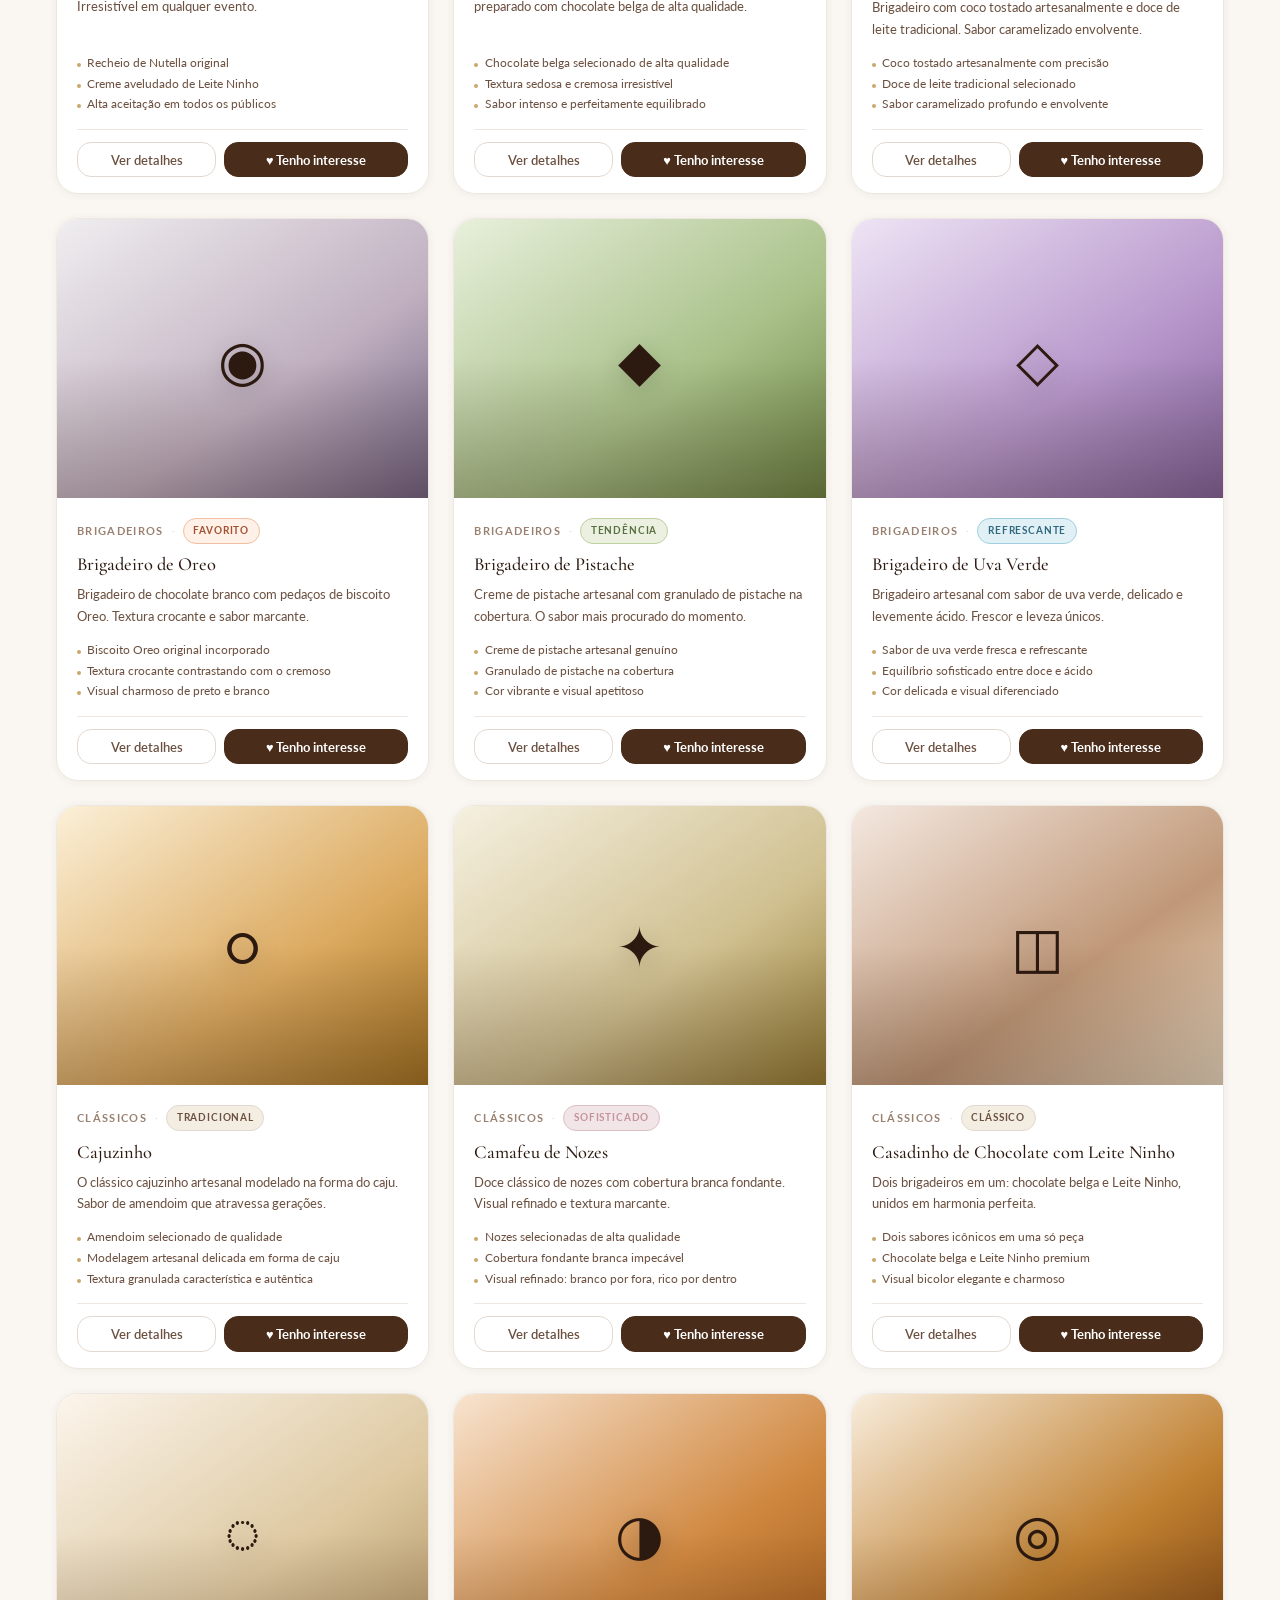
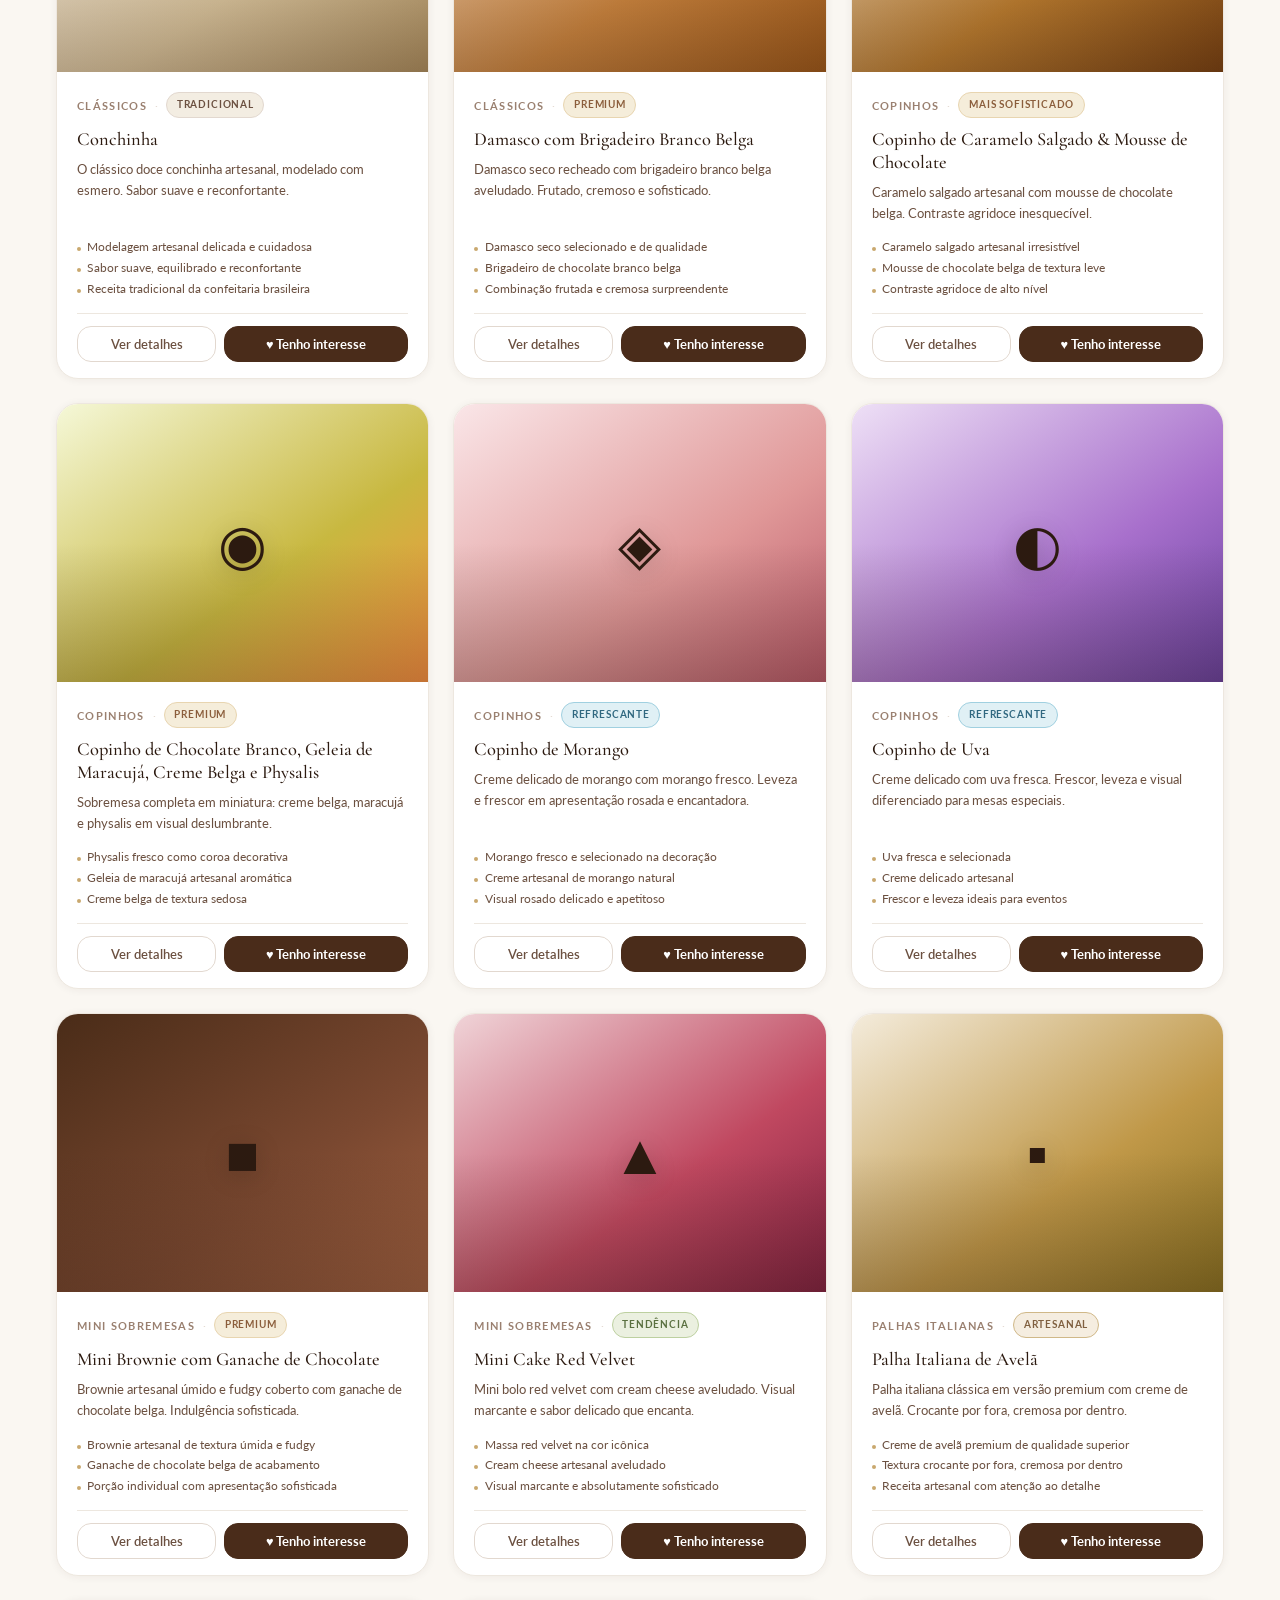
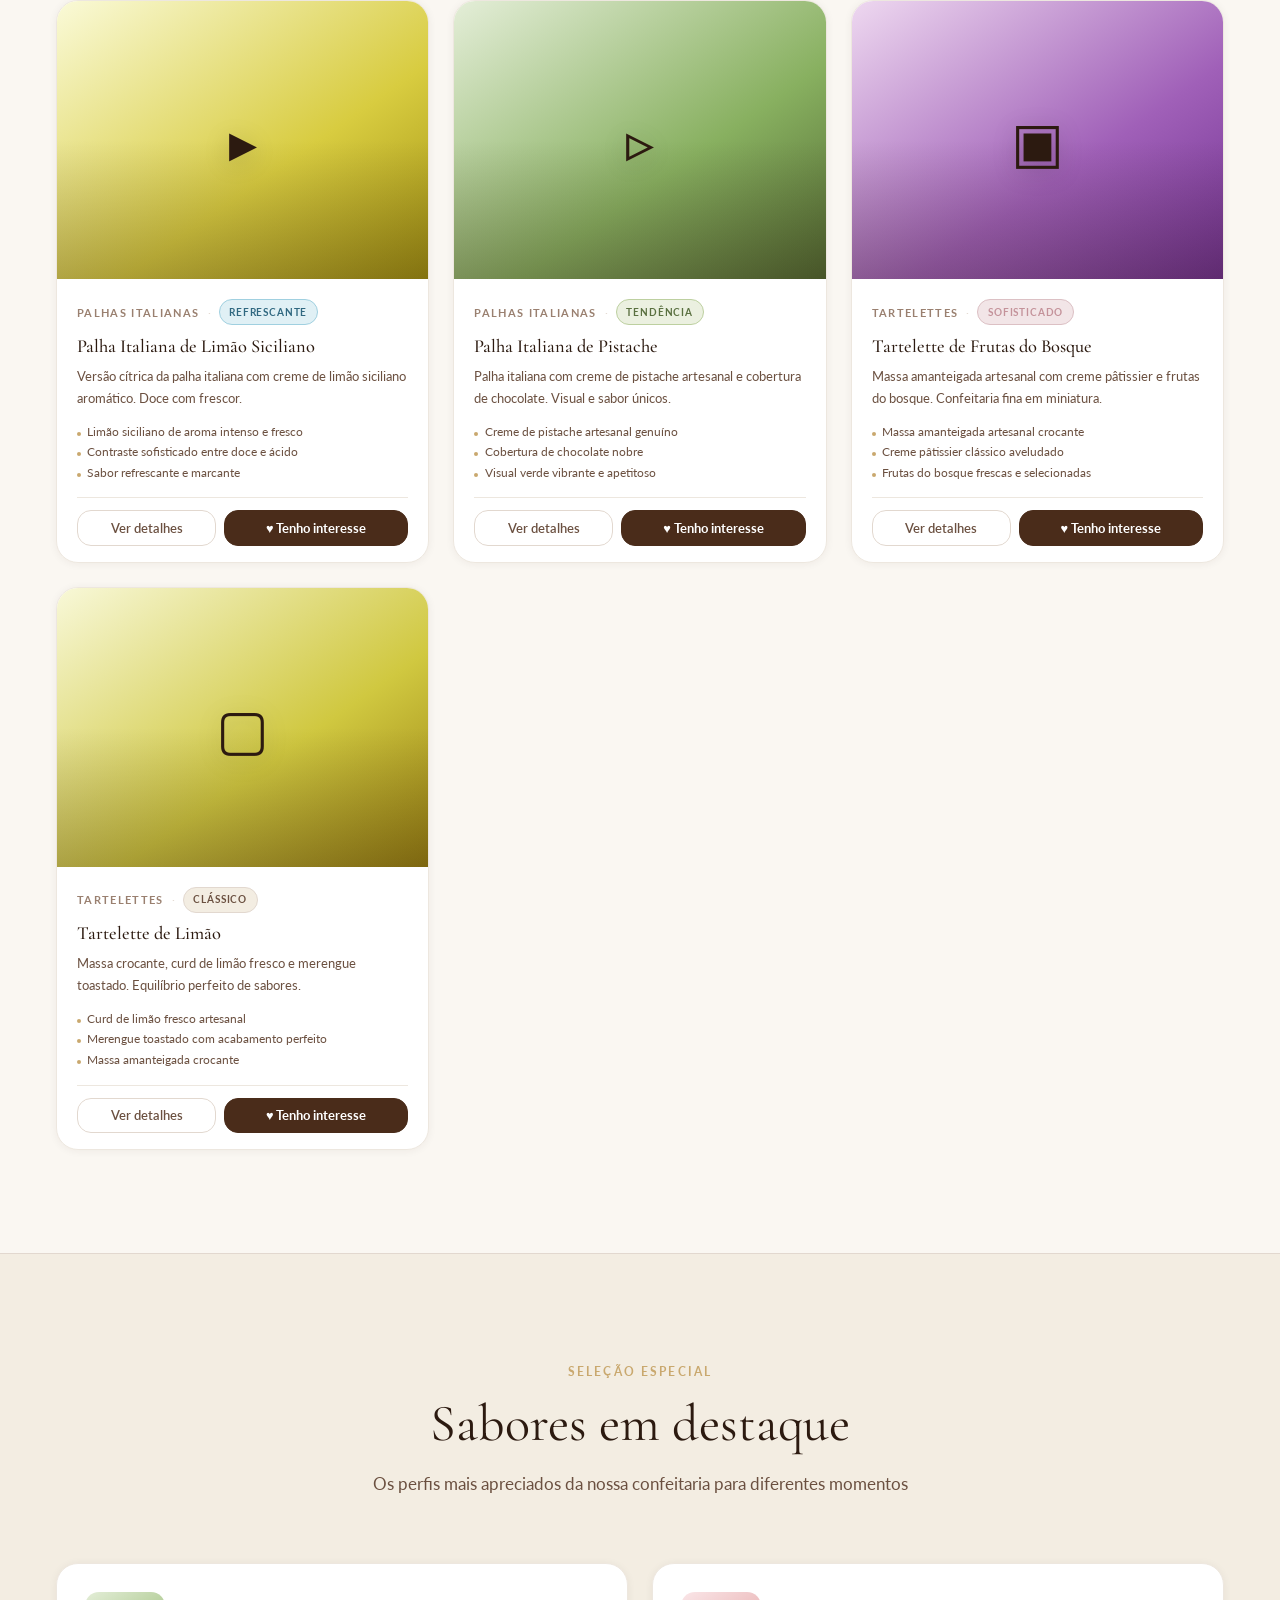
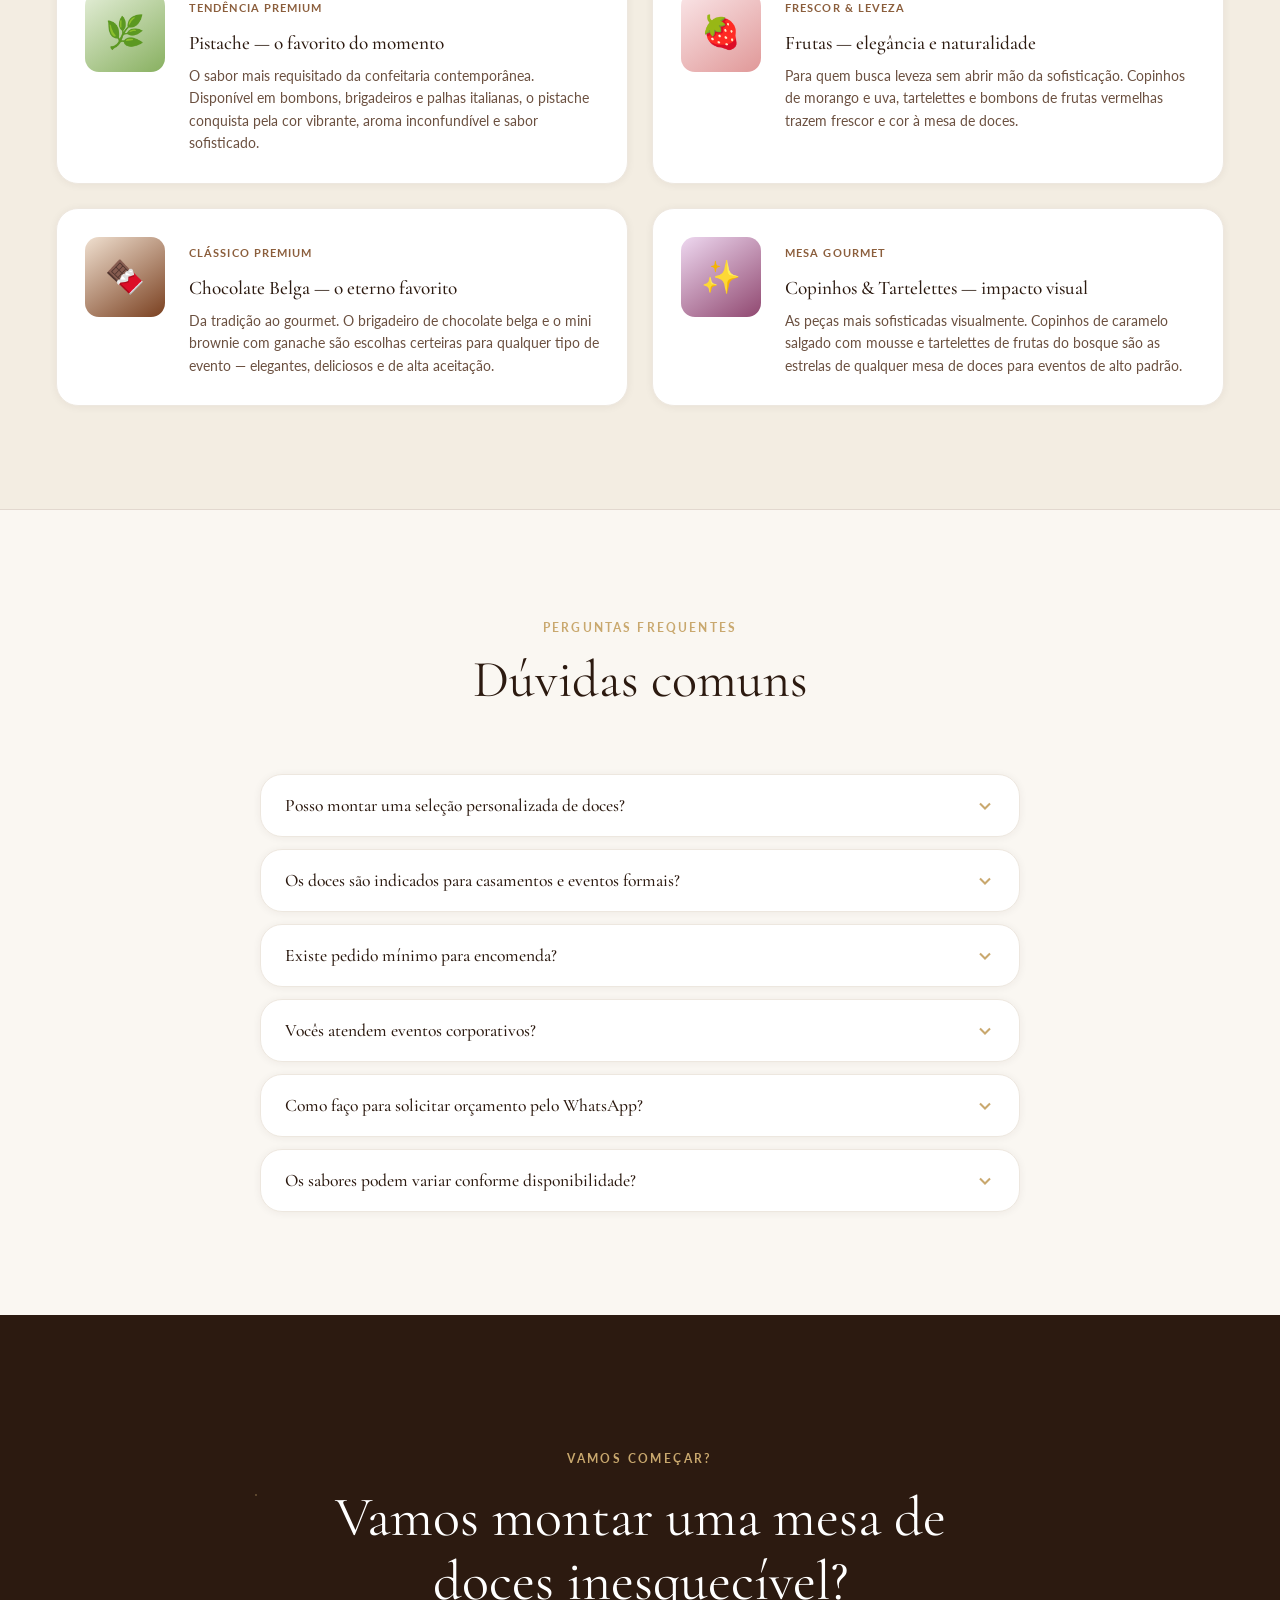
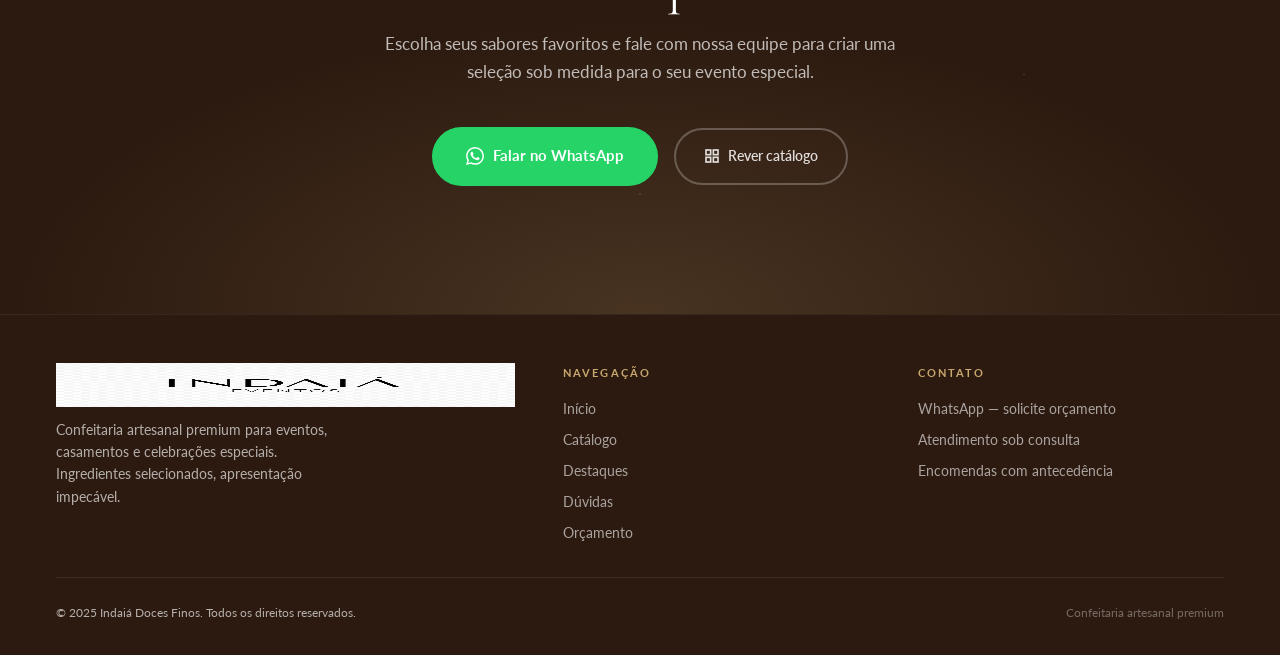
==== commit b28729cd: "feat: logo com fundo transparente (PNG) em header, footer e admin" ====
--- a/index.html
+++ b/index.html
@@ -30,7 +30,7 @@
   <header id="header" class="header">
     <div class="container header-inner">
       <a href="#inicio" class="logo" aria-label="Indaiá — Página inicial">
-        <img src="icons/logo-indaia.jpg" alt="Indaiá Eventos" class="logo-img">
+        <img src="icons/logo-indaia.png" alt="Indaiá Eventos" class="logo-img">
       </a>
 
       <nav class="nav" aria-label="Navegação principal">
@@ -447,7 +447,7 @@
       <div class="footer-inner">
         <div class="footer-brand">
           <div class="logo">
-            <img src="icons/logo-indaia.jpg" alt="Indaiá Eventos" class="logo-img footer-logo-img">
+            <img src="icons/logo-indaia.png" alt="Indaiá Eventos" class="logo-img footer-logo-img">
           </div>
           <p class="footer-tagline">Confeitaria artesanal premium para eventos, casamentos e celebrações especiais. Ingredientes selecionados, apresentação impecável.</p>
         </div>
--- a/css/style.css
+++ b/css/style.css
@@ -237,11 +237,6 @@
   height: 44px;
   width: auto;
   display: block;
-  mix-blend-mode: multiply;
-}
-.footer-logo-img {
-  filter: invert(1);
-  mix-blend-mode: screen;
 }
 
 .nav {
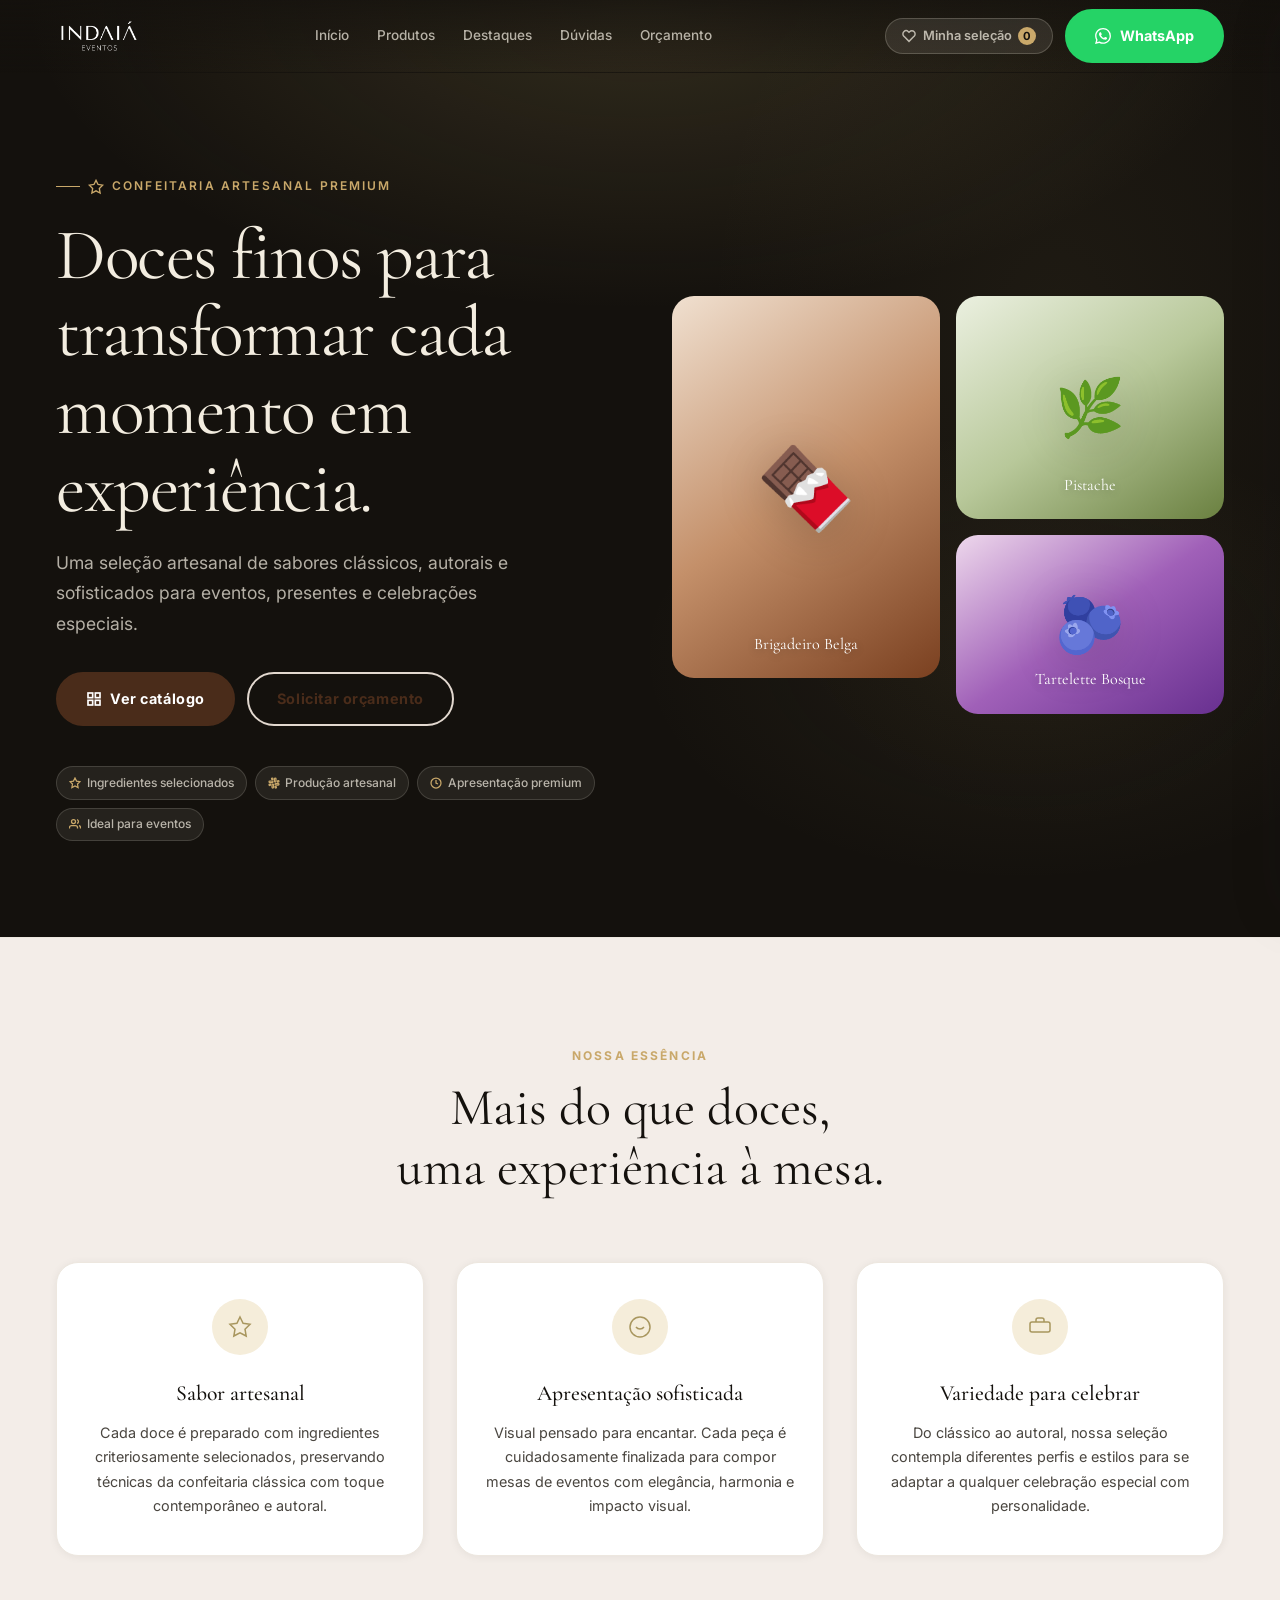
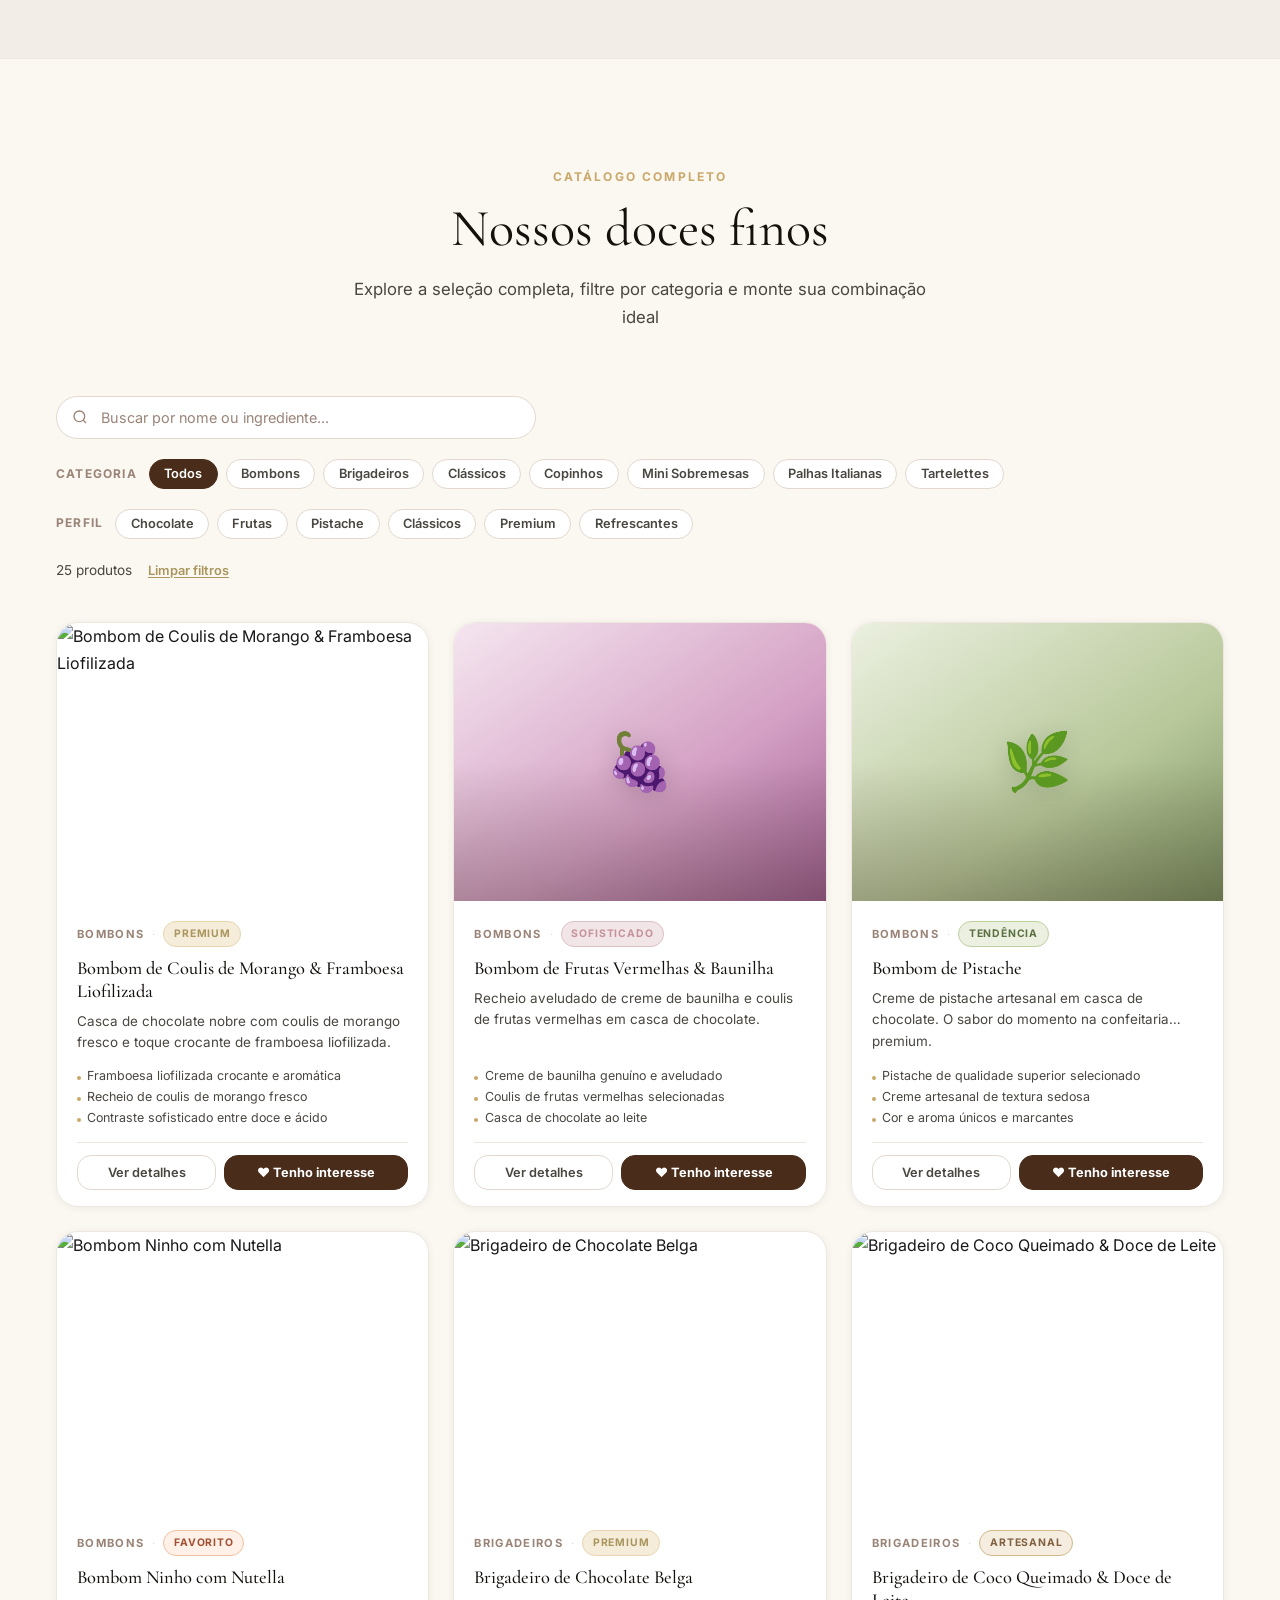
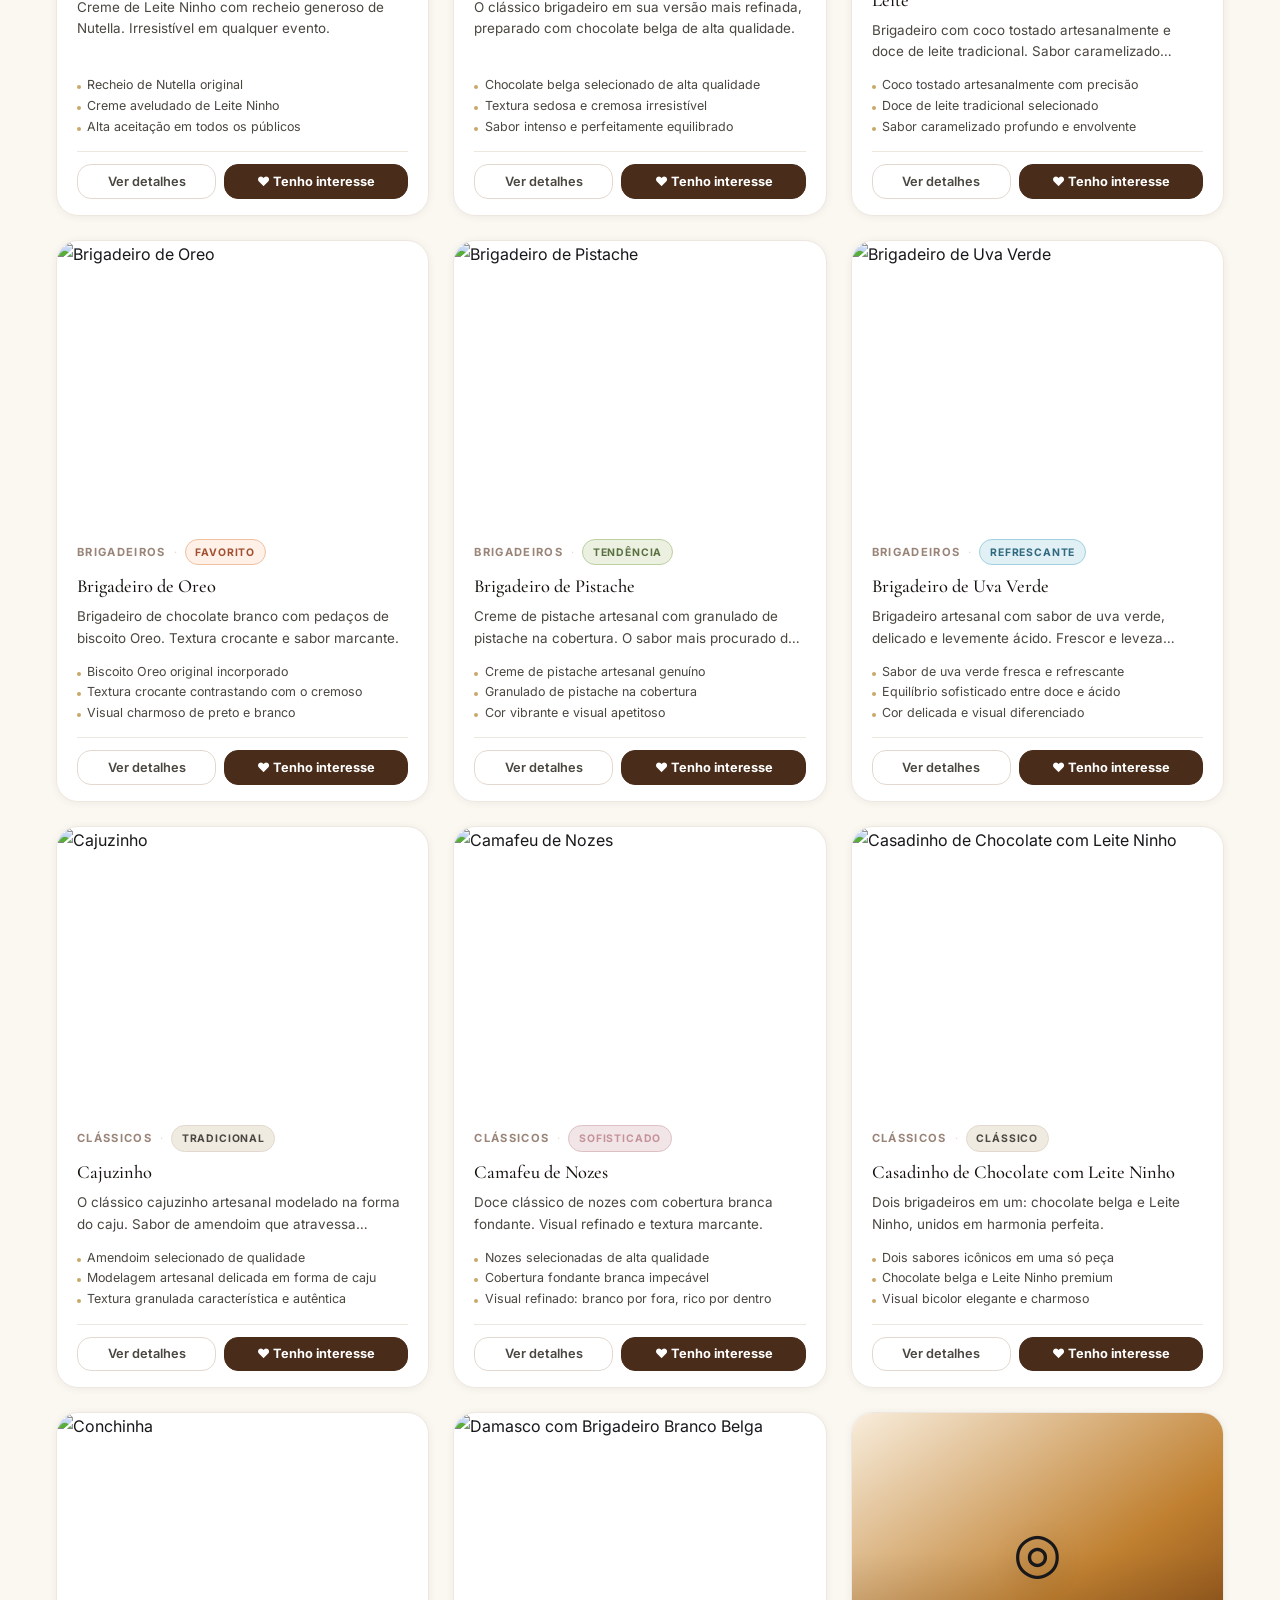
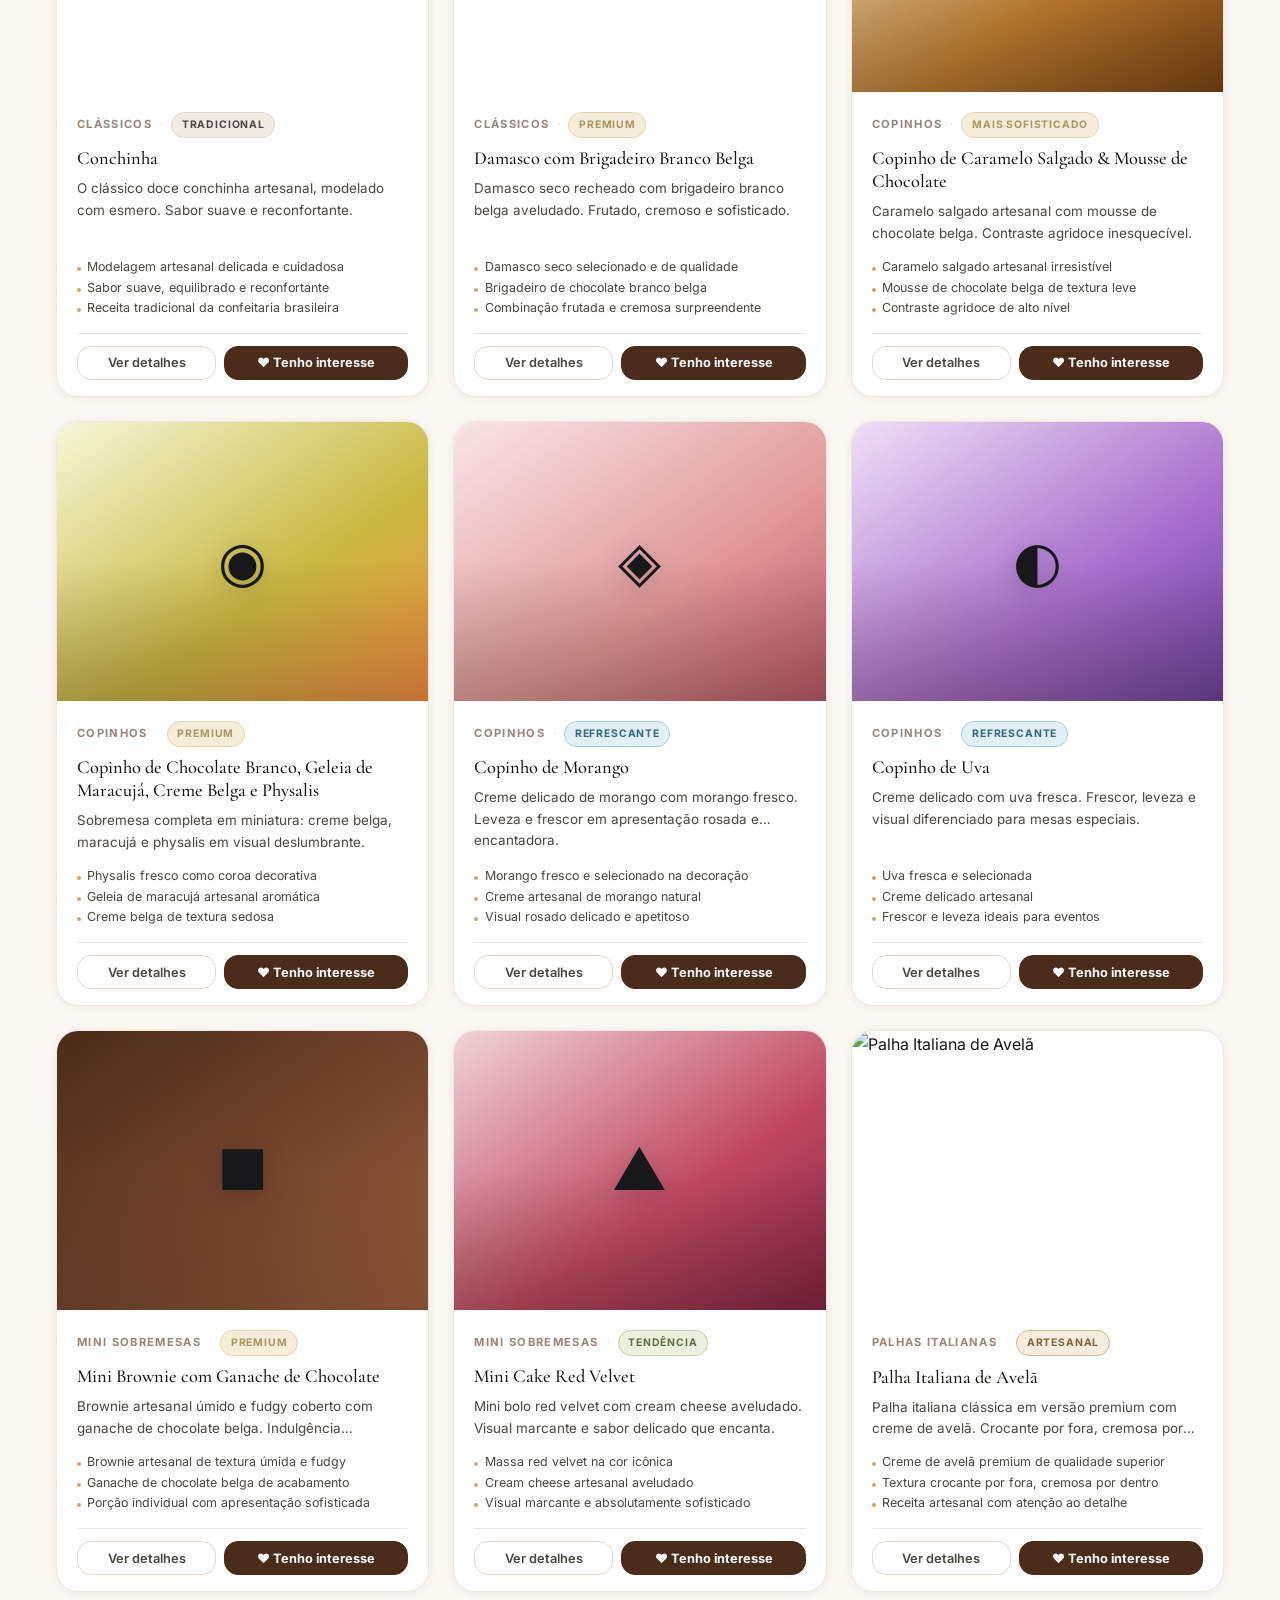
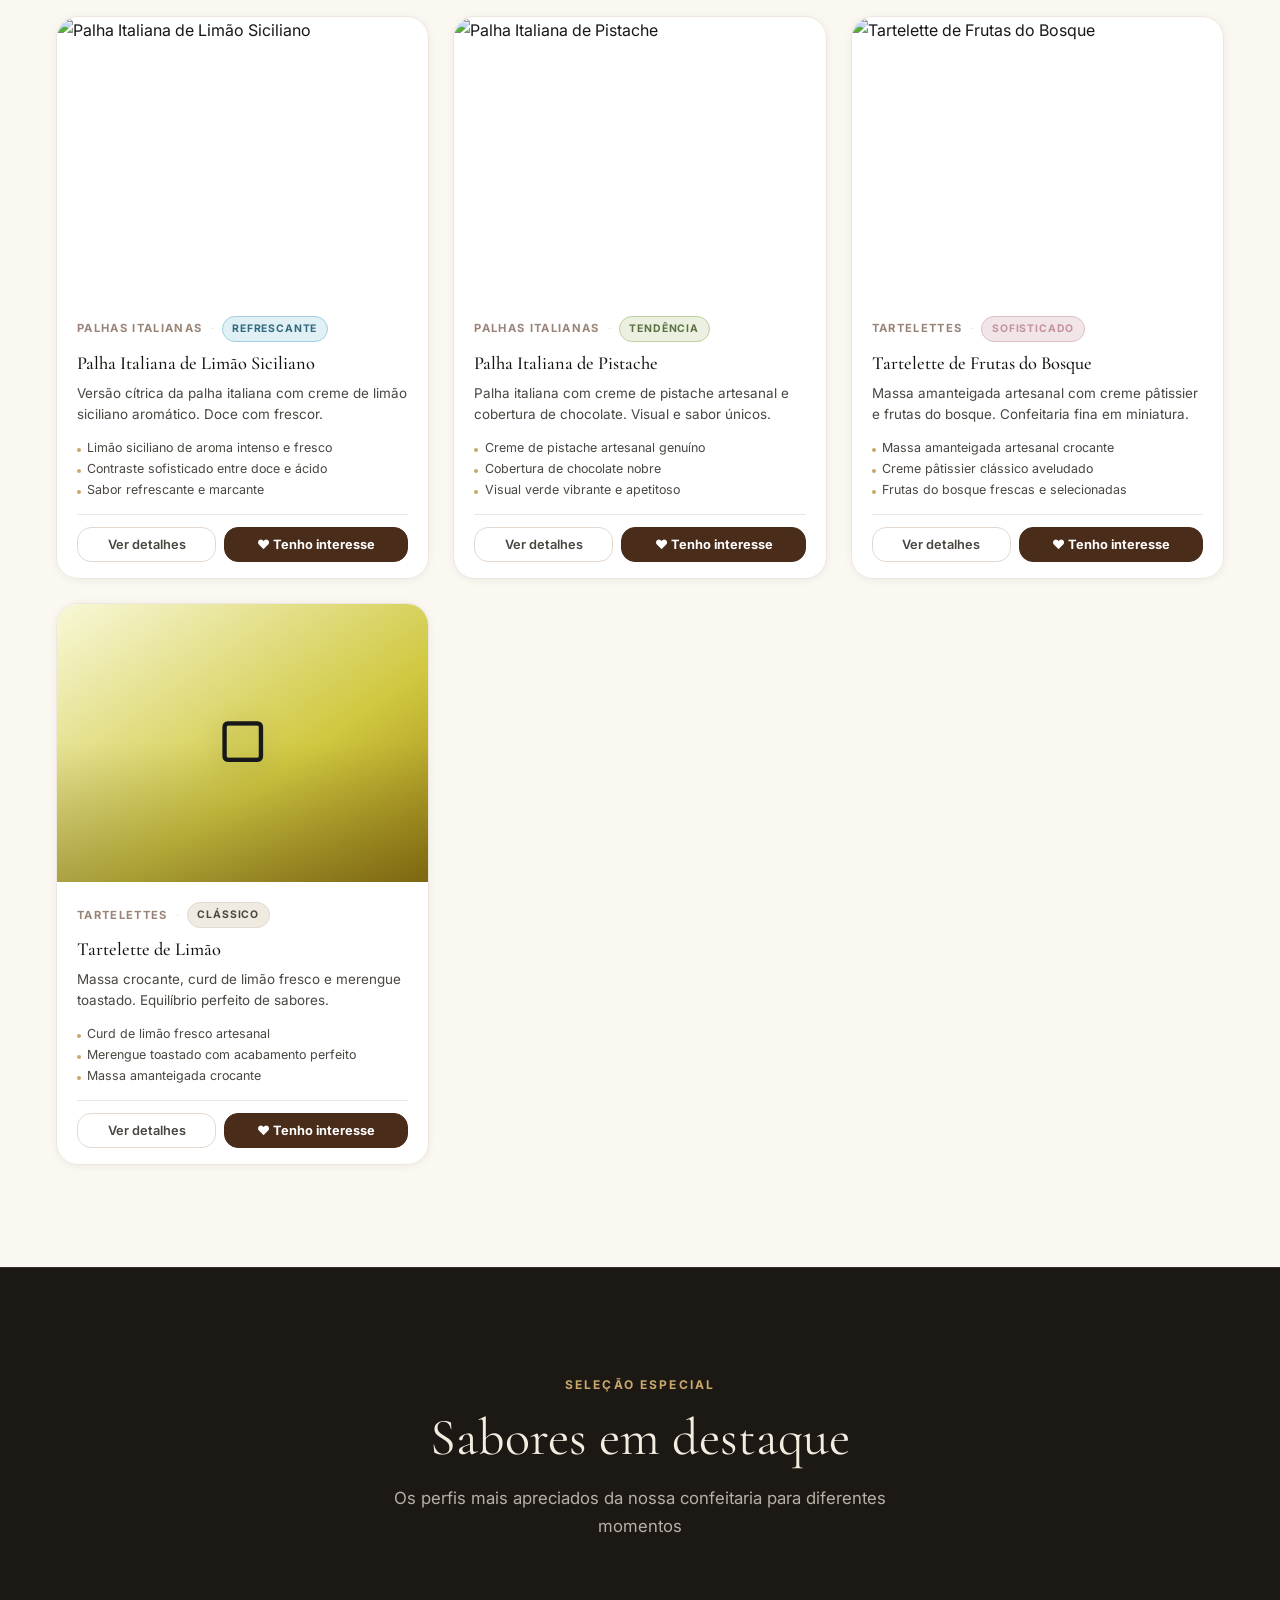
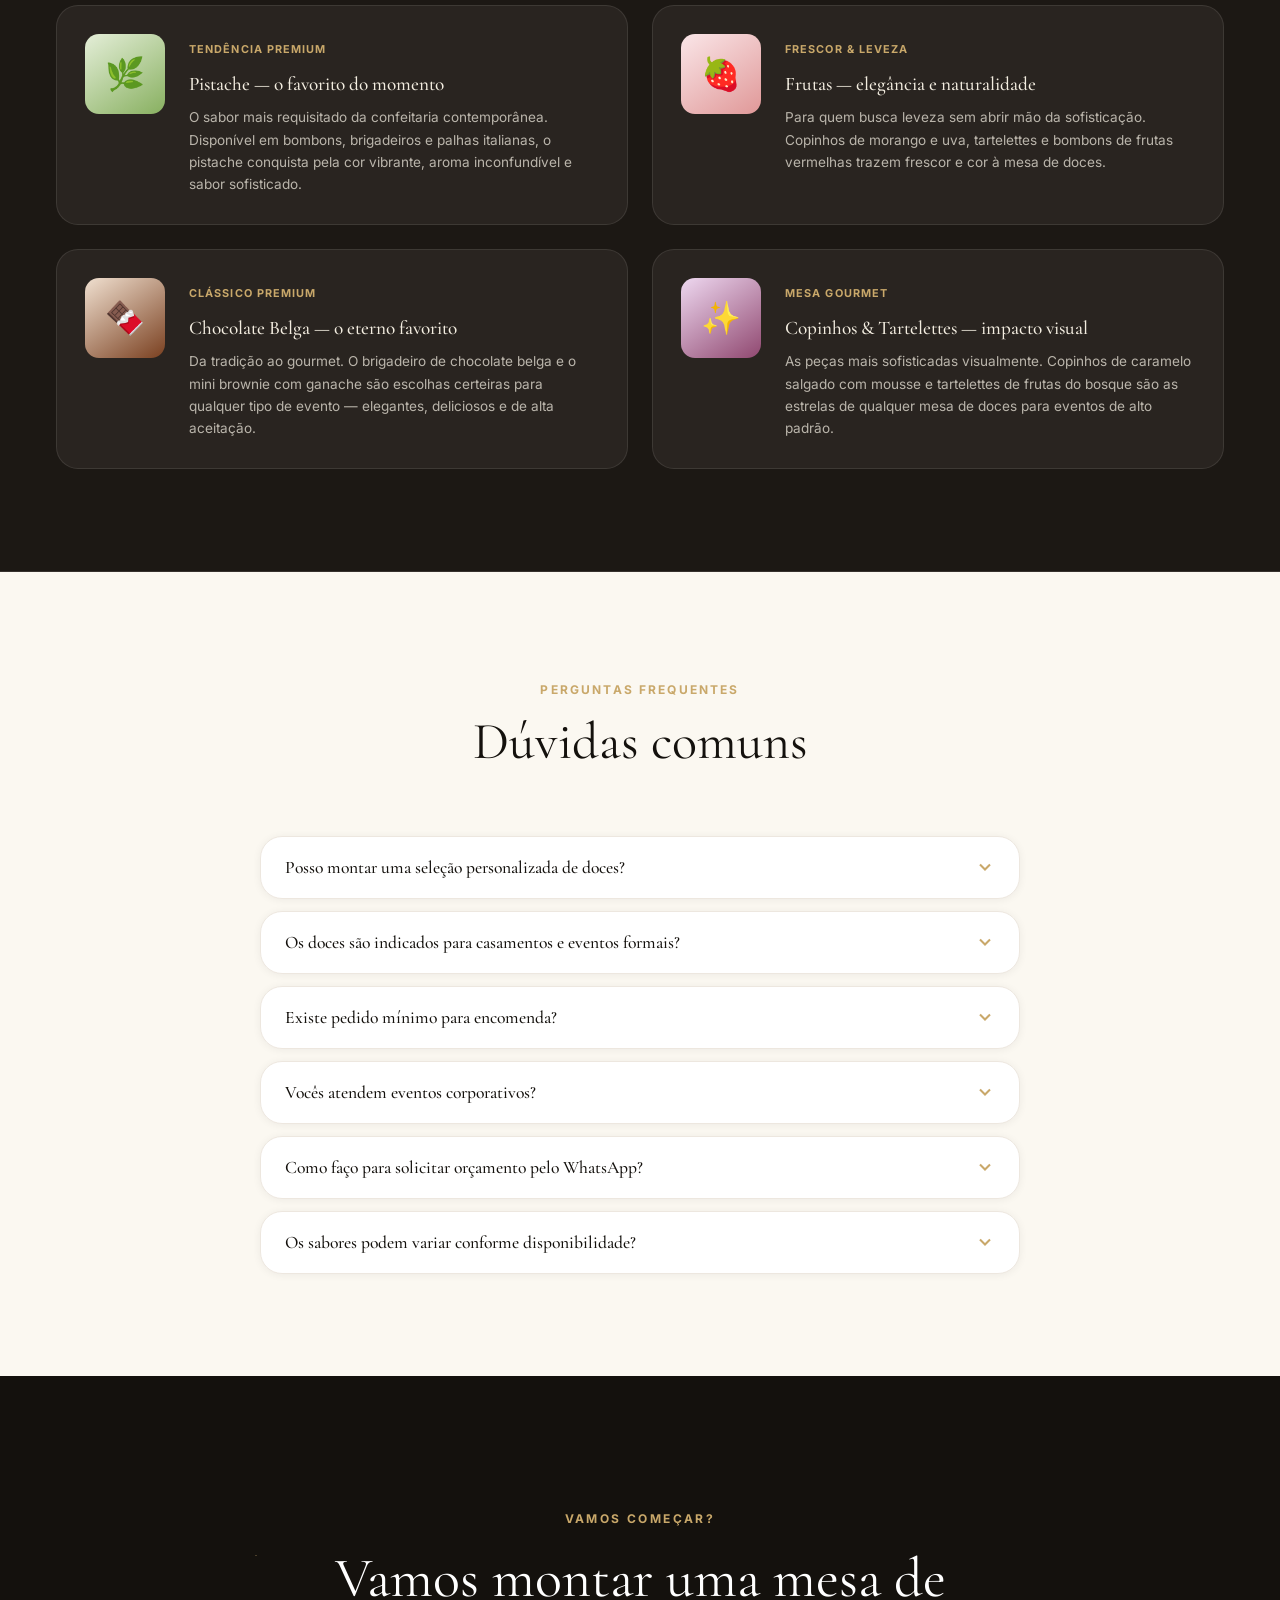
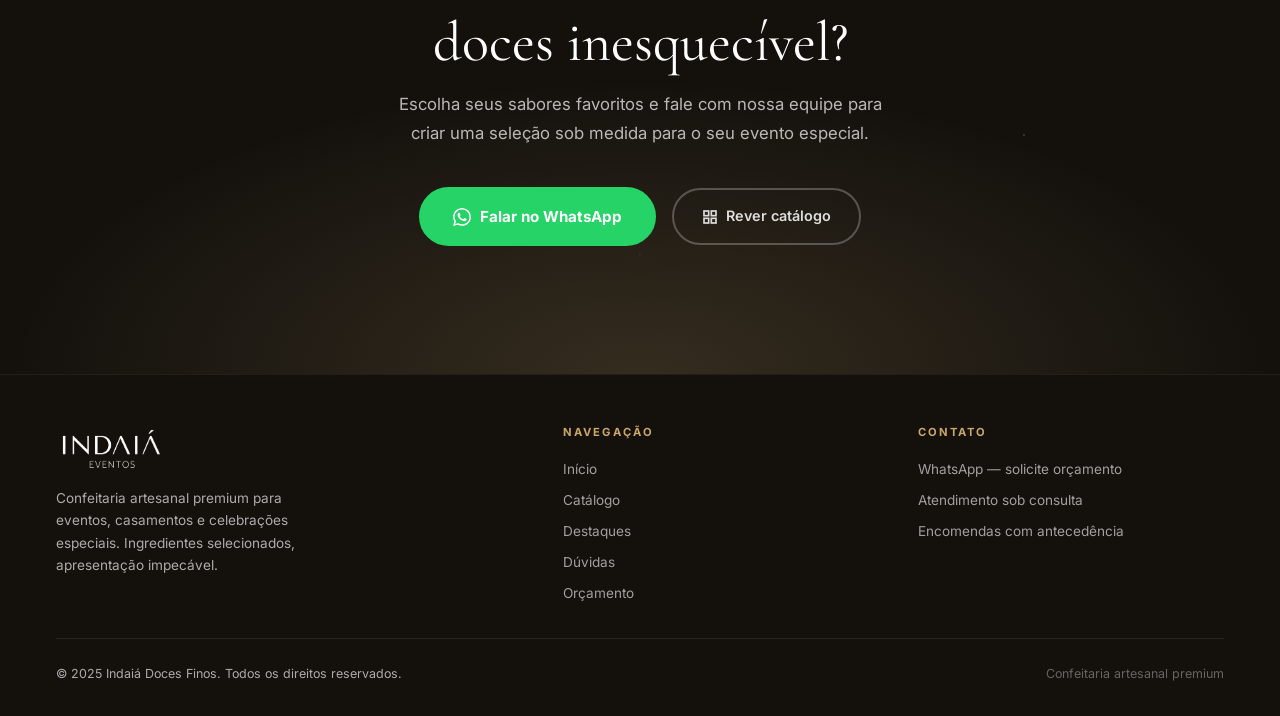
==== commit 372d1bda: "Redesign: ID visual alinhada ao indaia-mu — Inter, hero dark, paleta near-black Co-Authored-By: Clau" ====
--- a/index.html
+++ b/index.html
@@ -6,7 +6,7 @@
   <meta name="description" content="Indaiá Doces Finos — Confeitaria artesanal premium para eventos, casamentos e celebrações especiais. Bombons, brigadeiros gourmet, copinhos, tartelettes e muito mais.">
   <meta property="og:title" content="Indaiá Doces Finos">
   <meta property="og:description" content="Confeitaria artesanal premium para eventos e celebrações especiais.">
-  <meta name="theme-color" content="#4A2C1A">
+  <meta name="theme-color" content="#a8965e">
   <meta name="mobile-web-app-capable" content="yes">
   <meta name="apple-mobile-web-app-capable" content="yes">
   <meta name="apple-mobile-web-app-status-bar-style" content="black-translucent">
@@ -20,7 +20,7 @@
 
   <link rel="preconnect" href="https://fonts.googleapis.com">
   <link rel="preconnect" href="https://fonts.gstatic.com" crossorigin>
-  <link href="https://fonts.googleapis.com/css2?family=Cormorant+Garamond:ital,wght@0,300;0,400;0,500;0,600;1,300;1,400&family=Lato:wght@300;400;700&display=swap" rel="stylesheet">
+  <link href="https://fonts.googleapis.com/css2?family=Cormorant+Garamond:ital,wght@0,300;0,400;0,500;0,600;1,300;1,400&family=Inter:wght@300;400;500;600;700&display=swap" rel="stylesheet">
 
   <link rel="stylesheet" href="css/style.css">
 </head>
--- a/css/style.css
+++ b/css/style.css
@@ -1,26 +1,30 @@
 /* ─── Design Tokens ─────────────────────────────────────────────────────── */
 :root {
-  --cream:          #FAF7F2;
-  --cream-light:    #FDFCFA;
-  --champagne:      #F3EDE2;
-  --parchment:      #EAE2D6;
-  --chocolate-dark: #2C1A10;
+  --cream:          #fbf8f1;
+  --cream-light:    #f3ede8;
+  --champagne:      #f0ebe0;
+  --parchment:      #e8e0d0;
+  --chocolate-dark: #14110d;
   --chocolate:      #4A2C1A;
-  --caramel:        #8B5E3C;
-  --gold:           #C9A86E;
+  --caramel:        #a8965e;
+  --gold:           #c9a86a;
   --gold-light:     #E8D5B0;
   --gold-pale:      #F5EDDA;
   --rose:           #C4929A;
   --rose-light:     #F2E5E7;
-  --text-primary:   #2C1A10;
-  --text-secondary: #6B5040;
-  --text-muted:     #9A8070;
+  --text-primary:   #18171a;
+  --text-secondary: #4a4640;
+  --text-muted:     #9a8478;
   --border:         #E2D8CF;
   --border-light:   #EDE7DF;
   --white:          #FFFFFF;
+  --on-dark:        #f3ede0;
+  --on-dark-soft:   rgba(243,237,224,.72);
+  --on-dark-mute:   rgba(243,237,224,.5);
+  --border-dark:    rgba(243,237,224,.12);
 
   --font-display: 'Cormorant Garamond', 'Georgia', serif;
-  --font-body:    'Lato', -apple-system, BlinkMacSystemFont, sans-serif;
+  --font-body:    'Inter', -apple-system, BlinkMacSystemFont, sans-serif;
 
   --r-sm:  8px;
   --r-md:  14px;
@@ -28,12 +32,12 @@
   --r-xl:  32px;
   --r-full: 9999px;
 
-  --shadow-xs: 0 1px 8px rgba(44,26,16,.06);
-  --shadow-sm: 0 2px 16px rgba(44,26,16,.08);
-  --shadow-md: 0 6px 28px rgba(44,26,16,.11);
-  --shadow-lg: 0 12px 48px rgba(44,26,16,.15);
-
-  --ease: cubic-bezier(.25,.46,.45,.94);
+  --shadow-xs: 0 1px 8px rgba(24,23,26,.06);
+  --shadow-sm: 0 2px 16px rgba(24,23,26,.08);
+  --shadow-md: 0 6px 28px rgba(24,23,26,.11);
+  --shadow-lg: 0 12px 48px rgba(24,23,26,.15);
+
+  --ease: cubic-bezier(.22, 1, .36, 1);
   --t-fast: 150ms var(--ease);
   --t-base: 280ms var(--ease);
   --t-slow: 480ms var(--ease);
@@ -207,14 +211,16 @@
   position: fixed;
   top: 0; left: 0; right: 0;
   z-index: 900;
-  background: rgba(250,247,242,.92);
+  background: linear-gradient(to bottom, rgba(20,17,13,.7), transparent);
+  backdrop-filter: blur(0);
+  -webkit-backdrop-filter: blur(0);
+  border-bottom: 1px solid transparent;
+  transition: border-color var(--t-base), box-shadow var(--t-base), background var(--t-base), backdrop-filter var(--t-base);
+}
+.header.scrolled {
+  background: rgba(251,248,241,.96);
   backdrop-filter: blur(16px);
   -webkit-backdrop-filter: blur(16px);
-  border-bottom: 1px solid transparent;
-  transition: border-color var(--t-base), box-shadow var(--t-base), background var(--t-base);
-}
-.header.scrolled {
-  background: rgba(250,247,242,.97);
   border-bottom-color: var(--border);
   box-shadow: var(--shadow-xs);
 }
@@ -232,11 +238,22 @@
   flex-direction: column;
   line-height: 1;
   flex-shrink: 0;
+  align-items: flex-start;
 }
 .logo-img {
-  height: 44px;
+  height: 40px;
   width: auto;
   display: block;
+  transition: filter var(--t-base);
+}
+
+.header.scrolled .logo-img {
+  filter: brightness(0) saturate(100%) invert(8%) sepia(10%) saturate(800%) hue-rotate(20deg);
+}
+
+.footer-logo-img {
+  filter: none;
+  height: 52px;
 }
 
 .nav {
@@ -246,13 +263,15 @@
 }
 .nav-link {
   font-size: .85rem;
-  font-weight: 600;
-  color: var(--text-secondary);
+  font-weight: 500;
+  color: var(--on-dark-soft);
   padding: .4rem .75rem;
   border-radius: var(--r-full);
   transition: color var(--t-fast), background var(--t-fast);
 }
-.nav-link:hover { color: var(--chocolate); background: var(--champagne); }
+.nav-link:hover { color: var(--on-dark); background: rgba(243,237,224,.1); }
+.header.scrolled .nav-link { color: var(--text-secondary); }
+.header.scrolled .nav-link:hover { color: var(--chocolate); background: var(--champagne); }
 
 .header-actions {
   display: flex;
@@ -265,21 +284,23 @@
   display: flex;
   align-items: center;
   gap: .4rem;
-  background: var(--champagne);
-  color: var(--chocolate);
+  background: rgba(243,237,224,.1);
+  color: var(--on-dark-soft);
   font-size: .8rem;
-  font-weight: 700;
+  font-weight: 600;
   padding: .5rem 1rem;
   border-radius: var(--r-full);
-  border: 1.5px solid var(--border);
+  border: 1.5px solid rgba(243,237,224,.2);
   transition: all var(--t-fast);
   white-space: nowrap;
 }
-.btn-selection-header:hover { border-color: var(--caramel); background: var(--gold-pale); }
+.btn-selection-header:hover { border-color: var(--gold); color: var(--on-dark); }
+.header.scrolled .btn-selection-header { background: var(--champagne); color: var(--chocolate); border-color: var(--border); }
+.header.scrolled .btn-selection-header:hover { border-color: var(--caramel); background: var(--gold-pale); }
 
 .selection-badge {
-  background: var(--chocolate);
-  color: white;
+  background: var(--gold);
+  color: #14110d;
   font-size: .7rem;
   font-weight: 700;
   width: 18px; height: 18px;
@@ -289,6 +310,7 @@
   justify-content: center;
   transition: transform var(--t-fast);
 }
+.header.scrolled .selection-badge { background: var(--chocolate); color: white; }
 .selection-badge.pop { animation: pop .3s var(--ease); }
 
 @keyframes pop {
@@ -307,11 +329,12 @@
 .menu-toggle span {
   display: block;
   height: 2px;
-  background: var(--chocolate);
+  background: var(--on-dark-soft);
   border-radius: 2px;
   transition: all var(--t-base);
   transform-origin: left;
 }
+.header.scrolled .menu-toggle span { background: var(--chocolate); }
 .menu-toggle.open span:nth-child(1) { transform: rotate(45deg) translateY(-2px); }
 .menu-toggle.open span:nth-child(2) { opacity: 0; transform: scaleX(0); }
 .menu-toggle.open span:nth-child(3) { transform: rotate(-45deg) translateY(2px); }
@@ -358,9 +381,9 @@
   align-items: center;
   padding-top: 72px;
   background:
-    radial-gradient(ellipse 80% 60% at 70% 30%, rgba(201,168,110,.12) 0%, transparent 60%),
-    radial-gradient(ellipse 60% 50% at 20% 80%, rgba(196,146,154,.08) 0%, transparent 60%),
-    var(--cream);
+    radial-gradient(ellipse 80% 55% at 50% 0%, rgba(168,150,94,.2) 0%, transparent 60%),
+    radial-gradient(ellipse 50% 40% at 80% 70%, rgba(168,150,94,.08) 0%, transparent 60%),
+    #14110d;
   position: relative;
   overflow: hidden;
 }
@@ -372,7 +395,7 @@
   right: -10%;
   width: 55%;
   height: 110%;
-  background: radial-gradient(ellipse at center, rgba(201,168,110,.10) 0%, transparent 70%);
+  background: radial-gradient(ellipse at center, rgba(168,150,94,.07) 0%, transparent 70%);
   pointer-events: none;
 }
 
@@ -391,10 +414,10 @@
   align-items: center;
   gap: .5rem;
   font-size: .75rem;
-  font-weight: 700;
+  font-weight: 600;
   letter-spacing: .18em;
   text-transform: uppercase;
-  color: var(--caramel);
+  color: var(--gold);
   margin-bottom: 1.25rem;
 }
 .hero-label::before {
@@ -402,14 +425,14 @@
   display: block;
   width: 24px;
   height: 1px;
-  background: var(--caramel);
+  background: var(--gold);
 }
 
 .hero-title {
   font-family: var(--font-display);
   font-size: clamp(2.5rem, 6vw, 4.5rem);
   font-weight: 400;
-  color: var(--chocolate-dark);
+  color: var(--on-dark);
   line-height: 1.08;
   letter-spacing: -.02em;
   margin-bottom: 1.25rem;
@@ -417,7 +440,7 @@
 
 .hero-subtitle {
   font-size: 1.1rem;
-  color: var(--text-secondary);
+  color: var(--on-dark-soft);
   line-height: 1.75;
   max-width: 480px;
   margin-bottom: 2rem;
@@ -439,11 +462,11 @@
   display: inline-flex;
   align-items: center;
   gap: .35rem;
-  background: var(--champagne);
-  border: 1px solid var(--border);
-  color: var(--text-secondary);
+  background: rgba(243,237,224,.08);
+  border: 1px solid rgba(243,237,224,.15);
+  color: var(--on-dark-soft);
   font-size: .75rem;
-  font-weight: 600;
+  font-weight: 500;
   padding: .35rem .75rem;
   border-radius: var(--r-full);
 }
@@ -878,10 +901,12 @@
 /* ─── HIGHLIGHTS ────────────────────────────────────────────────────────── */
 .highlights {
   padding: clamp(4rem, 8vw, 7rem) 0;
-  background: var(--champagne);
-  border-top: 1px solid var(--border);
-  border-bottom: 1px solid var(--border);
-}
+  background: #1c1814;
+  border-top: 1px solid var(--border-dark);
+  border-bottom: 1px solid var(--border-dark);
+}
+.highlights .section-title  { color: var(--on-dark); }
+.highlights .section-subtitle { color: var(--on-dark-soft); }
 
 .highlights-grid {
   display: grid;
@@ -893,14 +918,14 @@
   display: flex;
   gap: 1.5rem;
   align-items: flex-start;
-  background: var(--white);
+  background: rgba(243,237,224,.06);
   border-radius: var(--r-lg);
   padding: 1.75rem;
-  border: 1px solid var(--border-light);
-  box-shadow: var(--shadow-xs);
-  transition: transform var(--t-base), box-shadow var(--t-base);
-}
-.highlight-card:hover { transform: translateY(-4px); box-shadow: var(--shadow-sm); }
+  border: 1px solid rgba(243,237,224,.1);
+  box-shadow: none;
+  transition: transform var(--t-base), border-color var(--t-base);
+}
+.highlight-card:hover { transform: translateY(-4px); border-color: rgba(201,168,106,.3); }
 
 .highlight-visual {
   width: 80px; height: 80px;
@@ -916,7 +941,7 @@
   font-family: var(--font-display);
   font-size: 1.2rem;
   font-weight: 500;
-  color: var(--chocolate-dark);
+  color: var(--on-dark);
   margin-bottom: .35rem;
 }
 .highlight-body .highlight-tag {
@@ -925,12 +950,12 @@
   font-weight: 700;
   letter-spacing: .1em;
   text-transform: uppercase;
-  color: var(--caramel);
+  color: var(--gold);
   margin-bottom: .6rem;
 }
 .highlight-body p {
   font-size: .85rem;
-  color: var(--text-secondary);
+  color: var(--on-dark-soft);
   line-height: 1.65;
 }
 
